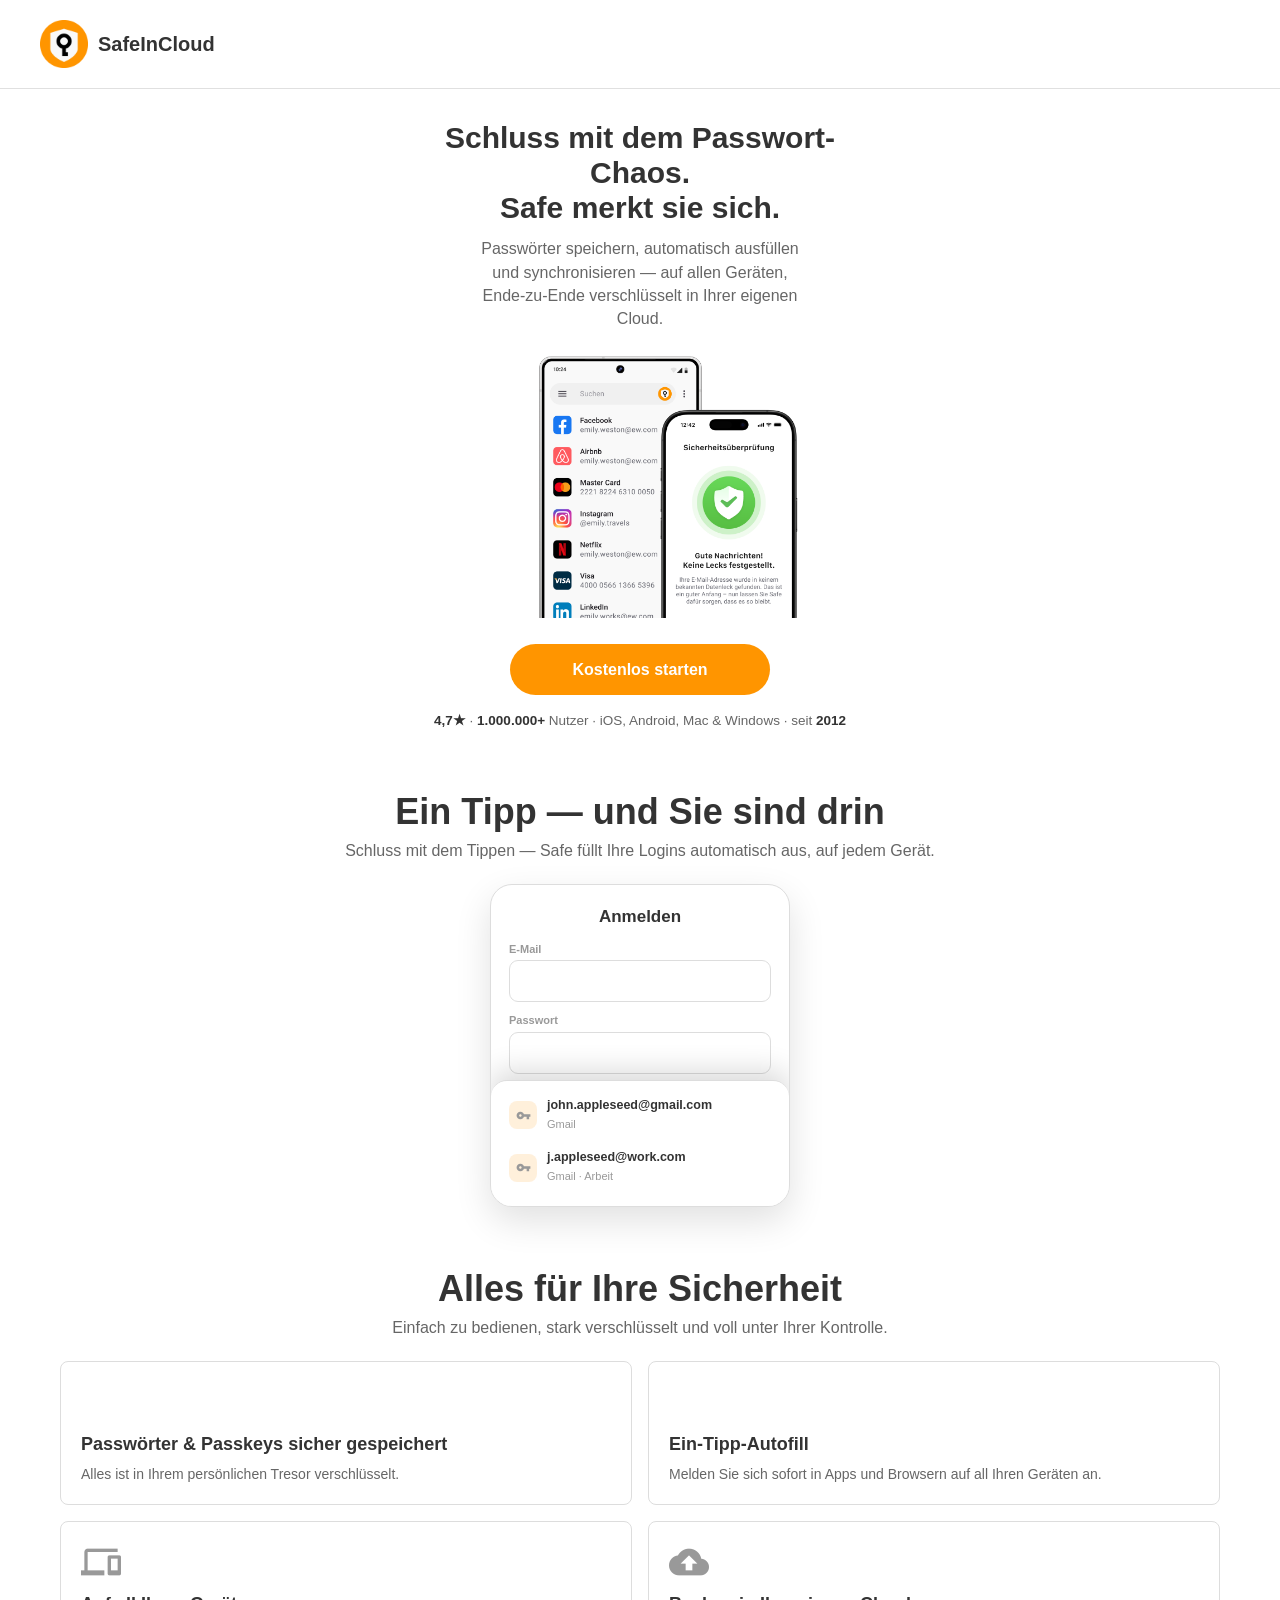
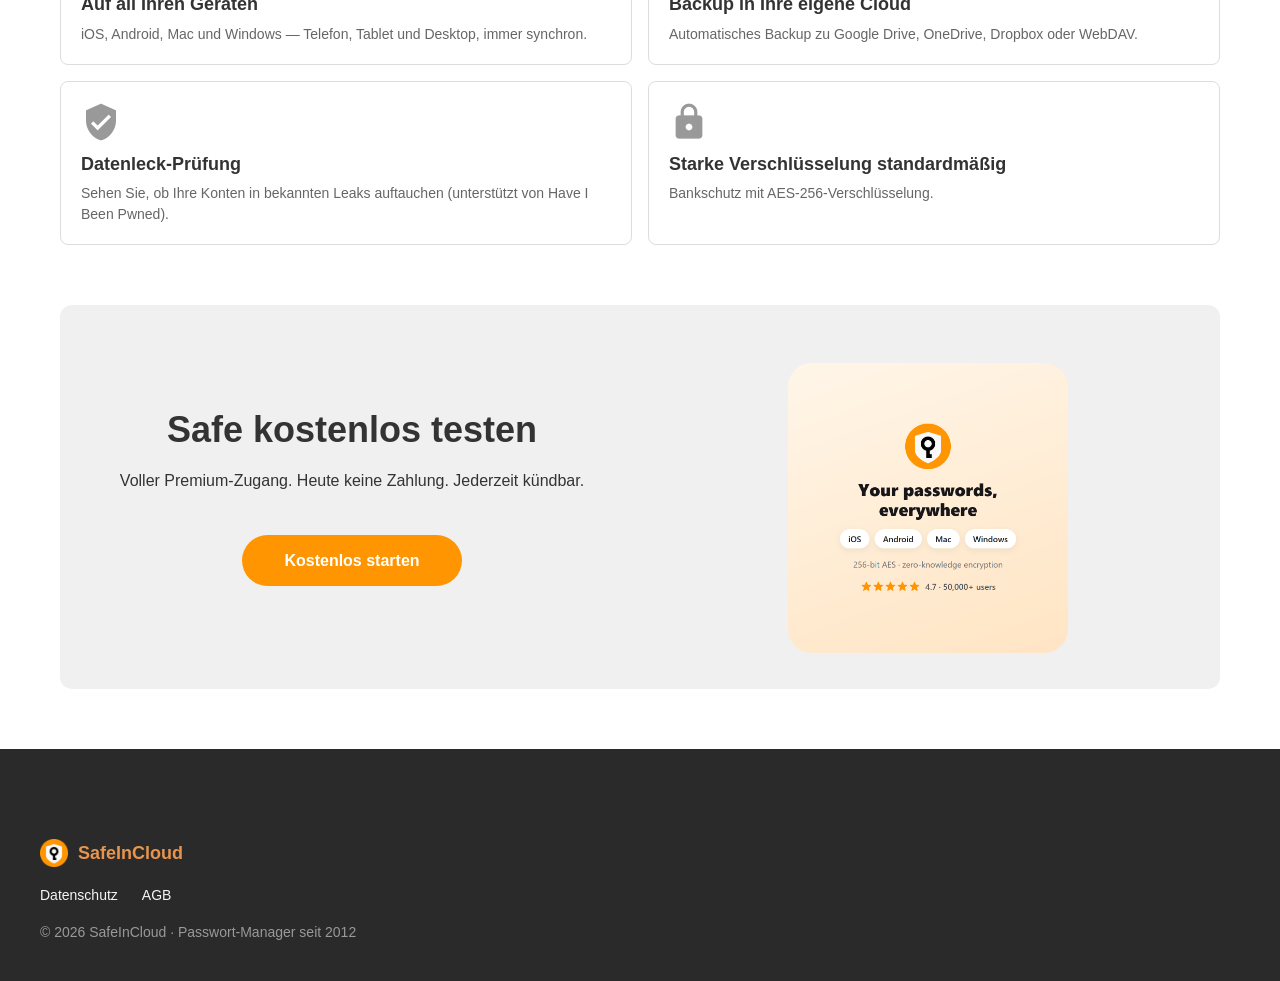
==== de/index.html @ 66b1d3f6 "Screens 1-3: hero 1M users; distribute screen 2/3 elements top-center-bottom Co-Authored-By: Claude " ====
<!doctype html>
<html lang="de" data-theme="light">
<head>
<meta charset="utf-8">
<meta name="viewport" content="width=device-width, initial-scale=1">
<title>SafeInCloud — Passwort-Manager</title>
<meta name="description" content="Passwörter sicher speichern, ausfüllen und auf allen Geräten synchronisieren. Safe 14 Tage kostenlos testen.">
<link rel="icon" href="../assets/brand/favicon-32x32.png">
<link rel="stylesheet" href="https://fonts.googleapis.com/icon?family=Material+Icons">
<link rel="stylesheet" href="../assets/main.css">
<link rel="stylesheet" href="../assets/paywall.css">
<link rel="stylesheet" href="../assets/landing.css">
<script src="../assets/config.js"></script>
</head>
<body>

<header class="site-header">
  <div class="header-container">
    <a class="logo" href="#"><img src="../assets/brand/logo.png" alt="SafeInCloud">SafeInCloud</a>
  </div>
</header>

<main>

  <!-- 1. HERO — statisches Produktbild + CTA -->
  <section class="hero-funnel">
    <h1>Schluss mit dem Passwort-Chaos.<br>Safe merkt sie sich.</h1>
    <p class="hf-sub">Passwörter speichern, automatisch ausfüllen und synchronisieren — auf allen Geräten, Ende-zu-Ende verschlüsselt in Ihrer eigenen Cloud.</p>
    <div class="hero-shot"><img src="../assets/brand/hero-de.png" alt="SafeInCloud App"></div>
    <a class="button hf-cta" href="#" onclick="safeOpenTestimonial();return false">Kostenlos starten</a>
    <p class="hf-trust"><b>4,7★</b> · <b>1.000.000+</b> Nutzer · iOS, Android, Mac &amp; Windows · seit <b>2012</b></p>
  </section>

  <!-- 2. ANIMATION — Autofill-Demo -->
  <section class="demo-sec">
    <h2 class="section-head">Ein Tipp — und Sie sind drin</h2>
    <p class="section-sub">Schluss mit dem Tippen — Safe füllt Ihre Logins automatisch aus, auf jedem Gerät.</p>
    <div class="feature-image">
      <div class="demo-card" id="demo-card">
        <div class="dp-screen">
          <div class="dp-title">Anmelden</div>
          <div class="dp-field"><span class="dp-lab">E-Mail</span><div class="dp-input"><span class="v">john.appleseed@gmail.com</span></div></div>
          <div class="dp-field"><span class="dp-lab">Passwort</span><div class="dp-input"><span class="v">••••••••••••</span></div></div>
          <button class="dp-btn" id="demo-btn" data-login="Anmelden" data-done="✓ Angemeldet">Anmelden</button>
        </div>
        <div class="dp-sheet">
          <div class="dp-cred sel"><span class="ci"><span class="material-icons">vpn_key</span></span><div><b>john.appleseed@gmail.com</b><span>Gmail</span></div></div>
          <div class="dp-cred"><span class="ci"><span class="material-icons">vpn_key</span></span><div><b>j.appleseed@work.com</b><span>Gmail · Arbeit</span></div></div>
        </div>
        <div class="dp-kb"><span class="dp-key"><span class="material-icons">vpn_key</span> Safe</span></div>
      </div>
    </div>
  </section>

  <!-- 3. FEATURES -->
  <section class="feat-sec">
    <h2 class="section-head">Alles für Ihre Sicherheit</h2>
    <p class="section-sub">Einfach zu bedienen, stark verschlüsselt und voll unter Ihrer Kontrolle.</p>
    <div class="feat-grid-2">
      <div class="feature-card"><span class="material-icons feature-icon">key</span><h3>Passwörter &amp; Passkeys sicher gespeichert</h3><p>Alles ist in Ihrem persönlichen Tresor verschlüsselt.</p></div>
      <div class="feature-card"><span class="material-icons feature-icon">auto_fix_high</span><h3>Ein-Tipp-Autofill</h3><p>Melden Sie sich sofort in Apps und Browsern auf all Ihren Geräten an.</p></div>
      <div class="feature-card"><span class="material-icons feature-icon">devices</span><h3>Auf all Ihren Geräten</h3><p>iOS, Android, Mac und Windows — Telefon, Tablet und Desktop, immer synchron.</p></div>
      <div class="feature-card"><span class="material-icons feature-icon">cloud_upload</span><h3>Backup in Ihre eigene Cloud</h3><p>Automatisches Backup zu Google Drive, OneDrive, Dropbox oder WebDAV.</p></div>
      <div class="feature-card"><span class="material-icons feature-icon">verified_user</span><h3>Datenleck-Prüfung</h3><p>Sehen Sie, ob Ihre Konten in bekannten Leaks auftauchen (unterstützt von Have I Been Pwned).</p></div>
      <div class="feature-card"><span class="material-icons feature-icon">lock</span><h3>Starke Verschlüsselung standardmäßig</h3><p>Bankschutz mit AES-256-Verschlüsselung.</p></div>
    </div>
  </section>

  <!-- 4. TRY SAFE — finaler CTA -->
  <section class="final-cta-block">
    <div class="cta-content">
      <h2>Safe kostenlos testen</h2>
      <p>Voller Premium-Zugang. Heute keine Zahlung. Jederzeit kündbar.</p>
      <a class="button" href="#" onclick="safeOpenTestimonial();return false">Kostenlos starten</a>
    </div>
    <div class="cta-image"><img src="../assets/brand/close-graphic.png" alt="Ihre Passwörter auf allen Geräten"></div>
  </section>

</main>

<footer class="site-footer">
  <div class="footer-container">
    <div class="footer-bottom">
      <div class="footer-bottom-left">
        <div class="footer-brand"><a href="#"><img src="../assets/brand/logo.png" alt="">SafeInCloud</a></div>
        <div class="footer-legal"><a href="#">Datenschutz</a><a href="#">AGB</a></div>
        <div class="footer-copyright">© 2026 SafeInCloud · Passwort-Manager seit 2012</div>
      </div>
    </div>
  </div>
</footer>

<!-- ===== SCREEN 2: BEWERTUNGEN (zwischen Landing und Paywall) ===== -->
<div class="tm" id="testimonial"><div class="tm-in">
  <button class="x-dark" onclick="safeCloseTestimonial()">×</button>
  <div class="tm-head">
    <div class="tm-eyebrow">Von Nutzern geliebt</div>
    <div class="rev-agg">
      <img class="rev-stars" src="../assets/brand/five_stars.png" alt="5 Sterne">
      <div class="rev-agg-line"><b>1.000.000+</b> Menschen vertrauen Safe ihre Passwörter an</div>
    </div>
  </div>
  <div class="rev-list">
    <div class="rev big">
      <img class="rev-s" src="../assets/brand/five_stars.png" alt="★★★★★">
      <p>"Endlich ein Passwort-Manager, der einfach funktioniert. Alles bleibt zwischen Handy und Laptop synchron, das Ausfüllen geht sofort — und ich benutze nicht mehr überall dasselbe Passwort. Ich möchte es nicht mehr missen."</p>
      <span class="rev-name">— Ulf K.</span>
    </div>
  </div>
  <a class="button tm-cta" href="#" onclick="safeToPaywall();return false">Weiter</a>
</div></div>

<!-- ===== SCREEN 3: PAYWALL (schlanke Testphasen-Paywall) ===== -->
<div class="pw" id="paywall"><div class="pw-in">
  <button class="x" onclick="safeClosePaywall()">×</button>
  <h2>14 Tage kostenlos testen</h2>
  <div class="pw-body">
    <div class="tl">
      <div class="row on"><div class="line"></div><div class="dot">✓</div><div class="k">Heute</div><div class="v">Voller Premium-Zugang. Keine Zahlung jetzt.</div></div>
      <div class="row"><div class="line"></div><div class="dot">🔔</div><div class="k">Tag 12</div><div class="v">Wir erinnern Sie vor Ablauf der Testphase.</div></div>
      <div class="row"><div class="dot">★</div><div class="k">Tag 14</div><div class="v">Ihr Premium-Abo beginnt.</div></div>
    </div>
    <div class="pw-price">Dann <b>79,99 $</b>/Jahr (~6,67 $/Mon.). Jederzeit kündbar.</div>
  </div>
  <div class="start">
    <a class="button" href="#" onclick="safeStartTrial();return false">Kostenlose Testphase starten</a>
    <div class="lock">🔒 Keine Zahlung heute · jederzeit kündbar</div>
    <div id="pw-demo">Demo: hier geht der Nutzer in den Store — Adjust-Link in <b>assets/config.js</b> eintragen.</div>
  </div>
</div></div>

<script src="../assets/demo.js"></script>
<script src="../assets/app.js"></script>
</body>
</html>
---- assets/main.css ----
:root {
  --bg-alt: #f5f5f5;
  --bg-fade: #fafafa;
  --text-on-dark: #f5f5f5;
  --bg-hover: #f0f0f0;
  --text-primary: #333;
  --text-secondary: #666;
  --text-muted: #999;
  --text-soft: #e8e8e8;
  --accent: #ff9500;
  --accent-hover: #e68600;
  --accent-soft: #e8944c;
  --border: #ddd;
  --border-strong: #bbb;
  --border-medium: #e0e0e0;
  --bg-primary: #fff;
  --bg-card: #fff;
  --bg-footer: #2a2a2a;
  --text-strong: #000;
  --btn-cta-bg: #000;
  --btn-cta-bg-hover: #333;
  --btn-cta-text: #fff;
}

* {
  margin: 0;
  padding: 0;
  box-sizing: border-box;
}

html, body {
  background-color: var(--bg-primary);
}

body {
  font-family: -apple-system, BlinkMacSystemFont, "Segoe UI", Roboto, "Helvetica Neue", Arial, sans-serif;
  line-height: 1.2;
  color: var(--text-primary);
}

img {
  max-width: 100%;
  height: auto;
}

a {
  color: var(--text-strong);
  text-decoration: none;
}

a:hover {
  text-decoration: none;
}

.button {
  display: inline-block;
  padding: 16px 32px;
  background: var(--accent);
  color: white;
  border-radius: 999px;
  text-decoration: none;
  font-weight: 600;
}

.button:hover {
  background: var(--accent-hover);
  text-decoration: none;
}

/* Header */
.site-header {
  padding: 20px;
  background: var(--bg-card);
  border-bottom: 1px solid var(--border-medium);
}

.header-container {
  max-width: 1200px;
  margin: 0 auto;
  display: flex;
  justify-content: space-between;
  align-items: center;
}

.logo {
  display: flex;
  align-items: center;
  gap: 10px;
  font-weight: bold;
  color: var(--text-primary);
  font-size: 20px;
}

.logo img {
  width: 48px;
  height: 48px;
}

.main-nav {
  display: flex;
  gap: 20px;
  align-items: center;
  font-size: 16px;
}

.nav-link {
  font-size: 17px;
  font-weight: 600;
  color: var(--text-strong);
  text-decoration: none;
}

.nav-link:hover {
  color: var(--text-strong);
}

.nav-button_primary {
  padding: 10px 20px;
  background: var(--btn-cta-bg);
  color: var(--btn-cta-text);
  border: 1px solid var(--btn-cta-bg);
  border-radius: 999px;
  font-weight: 600;
}

.nav-button_primary:hover {
  background: var(--btn-cta-bg-hover);
  border-color: var(--btn-cta-bg-hover);
}

.language-selector {
  position: relative;
  display: inline-block;
}

.lang-current {
  display: flex;
  align-items: center;
  gap: 6px;
  padding: 10px 20px;
  background: transparent;
  border: 1px solid var(--text-strong);
  border-radius: 999px;
  cursor: pointer;
  font-size: 16px;
  font-weight: 600;
  color: var(--text-strong);
  transition: all 0.2s;
}

.lang-current:hover {
  background: var(--bg-hover);
}

.lang-current svg {
  transition: transform 0.2s;
}

.language-selector.open .lang-current svg {
  transform: rotate(180deg);
}

.lang-dropdown {
  position: absolute;
  top: 100%;
  right: 0;
  margin-top: 4px;
  background: var(--bg-card);
  border: 1px solid var(--border);
  border-radius: 12px;
  box-shadow: 0 2px 8px rgba(0,0,0,0.1);
  min-width: 132px;
  opacity: 0;
  visibility: hidden;
  transform: translateY(-10px);
  transition: all 0.2s;
  z-index: 1000;
}

.language-selector.open .lang-dropdown {
  opacity: 1;
  visibility: visible;
  transform: translateY(0);
}

.lang-option {
  display: block;
  padding: 10px 16px;
  color: var(--text-primary);
  text-decoration: none;
  transition: background 0.2s;
}

.lang-option:hover {
  background: var(--bg-hover);
  text-decoration: none;
}

.lang-check {
  margin-left: 8px;
  color: var(--text-strong);
}

.lang-option-current {
  font-weight: 600;
}

.features-dropdown {
  position: relative;
  display: inline-block;
}

.dropdown-trigger {
  display: flex;
  align-items: center;
  gap: 4px;
  padding: 0;
  background: transparent;
  border: none;
  cursor: pointer;
  color: var(--text-strong);
  transition: all 0.2s;
  font-family: inherit;
  font-size: 17px;
  font-weight: 600;
}

.dropdown-trigger:hover {
  color: var(--text-strong);
}

.dropdown-trigger svg {
  transition: transform 0.2s;
}

.features-dropdown.open .dropdown-trigger svg {
  transform: rotate(180deg);
}

.dropdown-menu {
  position: absolute;
  top: 100%;
  left: 0;
  margin-top: 4px;
  background: var(--bg-card);
  border: 1px solid var(--border);
  border-radius: 12px;
  box-shadow: 0 2px 8px rgba(0,0,0,0.1);
  min-width: 220px;
  padding: 8px;
  opacity: 0;
  visibility: hidden;
  transform: translateY(-10px);
  transition: all 0.2s;
  z-index: 1000;
  display: grid;
  grid-template-columns: 1fr 1fr;
  gap: 4px;
  width: 500px;
}

.features-dropdown.open .dropdown-menu {
  opacity: 1;
  visibility: visible;
  transform: translateY(0);
}

.dropdown-item {
  display: flex;
  align-items: center;
  gap: 12px;
  padding: 12px 16px;
  color: var(--text-primary);
  text-decoration: none;
  font-weight: 500;
  border-radius: 4px;
}

.dropdown-item .material-icons {
  font-size: 20px;
  color: var(--text-secondary);
}

.dropdown-item:hover {
  background: var(--bg-hover);
  text-decoration: none;
}

/* Footer */
.site-footer {
  padding: 60px 20px 40px;
  background: var(--bg-footer);
  margin-top: 60px;
  color: var(--text-on-dark);
}

.footer-container {
  max-width: 1200px;
  margin: 0 auto;
}

.footer-top {
  display: flex;
  align-items: center;
  justify-content: space-between;
  gap: 40px;
  margin-bottom: 40px;
}

.footer-top-left {
  display: flex;
  flex-direction: column;
  gap: 16px;
}

.footer-brand a {
  display: flex;
  align-items: center;
  gap: 10px;
  color: var(--accent-soft);
  font-weight: 600;
  font-size: 18px;
}

.footer-brand img {
  width: auto;
  height: 28px;
}

.footer-cta-title {
  font-size: 32px;
  font-weight: 700;
  color: #fff;
  margin: 0;
}

.footer-cta-button {
  display: inline-flex;
  align-items: center;
  padding: 14px 28px;
  background: var(--accent);
  color: #fff;
  border-radius: 999px;
  font-weight: 600;
  font-size: 16px;
  transition: background 0.3s;
  flex-shrink: 0;
}

.footer-cta-button:hover {
  background: var(--accent-hover);
}

.footer-bottom {
  display: flex;
  align-items: center;
  justify-content: space-between;
  padding-top: 30px;
}

.footer-bottom-left {
  display: flex;
  flex-direction: column;
  gap: 20px;
}

.footer-legal {
  display: flex;
  gap: 24px;
}

.footer-legal a {
  color: var(--text-on-dark);
  font-size: 14px;
  transition: color 0.3s;
}

.footer-legal a:hover {
  color: var(--accent);
}

.footer-copyright {
  font-size: 14px;
  color: var(--text-muted);
}

.footer-nav {
  display: flex;
  gap: 40px;
}

.footer-nav a {
  color: var(--text-on-dark);
  font-size: 15px;
  transition: color 0.3s;
}

.footer-nav a:hover {
  color: var(--accent);
}

@media (max-width: 900px) {
  .footer-top {
    flex-direction: column;
    align-items: flex-start;
    gap: 24px;
  }
  .footer-cta-title {
    font-size: 26px;
  }
  .footer-bottom {
    flex-direction: column;
    gap: 20px;
    align-items: flex-start;
  }
  .footer-nav {
    gap: 24px;
    flex-wrap: wrap;
  }
}

/* Main content */
main {
  max-width: 1200px;
  margin: 0 auto;
  padding: 0 20px;
}

section {
  margin: 60px 0;
}

h1 {
  font-size: 48px;
  margin-bottom: 20px;
}

h2 {
  font-size: 36px;
  margin-bottom: 20px;
}

h3 {
  font-size: 24px;
  margin-bottom: 15px;
}

p {
  margin-bottom: 15px;
}

/* Hero Block - Full Width */
.hero-block-wrapper {
  background: var(--bg-fade);
  box-shadow: inset 0 0 80px rgba(0, 0, 0, 0.04);
  width: 100vw;
  margin-left: calc(-50vw + 50%);
  margin-top: 0;
  padding: 60px 20px;
}

.hero-block {
  max-width: 1200px;
  margin: 0 auto;
  display: grid;
  grid-template-columns: 1fr 1fr;
  gap: 40px;
  align-items: end;
}

.hero-block-wrapper + .benefits-block,
.hero-block-wrapper + .final-cta-block {
  margin-top: -80px;
}

.hero-content h1 {
  margin-bottom: 20px;
}

.hero-content .button {
  margin-top: 30px;
}

.hero-image img {
  width: 100%;
  aspect-ratio: 1148 / 940;
  margin-bottom: -60px;
  display: block;
}

/* Hero Block Simple (non-home pages) */
.hero-block--simple {
  display: block;
  text-align: center;
}

.hero-block-wrapper--simple {
  padding: 80px 20px;
}

/* Key Features Block */
.features-header {
  text-align: center;
  margin-bottom: 40px;
}

.features-grid {
  display: grid;
  grid-template-columns: repeat(3, 1fr);
  gap: 30px;
}

.feature-card {
  display: block;
  padding: 20px;
  border: 1px solid var(--border);
  border-radius: 8px;
  text-decoration: none;
  color: inherit;
  cursor: pointer;
  transition: border-color 0.2s, box-shadow 0.2s;
}

.feature-card:hover {
  border-color: var(--border-strong);
  box-shadow: 0 2px 8px rgba(0, 0, 0, 0.08);
}

.feature-icon {
  font-size: 48px;
  margin-bottom: 15px;
  display: block;
  color: var(--text-muted);
}

/* Benefits Block */
.benefits-block {
  padding: 30px 0;
}

.benefits-grid {
  display: grid;
  grid-template-columns: 1fr;
  gap: 20px;
  max-width: 900px;
  margin: 0 auto;
}

.benefit-card {
  padding: 20px 0;
  border-bottom: 1px solid var(--border-medium);
}

.benefit-card:last-child {
  border-bottom: none;
}

.benefit-card h3 {
  margin-bottom: 15px;
}

.benefit-image {
  width: 100%;
  margin-bottom: 20px;
  border-radius: 8px;
}

.benefit-icon {
  font-size: 48px;
  color: var(--text-secondary);
  display: block;
  margin-bottom: 20px;
}

.benefit-subtitle {
  color: var(--text-primary);
  font-size: 16px;
  margin-bottom: 15px;
}

.benefit-list {
  list-style: none;
  padding: 0;
  margin-top: 20px;
}

.team-member {
  display: flex;
  align-items: center;
  gap: 15px;
  padding: 15px 0;
}

.team-avatar {
  width: 60px;
  height: 60px;
  border-radius: 50%;
  object-fit: cover;
  border: 2px solid var(--border-medium);
}

.team-info {
  flex: 1;
}

.team-info a,
a.team-info {
  text-decoration: underline;
}

/* Feature Showcase Block */
.feature-showcase-block {
  display: grid;
  grid-template-columns: 1fr 1fr;
  gap: 60px;
  align-items: start;
  padding: 40px 0;
}

.showcase-phone {
  display: flex;
  flex-direction: column;
  align-items: center;
}

.phone-screenshots {
  position: relative;
  display: flex;
  justify-content: center;
  height: 660px;
}

.phone-screenshot {
  width: auto;
  height: 100%;
  max-height: 660px;
  display: none;
  border-radius: 24px;
}

.phone-screenshot.active {
  display: block;
}

.platform-switcher {
  display: flex;
  gap: 16px;
  margin-top: 20px;
}

.platform-tab {
  background: transparent;
  border: none;
  font-size: 16px;
  font-weight: 500;
  color: var(--text-muted);
  cursor: pointer;
  padding: 8px 0;
  transition: color 0.2s;
}

.platform-tab:hover {
  color: var(--text-secondary);
}

.platform-tab.active {
  color: var(--text-strong);
  font-weight: 600;
}

.showcase-benefits {
  display: flex;
  flex-direction: column;
  gap: 48px;
}

.showcase-benefit-item h3 {
  font-size: 20px;
  font-weight: 600;
  margin-bottom: 8px;
}

.showcase-benefit-item p {
  font-size: 16px;
  color: var(--text-secondary);
  line-height: 1.5;
  margin: 0;
}

@media (max-width: 768px) {
  .feature-showcase-block {
    grid-template-columns: 1fr;
    gap: 40px;
  }

  .phone-screenshots {
    max-width: 280px;
  }
}

/* Feature Split */
.feature-split {
  display: grid;
  grid-template-columns: 1fr 1fr;
  gap: 40px;
  align-items: center;
  padding: 60px 40px;
  margin: 0;
}

.feature-split:nth-child(odd) .feature-content {
  order: 2;
}

.feature-split:nth-child(odd) .feature-image {
  order: 1;
}

.feature-list-container {
  margin-top: 120px;
}

.feature-list-block {
  border: 1px solid var(--border);
  border-radius: 12px;
  overflow: hidden;
}

.feature-list-item {
  display: flex;
  justify-content: space-between;
  align-items: center;
  padding: 20px 30px;
  border-bottom: 1px solid var(--border-medium);
  gap: 40px;
  text-decoration: none;
  color: inherit;
  cursor: pointer;
  transition: background-color 0.2s;
}

.feature-list-item:hover {
  background-color: var(--bg-alt) !important;
}

.feature-list-item:last-child {
  border-bottom: none;
}

.feature-list-item:nth-child(odd) {
  background: var(--bg-primary);
}

.feature-list-item:nth-child(even) {
  background: var(--bg-alt);
}

.feature-list-content {
  display: flex;
  align-items: center;
  gap: 30px;
}

.feature-list-icon {
  font-size: 36px;
  color: var(--text-muted);
}

.feature-list-text h4 {
  font-size: 18px;
  font-weight: 600;
  color: var(--text-primary);
  margin-bottom: 4px;
}

.feature-list-text h4 a {
  color: var(--text-primary);
  text-decoration: none;
}

.feature-list-text p {
  font-size: 14px;
  color: var(--text-secondary);
  margin: 0;
}

.feature-list-check {
  font-size: 32px;
  color: var(--accent);
  padding: 20px 30px;
  margin: -20px -30px -20px 0;
  border-left: 1px solid var(--border);
  align-self: stretch;
  display: flex;
  align-items: center;
}

/* CTA Blocks */
.mid-cta-block-wrapper {
  background: var(--bg-fade);
  box-shadow: inset 0 0 80px rgba(0, 0, 0, 0.04);
  width: 100vw;
  margin-left: calc(-50vw + 50%);
  padding: 60px 20px;
  margin-top: 60px;
  margin-bottom: 60px;
}

.mid-cta-block {
  max-width: 1200px;
  margin: 0 auto;
  display: grid;
  grid-template-columns: 1fr 1fr;
  gap: 40px;
  align-items: center;
}

.mid-cta-block .cta-image {
  order: -1;
}

.mid-cta-block .cta-content {
  text-align: center;
}

.final-cta-block {
  display: grid;
  grid-template-columns: 1fr 1fr;
  gap: 40px;
  align-items: center;
  padding: 60px 40px;
  background: var(--bg-hover);
  margin: 60px 0;
  border-radius: 12px;
}

.mid-cta-block .button,
.final-cta-block .button {
  margin-top: 30px;
}

/* Testimonials */
.testimonials-header {
  text-align: center;
  margin-bottom: 40px;
}

.testimonials-grid {
  display: grid;
  grid-template-columns: repeat(3, 1fr);
  gap: 30px;
}

.testimonial-card {
  padding: 20px;
  border: 1px solid var(--border);
  border-radius: 8px;
}

.testimonial-stars {
  height: 20px;
  width: auto;
  margin-bottom: 15px;
  display: block;
}

.quote {
  margin-bottom: 20px;
}

.author {
  display: flex;
  align-items: center;
  gap: 10px;
}

.avatar {
  font-size: 40px;
  color: var(--text-muted);
}

/* FAQ */
.faq-header {
  text-align: center;
  margin-bottom: 40px;
}

.faq-list {
  max-width: 800px;
  margin: 0 auto;
}

.faq-item {
  margin-bottom: 15px;
  border: 1px solid var(--border);
  border-radius: 4px;
  transition: background-color 0.2s;
}

.faq-item:hover {
  background-color: var(--bg-alt);
}

.faq-item summary {
  cursor: pointer;
  font-weight: bold;
  padding: 15px;
}

.faq-item p {
  margin-top: 0;
  padding: 0 15px 15px;
}

.faq-link {
  margin-left: 8px;
  color: var(--primary-color);
  text-decoration: none;
}

.faq-link:hover {
  color: var(--primary-dark);
}

.more-link {
  display: inline-block;
  margin-top: 30px;
  padding: 10px 20px;
  border: 1px solid var(--text-strong);
  border-radius: 999px;
  background: transparent;
  color: var(--text-strong);
  text-decoration: none;
  font-size: 16px;
  font-weight: 600;
  transition: all 0.2s;
}

.more-link:hover {
  background: var(--bg-hover);
  text-decoration: none;
}

.faq-block {
  text-align: center;
}

.faq-block .faq-list {
  text-align: left;
}

/* Tabbed Downloads Block */
.tabbed-downloads-block {
  padding: 60px 0;
}

.hero-block-wrapper--simple + .tabbed-downloads-block {
  padding-top: 20px;
}

.tabs-navigation {
  display: flex;
  justify-content: center;
  gap: 10px;
  margin-bottom: 40px;
  padding-bottom: 0;
}

.tab-button {
  padding: 15px 30px;
  background: transparent;
  border: none;
  cursor: pointer;
  font-size: 24px;
  font-weight: 600;
  color: var(--text-secondary);
  transition: all 0.3s;
}

.tab-button:hover {
  color: var(--text-strong);
  background: var(--bg-hover);
}

.tab-button.active {
  color: var(--text-strong);
}

.tabs-content {
  margin-top: 40px;
}

.tab-panel {
  display: none;
}

.tab-panel.active {
  display: block;
  animation: fadeIn 0.3s;
}

@keyframes fadeIn {
  from {
    opacity: 0;
    transform: translateY(10px);
  }
  to {
    opacity: 1;
    transform: translateY(0);
  }
}

.downloads-grid {
  display: grid;
  grid-template-columns: repeat(auto-fit, minmax(300px, 1fr));
  gap: 30px;
  max-width: 900px;
  margin: 0 auto;
}

.download-card {
  padding: 30px;
  border: 1px solid var(--border);
  border-radius: 8px;
  text-align: center;
  background: var(--bg-card);
  transition: border-color 0.2s, box-shadow 0.2s;
}

.download-card:hover {
  border-color: var(--border-strong);
  box-shadow: 0 2px 8px rgba(0, 0, 0, 0.08);
}

.download-card h3 {
  font-size: 24px;
  margin-bottom: 15px;
  color: var(--text-primary);
}

.download-card h3 a {
  color: var(--text-primary);
  text-decoration: none;
}

.download-card .requirements {
  font-size: 14px;
  color: var(--text-secondary);
  margin-top: 16px;
}

.download-button {
  display: inline-block;
  padding: 12px 30px;
  background: var(--accent);
  color: white;
  border: none;
  border-radius: 999px;
  text-decoration: none;
  font-weight: 600;
}

.download-badge-link {
  display: inline-block;
}

.download-badge {
  height: 60px;
  width: auto;
  display: block;
  margin: 0 auto;
}

/* Platform Links Block */
.platform-links-block {
  padding: 60px 0;
  text-align: center;
}

.hero-block-wrapper--simple + .platform-links-block {
  padding-top: 18px;
}

.platform-links-block h2 {
  margin-bottom: 40px;
}

.platform-links-grid {
  display: grid;
  grid-template-columns: repeat(auto-fit, minmax(300px, 1fr));
  gap: 24px;
  max-width: 1100px;
  margin: 0 auto;
}

.platform-link-card {
  display: block;
  padding: 40px 28px;
  border: 1px solid var(--border);
  border-radius: 12px;
  text-decoration: none;
  text-align: left;
  color: var(--text-primary);
  background: var(--bg-card);
  box-shadow: 0 2px 8px rgba(0, 0, 0, 0.06);
  transition: border-color 0.2s, box-shadow 0.2s;
}

.platform-link-card:hover {
  border-color: var(--border-strong);
  box-shadow: 0 2px 8px rgba(0, 0, 0, 0.08);
}

.platform-link-title {
  font-size: 1.2rem;
  font-weight: 600;
  color: var(--text-primary);
  margin: 0 0 0.5rem 0;
  display: flex;
  align-items: center;
  gap: 0.5rem;
  flex-wrap: wrap;
  overflow-wrap: break-word;
  min-width: 0;
}

.platform-icon {
  font-size: 1.5rem;
  color: var(--text-muted);
  flex-shrink: 0;
}

.platform-link-description {
  color: var(--text-secondary);
  margin: 0;
  line-height: 1.5;
  font-size: 0.95rem;
}

/* Contact Support Block */
.contact-support-block {
  padding: 40px 0;
  text-align: center;
}

.contact-support-button {
  display: inline-block;
  padding: 14px 28px;
  background: transparent;
  color: var(--text-strong);
  border: 1px solid var(--text-strong);
  border-radius: 999px;
  text-decoration: none;
  font-size: 16px;
  font-weight: 600;
  transition: all 0.2s;
}

.contact-support-button:hover {
  background: var(--bg-hover);
}

/* Responsive */
@media (max-width: 768px) {
  .hero-block,
  .feature-split,
  .mid-cta-block,
  .final-cta-block {
    grid-template-columns: 1fr;
  }

  .mid-cta-block-wrapper {
    padding: 40px 20px;
  }

  .features-grid,
  .testimonials-grid {
    grid-template-columns: 1fr;
  }

  h1 {
    font-size: 32px;
  }

  h2 {
    font-size: 28px;
  }

  .header-container {
    flex-direction: column;
    gap: 20px;
  }

  .main-nav {
    flex-wrap: wrap;
    justify-content: center;
    gap: 15px;
  }

  .main-nav .language-selector,
  .main-nav .nav-button_primary {
    order: 1;
  }

  .tabs-navigation {
    flex-direction: column;
    gap: 5px;
  }

  .tab-button {
    padding: 12px 20px;
    border-bottom: none;
    border-left: 3px solid transparent;
  }

  .tab-button.active {
    border-bottom: none;
    border-left-color: var(--text-strong);
    background: var(--bg-hover);
  }

  .downloads-grid {
    grid-template-columns: 1fr;
  }

  .platform-links-grid {
    grid-template-columns: 1fr;
    max-width: 100%;
  }
  .platform-link-card {
    padding: 28px 24px;
  }

  .dropdown-menu {
    grid-template-columns: 1fr;
    width: 280px;
    max-width: calc(100vw - 40px);
  }

  /* Feature list rows — tighten padding/gaps so they don't overflow */
  .feature-list-item {
    padding: 16px;
    gap: 12px;
  }
  .feature-list-content {
    gap: 16px;
    min-width: 0;
    flex: 1;
  }
  .feature-list-icon {
    font-size: 28px;
    flex-shrink: 0;
  }
  .feature-list-text {
    min-width: 0;
  }
  .feature-list-text h4 {
    font-size: 16px;
    overflow-wrap: break-word;
  }
  .feature-list-check {
    font-size: 24px;
    padding: 16px;
    margin: -16px -16px -16px 0;
    flex-shrink: 0;
  }
}

/* Safety net: prevent unintended horizontal overflow on any viewport */
html, body {
  overflow-x: clip;
}

/* ─── Dark theme ─────────────────────────────────────────────── */
/* Auto via prefers-color-scheme; user override via [data-theme] */
@media (prefers-color-scheme: dark) {
  :root:not([data-theme="light"]) {
    --bg-primary: #191919;
    --bg-card: #1f1f1f;
    --bg-fade: #161616;
    --bg-alt: #262626;
    --bg-footer: #0a0a0a;
    --bg-hover: #2e2e2e;
    --text-primary: #e8e8e8;
    --text-secondary: #b8b8b8;
    --text-muted: #888;
    --text-strong: #f0f0f0;
    --text-on-dark: #e8e8e8;
    --text-soft: #c4c4c4;
    --border: #383838;
    --border-strong: #4a4a4a;
    --border-medium: #333;
    --btn-cta-bg: var(--accent);
    --btn-cta-bg-hover: #ffaa33;
    --btn-cta-text: #fff;
  }
}
[data-theme="dark"] {
  --bg-primary: #191919;
  --bg-card: #1f1f1f;
  --bg-fade: #161616;
  --bg-alt: #262626;
  --bg-footer: #0a0a0a;
  --bg-hover: #2e2e2e;
  --text-primary: #e8e8e8;
  --text-secondary: #b8b8b8;
  --text-muted: #888;
  --text-strong: #f0f0f0;
  --text-on-dark: #e8e8e8;
  --text-soft: #c4c4c4;
  --border: #383838;
  --border-strong: #4a4a4a;
  --border-medium: #333;
  --btn-cta-bg: var(--accent);
  --btn-cta-bg-hover: #ffaa33;
  --btn-cta-text: #fff;
}

/* ===== Figma "may 2026" tweaks — color-only, no layout changes ===== */

/* #5 + #6: light theme feature-list striping/hover (was --bg-alt #f5f5f5) */
.feature-list-item:nth-child(even) {
  background: #f9f9f9;
}
.feature-list-item:hover {
  background: #f3f3f3 !important;
}

@media (prefers-color-scheme: dark) {
  /* #1 + #7: stripe inversion is now handled by swapping --bg-primary
     (body) ↔ --bg-fade (hero/mid-cta wrappers) in the dark vars above —
     no new section-level rules, no width/padding/margin changes. */

  /* #2 + #8: visible hover border on feature-cards and KB tiles */
  :root:not([data-theme="light"]) .feature-card:hover,
  :root:not([data-theme="light"]) .platform-link-card:hover {
    border-color: #e8e8e8;
  }

  /* #3 + #4: feature-list striping + hover, dark.
     Odd-row override is needed because --bg-primary is now #191919
     (== designer-spec even-row color), which would collapse the stripe. */
  :root:not([data-theme="light"]) .feature-list-item:nth-child(odd) {
    background: #161616;
  }
  :root:not([data-theme="light"]) .feature-list-item:nth-child(even) {
    background: #191919;
  }
  :root:not([data-theme="light"]) .feature-list-item:hover {
    background: #222222 !important;
  }
}

/* Mirror for the manual [data-theme="dark"] override */
[data-theme="dark"] .feature-card:hover,
[data-theme="dark"] .platform-link-card:hover {
  border-color: #e8e8e8;
}
[data-theme="dark"] .feature-list-item:nth-child(odd) {
  background: #161616;
}
[data-theme="dark"] .feature-list-item:nth-child(even) {
  background: #191919;
}
[data-theme="dark"] .feature-list-item:hover {
  background: #222222 !important;
}
---- assets/paywall.css ----
/* "Try Safe for Free" paywall overlay — light, matches the white site.
   Uses brand tokens from main.css (--accent #ff9500, text/border vars). */
.pw{position:fixed;inset:0;background:var(--bg-primary);color:var(--text-primary);z-index:200;display:none;overflow-y:auto}
.pw.open{display:block}
.pw-in{max-width:440px;margin:0 auto;min-height:100vh;padding:54px 22px 36px;display:flex;flex-direction:column;justify-content:space-between}
.pw .x{position:absolute;top:14px;right:16px;background:none;border:0;color:var(--text-muted);font-size:28px;line-height:1;cursor:pointer;padding:2px 6px}
.pw h2{font-size:26px;text-align:center;margin:4px 0 26px;color:var(--text-primary)}

/* trial timeline */
.tl{position:relative;margin:0 6px;padding-left:34px}
.tl .row{position:relative;padding:0 0 22px}
.tl .row:last-child{padding-bottom:0}
.tl .dot{position:absolute;left:-34px;top:1px;width:22px;height:22px;border-radius:50%;background:var(--bg-alt);border:2px solid var(--border-medium);display:flex;align-items:center;justify-content:center;font-size:12px}
.tl .row.on .dot{background:var(--accent);border-color:var(--accent);color:#fff}
.tl .line{position:absolute;left:-24px;top:22px;bottom:0;width:2px;background:var(--border-medium)}
.tl .row:last-child .line{display:none}
.tl .k{font-weight:700;font-size:15px;color:var(--text-primary)}
.tl .v{color:var(--text-secondary);font-size:13.5px}

/* price line */
.pw-price{text-align:center;color:var(--text-secondary);font-size:14.5px;margin:22px 0 0}
.pw-price b{color:var(--text-primary)}

/* CTA + reassurance */
.pw .start{padding-top:24px}
.pw .start .button{display:block;width:100%;text-align:center;font-size:17px;padding:16px}
.pw .lock{display:flex;align-items:center;justify-content:center;gap:6px;color:#16a34a;font-size:13px;margin-top:12px}
.pw .legal{text-align:center;color:var(--text-muted);font-size:11px;margin-top:14px}
.pw .legal a{color:var(--text-secondary)}
#pw-demo{display:none;text-align:center;color:#b45309;font-size:13px;margin-top:14px;border:1px dashed var(--border-medium);border-radius:10px;padding:10px}
---- assets/landing.css ----
/* Landing-specific polish: alignment, tighter rhythm, brand feature grid (2 per row). */

/* Short funnel — screen 1: headline + autofill demo + forward CTA (no long scroll) */
.hero-funnel { max-width: 480px; margin: 0 auto 60px; padding: 32px 20px 0; text-align: center; }
.hero-funnel h1 { font-size: 30px; line-height: 1.16; margin: 0 0 12px; }
.hf-sub { color: var(--text-secondary); font-size: 16px; line-height: 1.45; margin: 0 auto 26px; max-width: 38ch; }
.hero-funnel .feature-image { margin-bottom: 26px; }
.hf-cta { min-width: 260px; }
.hf-trust { margin-top: 18px; color: var(--text-secondary); font-size: 13.5px; }
.hf-trust b { color: var(--text-primary); }
@media (max-width: 480px) { .hero-funnel h1 { font-size: 26px; } }

/* hero static product shot + animation section + final-CTA image */
.hero-shot { max-width: 320px; margin: 0 auto 26px; }
.hero-shot img { width: 100%; display: block; }
.demo-sec .feature-image { margin-top: 4px; }
.final-cta-block .cta-image { margin-top: 22px; }
.final-cta-block .cta-image img { max-width: 280px; width: 100%; border-radius: 24px; display: block; margin: 0 auto; }

.button { text-align: center; }
.hero-content .button, .feature-content .button, .cta-content .button { min-width: 220px; }
.final-cta-block .cta-content { display: flex; flex-direction: column; align-items: center; text-align: center; }
.feature-split .feature-content { display: flex; flex-direction: column; }

/* tighter rhythm + hero image flush to the bottom of its block (no floating gap) */
.hero-block-wrapper { padding: 44px 20px 0; margin-bottom: 0; }
.hero-image img { margin-bottom: 0; display: block; }
main section { margin: 0 0 60px; }
.final-cta-block { margin: 0 0 60px; padding: 36px 24px; }
.section-head { text-align: center; margin-bottom: 8px; text-wrap: balance; }
.section-sub { text-align: center; color: var(--text-secondary); margin-bottom: 24px; text-wrap: balance; }

/* feature grid — brand .feature-card style, but 2 per row (incl. mobile) */
.feat-grid-2 { display: grid; grid-template-columns: 1fr 1fr; gap: 16px; }
.feat-grid-2 .feature-card { cursor: default; }
.feat-grid-2 .feature-icon { font-size: 40px; margin-bottom: 12px; }
.feat-grid-2 h3 { font-size: 18px; margin-bottom: 8px; }
.feat-grid-2 p { font-size: 14px; color: var(--text-secondary); line-height: 1.45; margin: 0; }

@media (max-width: 768px) {
  .hero-content, .feature-content, .cta-content { text-align: center; }
  .hero-content .button, .feature-content .button, .cta-content .button { display: block; width: 100%; min-width: 0; }
  .hero-content p { margin-left: auto; margin-right: auto; max-width: 38ch; }
  .feature-content, .cta-content { align-items: center; }
  .feat-grid-2 { gap: 11px; }
  .feat-grid-2 .feature-card { padding: 15px 13px; }
  .feat-grid-2 .feature-icon { font-size: 32px; margin-bottom: 8px; }
  .feat-grid-2 h3 { font-size: 14.5px; }
  .feat-grid-2 p { font-size: 12.5px; }
}

/* Autofill demo — login screen + keyboard Safe key (the real Safe flow). Interface always visible. */
.demo-card { max-width: 300px; margin: 0 auto; background: var(--bg-card); border: 1px solid var(--border); border-radius: 22px; box-shadow: 0 14px 36px rgba(0,0,0,.12); overflow: hidden; position: relative; }
.dp-screen { padding: 22px 18px 0; }
.dp-title { font-size: 17px; font-weight: 700; margin-bottom: 16px; text-align: center; }
.dp-field { margin-bottom: 12px; text-align: left; }
.dp-lab { display: block; font-size: 11px; color: var(--text-muted); margin-bottom: 4px; font-weight: 600; }
.dp-input { border: 1px solid var(--border); border-radius: 9px; padding: 11px 12px; min-height: 42px; background: var(--bg-primary); display: flex; align-items: center; transition: border-color .3s; }
.dp-input .v { font-size: 14px; color: var(--text-primary); opacity: 0; transition: opacity .25s; }
.demo-card.s-fill .dp-input { border-color: rgba(255,149,0,.6); }
.demo-card.s-fill .dp-input .v { opacity: 1; }
.dp-btn { width: 100%; border: 0; border-radius: 999px; padding: 12px; font-weight: 700; font-size: 15px; background: var(--bg-alt); color: var(--text-muted); margin: 6px 0 18px; transition: background .3s, color .3s; cursor: default; }
.demo-card.s-go .dp-btn { background: var(--accent); color: #fff; }
.demo-card.s-done .dp-btn { background: #16a34a; color: #fff; }
.dp-kb { background: var(--bg-alt); border-top: 1px solid var(--border-medium); padding: 12px; display: flex; justify-content: center; }
.dp-key { display: inline-flex; align-items: center; gap: 5px; font-size: 13px; font-weight: 700; color: var(--accent); background: rgba(255,149,0,.14); padding: 7px 16px; border-radius: 999px; transition: box-shadow .2s; }
.dp-key .material-icons { font-size: 16px; }
.demo-card.s-tap .dp-key { animation: demopulse 1s ease; box-shadow: 0 0 0 4px rgba(255,149,0,.18); }
.dp-sheet { position: absolute; left: 0; right: 0; bottom: 0; z-index: 5; background: var(--bg-card); border-top: 1px solid var(--border); border-radius: 16px 16px 0 0; box-shadow: 0 -10px 28px rgba(0,0,0,.14); padding: 8px 8px 12px; transform: translateY(100%); transition: transform .3s; }
.demo-card.s-list .dp-sheet { transform: translateY(0); }
.demo-card.s-list .dp-kb { opacity: 0; }
.dp-cred { display: flex; align-items: center; gap: 10px; padding: 9px 10px; border-radius: 10px; transition: background .2s; }
.dp-cred .ci { width: 28px; height: 28px; border-radius: 8px; background: rgba(255,149,0,.14); display: flex; align-items: center; justify-content: center; color: var(--accent); }
.dp-cred .ci .material-icons { font-size: 15px; }
.dp-cred b { display: block; font-size: 12.5px; color: var(--text-primary); }
.dp-cred span { font-size: 11px; color: var(--text-muted); }
.demo-card.s-pick .dp-cred.sel { background: rgba(255,149,0,.13); }
@keyframes demopulse { 0% { transform: scale(.92); } 50% { transform: scale(1.08); } 100% { transform: scale(1); } }

/* Smooth in-page scroll: hero "See how it works" -> demo animation section */
html { scroll-behavior: smooth; }
#demo { scroll-margin-top: 24px; }

/* Screen 2 — reviews overlay (between landing and paywall) */
.tm { position: fixed; inset: 0; background: var(--bg-primary); z-index: 150; display: none; overflow-y: auto; }
.tm.open { display: block; }
.tm-in { max-width: 460px; margin: 0 auto; min-height: 100vh; padding: 52px 24px 36px; display: flex; flex-direction: column; justify-content: space-between; }
.tm-head { text-align: center; }
.x-dark { position: absolute; top: 14px; right: 18px; background: none; border: 0; color: var(--text-muted); font-size: 28px; line-height: 1; cursor: pointer; }
.tm-eyebrow { color: var(--accent); font-size: 13px; font-weight: 700; letter-spacing: 1.5px; text-transform: uppercase; margin-bottom: 10px; text-align: center; }
.rev-agg { text-align: center; margin-bottom: 16px; }
.rev-stars { height: 19px; margin-bottom: 6px; }
.rev-agg-line { color: var(--text-secondary); font-size: 14px; }
.rev-agg-line b { color: var(--text-primary); }
.rev-badges { display: flex; gap: 10px; justify-content: center; margin-top: 10px; }
.rev-badges img { height: 24px; }
.rev-list { display: flex; flex-direction: column; gap: 10px; margin-bottom: 18px; }
.rev { background: var(--bg-card); border: 1px solid var(--border); border-radius: 14px; padding: 11px 14px; box-shadow: 0 2px 10px rgba(0,0,0,.04); }
.rev-top { display: flex; align-items: center; gap: 8px; margin-bottom: 5px; }
.rev-s { height: 12px; }
.rev-name { font-weight: 700; font-size: 13.5px; color: var(--text-primary); }
.rev p { margin: 0; font-size: 13.5px; line-height: 1.45; color: var(--text-secondary); }
/* single big review (screen 2 — onboarding redesign 16.06) */
.rev.big { text-align: center; padding: 24px 22px; }
.rev.big .rev-s { height: 17px; margin-bottom: 14px; }
.rev.big p { font-size: 17px; line-height: 1.55; color: var(--text-primary); margin: 0 0 14px; }
.rev.big .rev-name { display: block; font-size: 14px; font-weight: 600; color: var(--text-secondary); }
.tm-cta { min-width: 240px; align-self: center; }
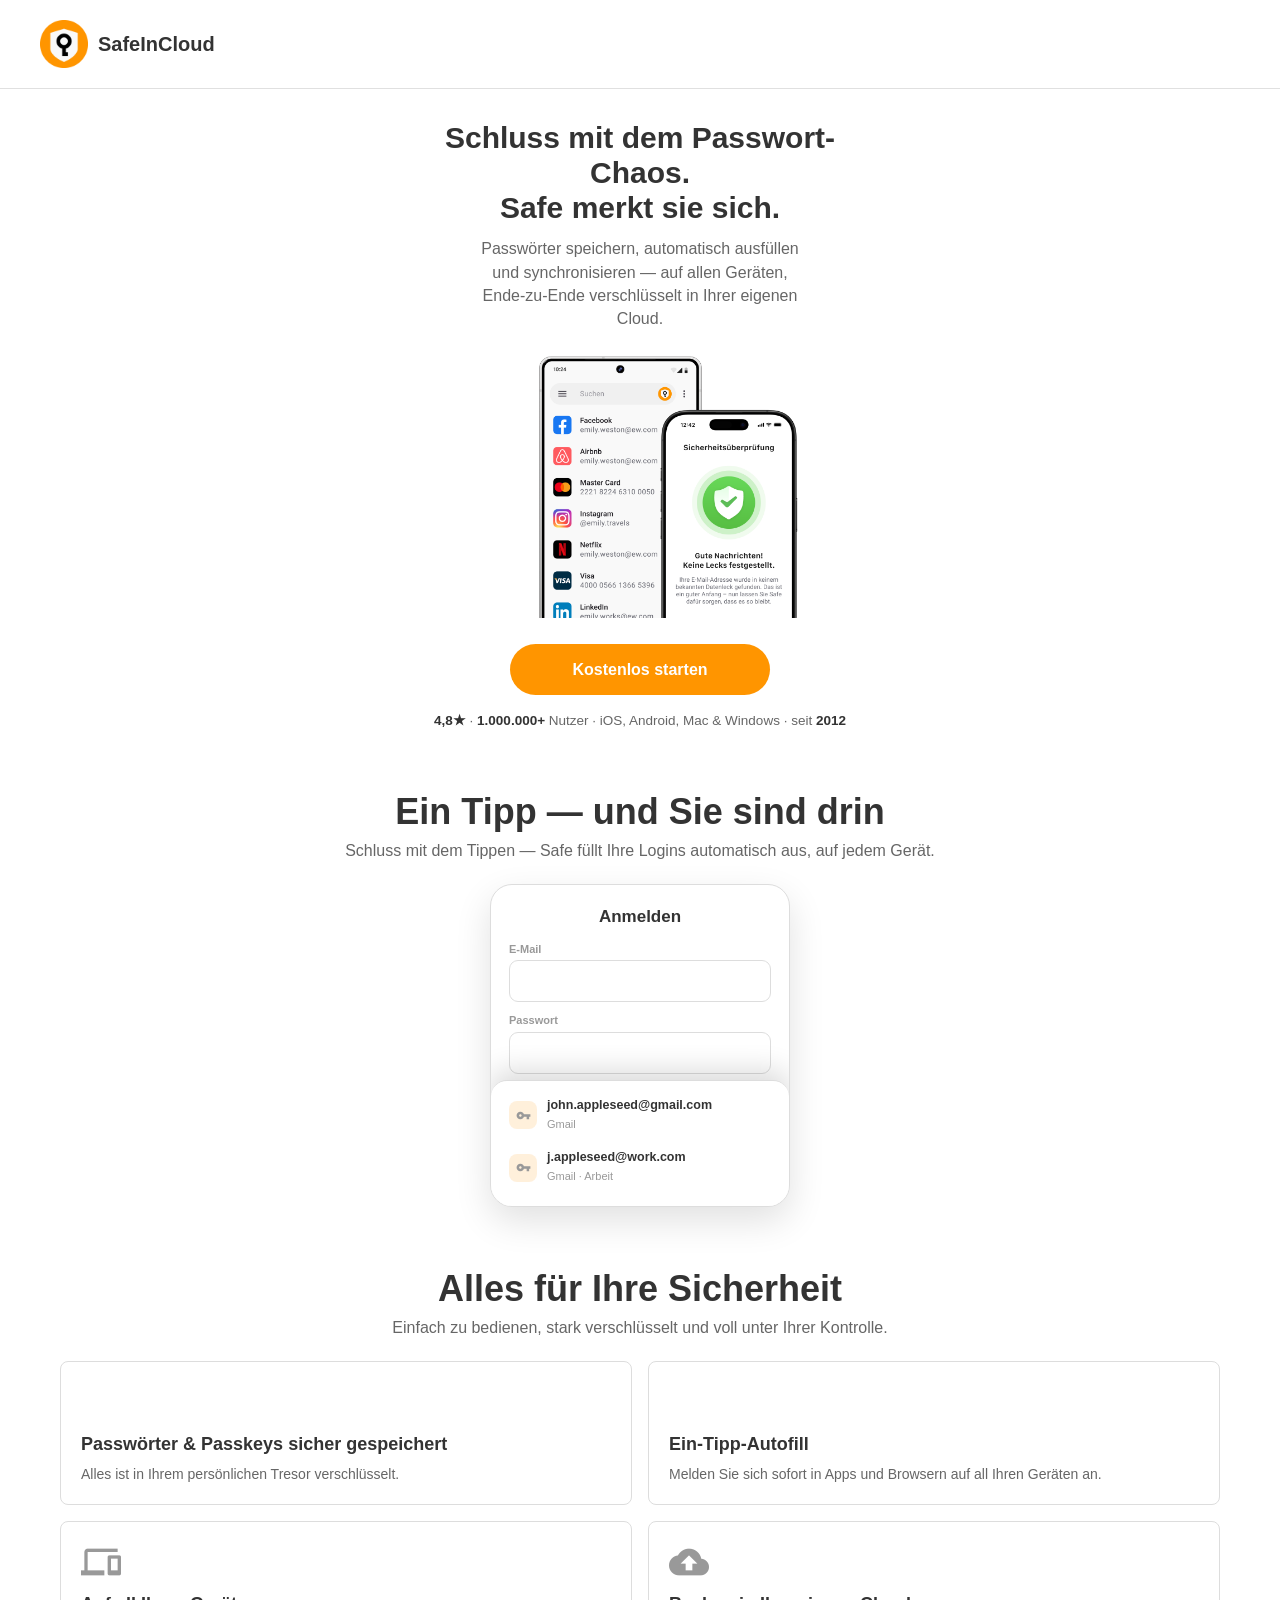
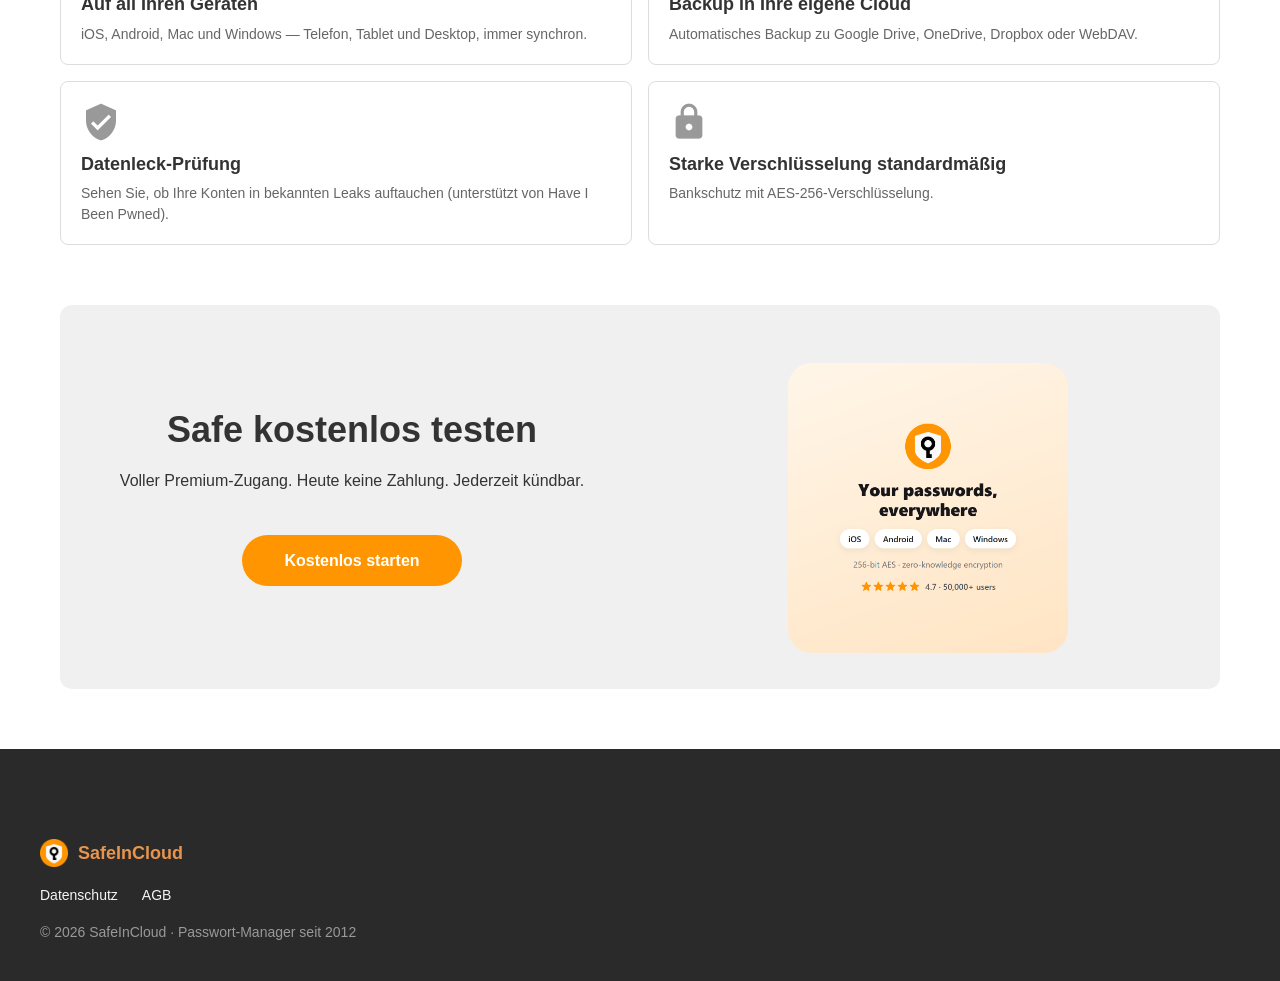
==== commit 089ac6de: "Align rating to 4.8 on hero and proof screen Co-Authored-By: Claude Opus 4.8 <noreply@anthropic.com>" ====
--- a/de/index.html
+++ b/de/index.html
@@ -28,7 +28,7 @@
     <p class="hf-sub">Passwörter speichern, automatisch ausfüllen und synchronisieren — auf allen Geräten, Ende-zu-Ende verschlüsselt in Ihrer eigenen Cloud.</p>
     <div class="hero-shot"><img src="../assets/brand/hero-de.png" alt="SafeInCloud App"></div>
     <a class="button hf-cta" href="#" onclick="safeOpenTestimonial();return false">Kostenlos starten</a>
-    <p class="hf-trust"><b>4,7★</b> · <b>1.000.000+</b> Nutzer · iOS, Android, Mac &amp; Windows · seit <b>2012</b></p>
+    <p class="hf-trust"><b>4,8★</b> · <b>1.000.000+</b> Nutzer · iOS, Android, Mac &amp; Windows · seit <b>2012</b></p>
   </section>
 
   <!-- 2. ANIMATION — Autofill-Demo -->
@@ -97,7 +97,7 @@
     <div class="tm-eyebrow">Von Nutzern geliebt</div>
     <div class="rev-agg">
       <img class="rev-stars" src="../assets/brand/five_stars.png" alt="5 Sterne">
-      <div class="rev-agg-line"><b>1.000.000+</b> Menschen vertrauen Safe ihre Passwörter an</div>
+      <div class="rev-agg-line"><b>4,8★</b> · 1.000.000+ Nutzer</div>
     </div>
   </div>
   <div class="rev-list">
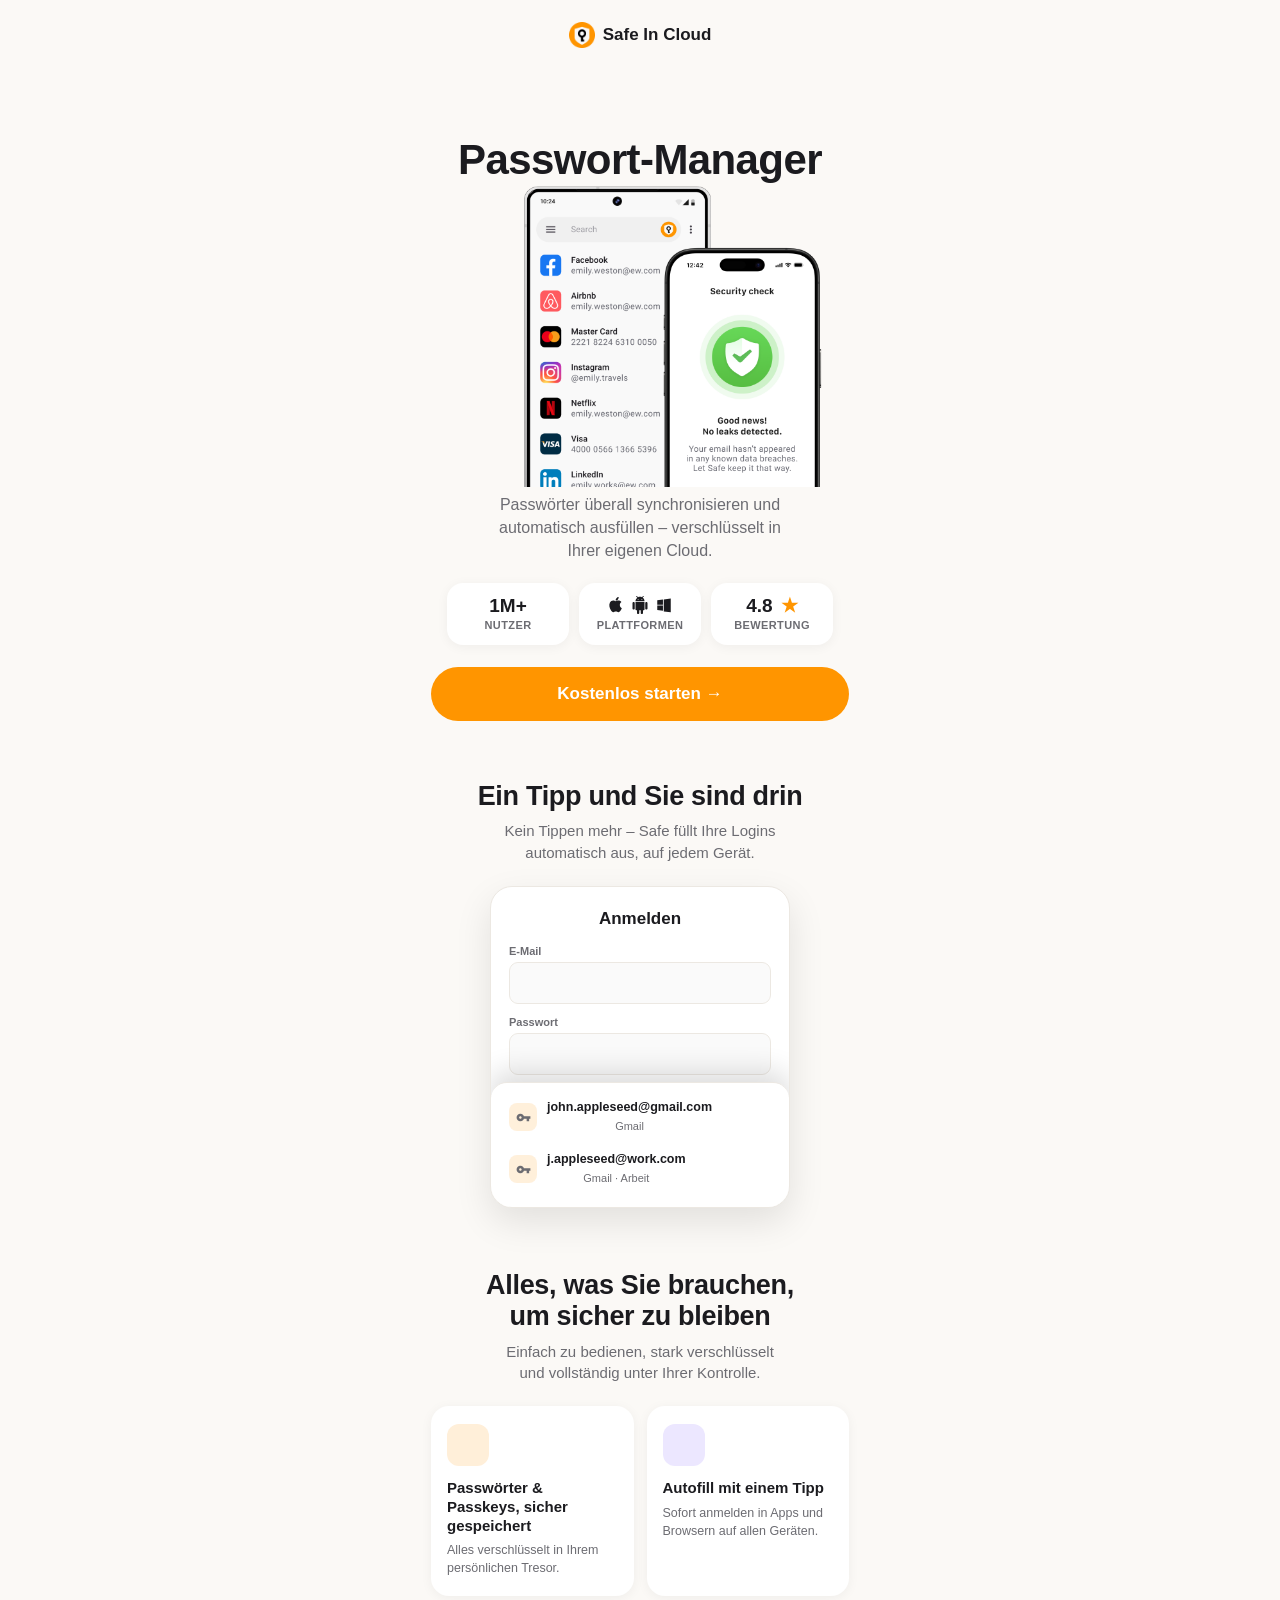
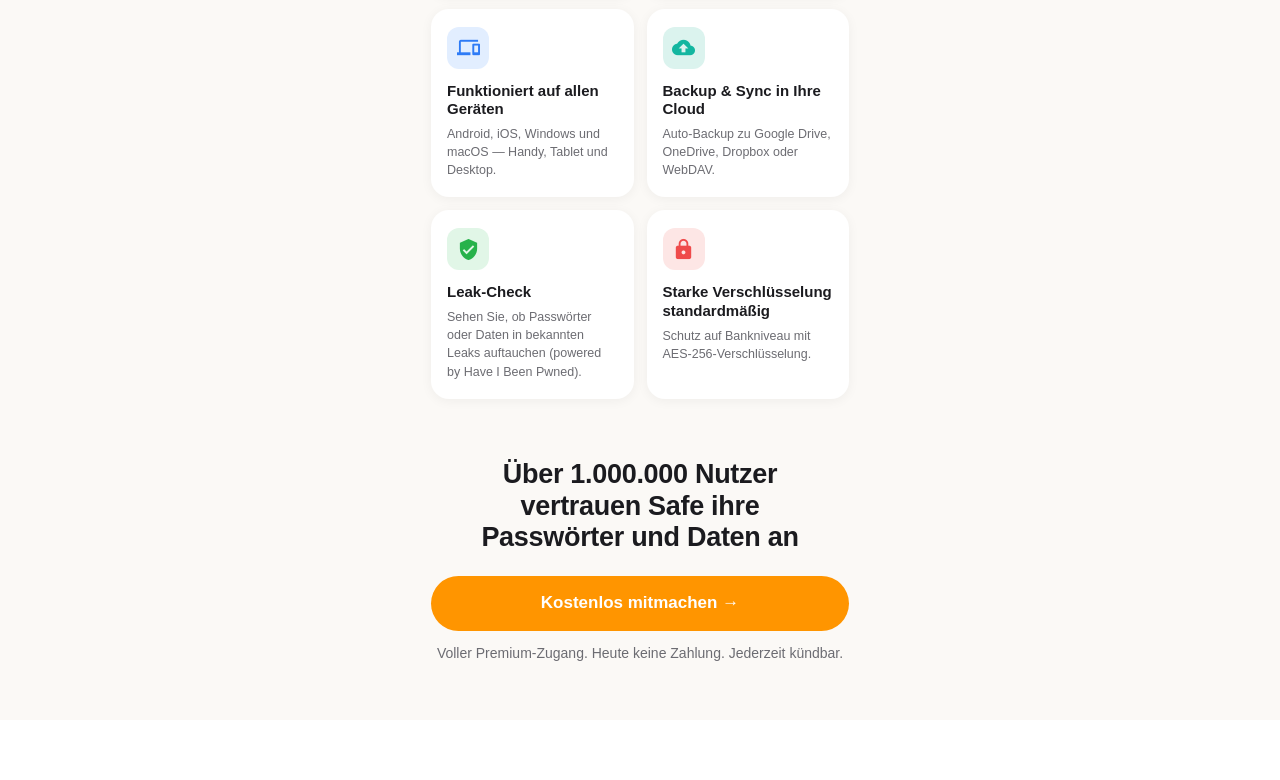
==== commit b78a5e59: "Rebuild landing to Igor's design: hero device mockup + stat pills, colored feature tiles, mid-CTA, 2" ====
--- a/de/index.html
+++ b/de/index.html
@@ -4,7 +4,7 @@
 <meta charset="utf-8">
 <meta name="viewport" content="width=device-width, initial-scale=1">
 <title>SafeInCloud — Passwort-Manager</title>
-<meta name="description" content="Passwörter sicher speichern, ausfüllen und auf allen Geräten synchronisieren. Safe 14 Tage kostenlos testen.">
+<meta name="description" content="Passwörter sicher speichern, automatisch ausfüllen und auf allen Geräten synchronisieren. Safe 14 Tage kostenlos testen.">
 <link rel="icon" href="../assets/brand/favicon-32x32.png">
 <link rel="stylesheet" href="https://fonts.googleapis.com/icon?family=Material+Icons">
 <link rel="stylesheet" href="../assets/main.css">
@@ -14,117 +14,105 @@
 </head>
 <body>
 
-<header class="site-header">
-  <div class="header-container">
-    <a class="logo" href="#"><img src="../assets/brand/logo.png" alt="SafeInCloud">SafeInCloud</a>
-  </div>
-</header>
+<main class="lp">
 
-<main>
+  <div class="lp-logo"><img src="../assets/brand/logo.png" alt="">Safe In Cloud</div>
 
-  <!-- 1. HERO — statisches Produktbild + CTA -->
-  <section class="hero-funnel">
-    <h1>Schluss mit dem Passwort-Chaos.<br>Safe merkt sie sich.</h1>
-    <p class="hf-sub">Passwörter speichern, automatisch ausfüllen und synchronisieren — auf allen Geräten, Ende-zu-Ende verschlüsselt in Ihrer eigenen Cloud.</p>
-    <div class="hero-shot"><img src="../assets/brand/hero-de.png" alt="SafeInCloud App"></div>
-    <a class="button hf-cta" href="#" onclick="safeOpenTestimonial();return false">Kostenlos starten</a>
-    <p class="hf-trust"><b>4,8★</b> · <b>1.000.000+</b> Nutzer · iOS, Android, Mac &amp; Windows · seit <b>2012</b></p>
+  <!-- HERO -->
+  <section class="lp-hero">
+    <h1>Passwort-Manager</h1>
+    <div class="lp-devices"><img src="../assets/brand/hero-devices.png" alt="SafeInCloud — Passwörter und Sicherheitscheck auf dem Handy"></div>
+    <p class="lp-sub">Passwörter überall synchronisieren und automatisch ausfüllen&nbsp;– verschlüsselt in Ihrer eigenen Cloud.</p>
+    <div class="lp-pills">
+      <div class="pill"><b>1M+</b><span class="lbl">Nutzer</span></div>
+      <div class="pill"><span class="plats">
+        <svg viewBox="0 0 24 24"><path d="M17.05 12.04c-.03-2.6 2.12-3.85 2.22-3.91-1.21-1.77-3.09-2.01-3.76-2.04-1.6-.16-3.12.94-3.93.94-.81 0-2.06-.92-3.39-.89-1.74.03-3.35 1.01-4.25 2.57-1.81 3.14-.46 7.79 1.3 10.34.86 1.25 1.89 2.65 3.23 2.6 1.3-.05 1.79-.84 3.36-.84 1.57 0 2.01.84 3.39.81 1.4-.03 2.29-1.27 3.15-2.53.99-1.45 1.4-2.85 1.42-2.93-.03-.01-2.73-1.05-2.76-4.16zM14.53 4.6c.71-.86 1.19-2.06 1.06-3.25-1.02.04-2.26.68-2.99 1.54-.66.76-1.23 1.98-1.08 3.15 1.14.09 2.3-.58 3.01-1.44z"/></svg>
+        <svg viewBox="0 0 24 24"><path d="M6 18c0 .55.45 1 1 1h1v3.5c0 .83.67 1.5 1.5 1.5s1.5-.67 1.5-1.5V19h2v3.5c0 .83.67 1.5 1.5 1.5s1.5-.67 1.5-1.5V19h1c.55 0 1-.45 1-1V8H6v10zM3.5 8C2.67 8 2 8.67 2 9.5v7c0 .83.67 1.5 1.5 1.5S5 17.33 5 16.5v-7C5 8.67 4.33 8 3.5 8zm17 0c-.83 0-1.5.67-1.5 1.5v7c0 .83.67 1.5 1.5 1.5s1.5-.67 1.5-1.5v-7c0-.83-.67-1.5-1.5-1.5zm-4.97-5.84l1.3-1.3c.2-.2.2-.51 0-.71-.2-.2-.51-.2-.71 0l-1.48 1.48C13.85 1.23 12.95 1 12 1c-.96 0-1.86.23-2.66.63L7.85.15c-.2-.2-.51-.2-.71 0-.2.2-.2.51 0 .71l1.31 1.31C6.97 3.26 6 5.01 6 7h12c0-1.99-.97-3.75-2.47-4.84zM10 5H9V4h1v1zm5 0h-1V4h1v1z"/></svg>
+        <svg viewBox="0 0 24 24"><path d="M3 5.7l7.6-1.04v7.14H3V5.7zm8.7-1.18L21 3.2v9.42h-9.3V4.52zM3 12.6h7.6v7.14L3 18.7v-6.1zm8.7 0H21v9.2l-9.3-1.3v-7.9z"/></svg>
+      </span><span class="lbl">Plattformen</span></div>
+      <div class="pill"><b>4.8&nbsp;<span class="st">★</span></b><span class="lbl">Bewertung</span></div>
+    </div>
+    <a class="button lp-cta" href="#" onclick="safeOpenTestimonial();return false">Kostenlos starten →</a>
   </section>
 
-  <!-- 2. ANIMATION — Autofill-Demo -->
-  <section class="demo-sec">
-    <h2 class="section-head">Ein Tipp — und Sie sind drin</h2>
-    <p class="section-sub">Schluss mit dem Tippen — Safe füllt Ihre Logins automatisch aus, auf jedem Gerät.</p>
-    <div class="feature-image">
-      <div class="demo-card" id="demo-card">
-        <div class="dp-screen">
-          <div class="dp-title">Anmelden</div>
-          <div class="dp-field"><span class="dp-lab">E-Mail</span><div class="dp-input"><span class="v">john.appleseed@gmail.com</span></div></div>
-          <div class="dp-field"><span class="dp-lab">Passwort</span><div class="dp-input"><span class="v">••••••••••••</span></div></div>
-          <button class="dp-btn" id="demo-btn" data-login="Anmelden" data-done="✓ Angemeldet">Anmelden</button>
-        </div>
-        <div class="dp-sheet">
-          <div class="dp-cred sel"><span class="ci"><span class="material-icons">vpn_key</span></span><div><b>john.appleseed@gmail.com</b><span>Gmail</span></div></div>
-          <div class="dp-cred"><span class="ci"><span class="material-icons">vpn_key</span></span><div><b>j.appleseed@work.com</b><span>Gmail · Arbeit</span></div></div>
-        </div>
-        <div class="dp-kb"><span class="dp-key"><span class="material-icons">vpn_key</span> Safe</span></div>
+  <!-- EIN TIPP (Autofill-Demo) -->
+  <section class="lp-demo" id="demo">
+    <h2>Ein Tipp und Sie sind drin</h2>
+    <p class="lp-secsub">Kein Tippen mehr&nbsp;– Safe füllt Ihre Logins automatisch aus, auf jedem Gerät.</p>
+    <div class="demo-card" id="demo-card">
+      <div class="dp-screen">
+        <div class="dp-title">Anmelden</div>
+        <div class="dp-field"><span class="dp-lab">E-Mail</span><div class="dp-input"><span class="v">john.appleseed@gmail.com</span></div></div>
+        <div class="dp-field"><span class="dp-lab">Passwort</span><div class="dp-input"><span class="v">••••••••••••</span></div></div>
+        <button class="dp-btn" id="demo-btn" data-login="Anmelden" data-done="✓ Angemeldet">Anmelden</button>
       </div>
+      <div class="dp-sheet">
+        <div class="dp-cred sel"><span class="ci"><span class="material-icons">vpn_key</span></span><div><b>john.appleseed@gmail.com</b><span>Gmail</span></div></div>
+        <div class="dp-cred"><span class="ci"><span class="material-icons">vpn_key</span></span><div><b>j.appleseed@work.com</b><span>Gmail · Arbeit</span></div></div>
+      </div>
+      <div class="dp-kb"><span class="dp-key"><span class="material-icons">vpn_key</span> Safe</span></div>
     </div>
   </section>
 
-  <!-- 3. FEATURES -->
-  <section class="feat-sec">
-    <h2 class="section-head">Alles für Ihre Sicherheit</h2>
-    <p class="section-sub">Einfach zu bedienen, stark verschlüsselt und voll unter Ihrer Kontrolle.</p>
-    <div class="feat-grid-2">
-      <div class="feature-card"><span class="material-icons feature-icon">key</span><h3>Passwörter &amp; Passkeys sicher gespeichert</h3><p>Alles ist in Ihrem persönlichen Tresor verschlüsselt.</p></div>
-      <div class="feature-card"><span class="material-icons feature-icon">auto_fix_high</span><h3>Ein-Tipp-Autofill</h3><p>Melden Sie sich sofort in Apps und Browsern auf all Ihren Geräten an.</p></div>
-      <div class="feature-card"><span class="material-icons feature-icon">devices</span><h3>Auf all Ihren Geräten</h3><p>iOS, Android, Mac und Windows — Telefon, Tablet und Desktop, immer synchron.</p></div>
-      <div class="feature-card"><span class="material-icons feature-icon">cloud_upload</span><h3>Backup in Ihre eigene Cloud</h3><p>Automatisches Backup zu Google Drive, OneDrive, Dropbox oder WebDAV.</p></div>
-      <div class="feature-card"><span class="material-icons feature-icon">verified_user</span><h3>Datenleck-Prüfung</h3><p>Sehen Sie, ob Ihre Konten in bekannten Leaks auftauchen (unterstützt von Have I Been Pwned).</p></div>
-      <div class="feature-card"><span class="material-icons feature-icon">lock</span><h3>Starke Verschlüsselung standardmäßig</h3><p>Bankschutz mit AES-256-Verschlüsselung.</p></div>
+  <!-- FEATURES -->
+  <section class="lp-feats">
+    <h2>Alles, was Sie brauchen,<br>um sicher zu bleiben</h2>
+    <p class="lp-secsub">Einfach zu bedienen, stark verschlüsselt und vollständig unter Ihrer Kontrolle.</p>
+    <div class="feat-grid">
+      <div class="fcard"><span class="fic orange"><span class="material-icons">key</span></span><h3>Passwörter &amp; Passkeys, sicher gespeichert</h3><p>Alles verschlüsselt in Ihrem persönlichen Tresor.</p></div>
+      <div class="fcard"><span class="fic purple"><span class="material-icons">auto_fix_high</span></span><h3>Autofill mit einem Tipp</h3><p>Sofort anmelden in Apps und Browsern auf allen Geräten.</p></div>
+      <div class="fcard"><span class="fic blue"><span class="material-icons">devices</span></span><h3>Funktioniert auf allen Geräten</h3><p>Android, iOS, Windows und macOS — Handy, Tablet und Desktop.</p></div>
+      <div class="fcard"><span class="fic teal"><span class="material-icons">cloud_upload</span></span><h3>Backup &amp; Sync in Ihre Cloud</h3><p>Auto-Backup zu Google Drive, OneDrive, Dropbox oder WebDAV.</p></div>
+      <div class="fcard"><span class="fic green"><span class="material-icons">verified_user</span></span><h3>Leak-Check</h3><p>Sehen Sie, ob Passwörter oder Daten in bekannten Leaks auftauchen (powered by Have I Been Pwned).</p></div>
+      <div class="fcard"><span class="fic red"><span class="material-icons">lock</span></span><h3>Starke Verschlüsselung standardmäßig</h3><p>Schutz auf Bankniveau mit AES-256-Verschlüsselung.</p></div>
     </div>
   </section>
 
-  <!-- 4. TRY SAFE — finaler CTA -->
-  <section class="final-cta-block">
-    <div class="cta-content">
-      <h2>Safe kostenlos testen</h2>
-      <p>Voller Premium-Zugang. Heute keine Zahlung. Jederzeit kündbar.</p>
-      <a class="button" href="#" onclick="safeOpenTestimonial();return false">Kostenlos starten</a>
-    </div>
-    <div class="cta-image"><img src="../assets/brand/close-graphic.png" alt="Ihre Passwörter auf allen Geräten"></div>
+  <!-- MID CTA -->
+  <section class="lp-midcta">
+    <h2>Über 1.000.000 Nutzer vertrauen Safe ihre Passwörter und Daten an</h2>
+    <a class="button" href="#" onclick="safeOpenTestimonial();return false">Kostenlos mitmachen →</a>
+    <p class="lp-fineprint">Voller Premium-Zugang. Heute keine Zahlung. Jederzeit kündbar.</p>
   </section>
 
 </main>
 
-<footer class="site-footer">
-  <div class="footer-container">
-    <div class="footer-bottom">
-      <div class="footer-bottom-left">
-        <div class="footer-brand"><a href="#"><img src="../assets/brand/logo.png" alt="">SafeInCloud</a></div>
-        <div class="footer-legal"><a href="#">Datenschutz</a><a href="#">AGB</a></div>
-        <div class="footer-copyright">© 2026 SafeInCloud · Passwort-Manager seit 2012</div>
-      </div>
-    </div>
-  </div>
-</footer>
-
-<!-- ===== SCREEN 2: BEWERTUNGEN (zwischen Landing und Paywall) ===== -->
+<!-- ===== SCREEN 2: BEWERTUNGEN ===== -->
 <div class="tm" id="testimonial"><div class="tm-in">
   <button class="x-dark" onclick="safeCloseTestimonial()">×</button>
-  <div class="tm-head">
-    <div class="tm-eyebrow">Von Nutzern geliebt</div>
-    <div class="rev-agg">
-      <img class="rev-stars" src="../assets/brand/five_stars.png" alt="5 Sterne">
-      <div class="rev-agg-line"><b>4,8★</b> · 1.000.000+ Nutzer</div>
-    </div>
+  <div class="ov-logo"><img src="../assets/brand/logo.png" alt="">Safe In Cloud</div>
+  <div class="rev-score">
+    <span class="rscore">4.8</span><img class="rev-stars" src="../assets/brand/five_stars.png" alt="★★★★★">
+    <div class="rcount">42.000+ Bewertungen</div>
   </div>
   <div class="rev-list">
-    <div class="rev big">
-      <img class="rev-s" src="../assets/brand/five_stars.png" alt="★★★★★">
-      <p>"Endlich ein Passwort-Manager, der einfach funktioniert. Alles bleibt zwischen Handy und Laptop synchron, das Ausfüllen geht sofort — und ich benutze nicht mehr überall dasselbe Passwort. Ich möchte es nicht mehr missen."</p>
-      <span class="rev-name">— Ulf K.</span>
+    <div class="rev">
+      <div class="rev-top"><span class="rev-av k">K</span><div><div class="rev-name">Ken P.</div><img class="rev-s" src="../assets/brand/five_stars.png" alt="★★★★★"></div></div>
+      <p>"Endlich ein Passwort-Manager, der für mich einfach funktioniert. Alles bleibt synchron zwischen Handy und Laptop, das Ausfüllen geht sofort, und ich benutze nicht mehr überall dasselbe Passwort. Ich möchte es nicht mehr missen."</p>
+    </div>
+    <div class="rev">
+      <div class="rev-top"><span class="rev-av h">H</span><div><div class="rev-name">Helena P.</div><img class="rev-s" src="../assets/brand/five_stars.png" alt="★★★★★"></div></div>
+      <p>"Ich liebe es, Passwörter, Passkeys und 2FA-Codes an einem Ort zu haben. Logins gehen viel schneller, und ich jongliere nicht mehr mit drei verschiedenen Apps."</p>
     </div>
   </div>
   <a class="button tm-cta" href="#" onclick="safeToPaywall();return false">Weiter</a>
 </div></div>
 
-<!-- ===== SCREEN 3: PAYWALL (schlanke Testphasen-Paywall) ===== -->
+<!-- ===== SCREEN 3: PAYWALL ===== -->
 <div class="pw" id="paywall"><div class="pw-in">
   <button class="x" onclick="safeClosePaywall()">×</button>
-  <h2>14 Tage kostenlos testen</h2>
+  <div class="ov-logo"><img src="../assets/brand/logo.png" alt="">Safe In Cloud</div>
+  <h2>Starten Sie Ihre<br>14-tägige Testphase</h2>
   <div class="pw-body">
-    <div class="tl">
-      <div class="row on"><div class="line"></div><div class="dot">✓</div><div class="k">Heute</div><div class="v">Voller Premium-Zugang. Keine Zahlung jetzt.</div></div>
-      <div class="row"><div class="line"></div><div class="dot">🔔</div><div class="k">Tag 12</div><div class="v">Wir erinnern Sie vor Ablauf der Testphase.</div></div>
-      <div class="row"><div class="dot">★</div><div class="k">Tag 14</div><div class="v">Ihr Premium-Abo beginnt.</div></div>
+    <div class="tl2">
+      <div class="trow on"><span class="tdot"><span class="material-icons">lock_open</span></span><div class="tx"><b>Heute</b><span>Voller Premium-Zugang. Keine Zahlung.</span></div></div>
+      <div class="trow"><span class="tdot"><span class="material-icons">notifications</span></span><div class="tx"><b>Tag 12</b><span>Wir erinnern Sie. Jederzeit kündbar.</span></div></div>
+      <div class="trow"><span class="tdot"><span class="material-icons">verified_user</span></span><div class="tx"><b>Tag 14</b><span>Premium-Abo beginnt.</span></div></div>
     </div>
-    <div class="pw-price">Dann <b>79,99 $</b>/Jahr (~6,67 $/Mon.). Jederzeit kündbar.</div>
+    <div class="pw-price">Nur <b>6,67 $/Monat</b><br>(79,99 $ jährlich abgerechnet)</div>
   </div>
   <div class="start">
     <a class="button" href="#" onclick="safeStartTrial();return false">Kostenlose Testphase starten</a>
-    <div class="lock">🔒 Keine Zahlung heute · jederzeit kündbar</div>
     <div id="pw-demo">Demo: hier geht der Nutzer in den Store — Adjust-Link in <b>assets/config.js</b> eintragen.</div>
   </div>
 </div></div>
--- a/assets/paywall.css
+++ b/assets/paywall.css
@@ -1,30 +1,29 @@
-/* "Try Safe for Free" paywall overlay — light, matches the white site.
-   Uses brand tokens from main.css (--accent #ff9500, text/border vars). */
-.pw{position:fixed;inset:0;background:var(--bg-primary);color:var(--text-primary);z-index:200;display:none;overflow-y:auto}
-.pw.open{display:block}
-.pw-in{max-width:440px;margin:0 auto;min-height:100vh;padding:54px 22px 36px;display:flex;flex-direction:column;justify-content:space-between}
-.pw .x{position:absolute;top:14px;right:16px;background:none;border:0;color:var(--text-muted);font-size:28px;line-height:1;cursor:pointer;padding:2px 6px}
-.pw h2{font-size:26px;text-align:center;margin:4px 0 26px;color:var(--text-primary)}
+/* ===== Screen 3 — paywall (Igor design, June 2026) ===== */
+.pw { position:fixed; inset:0; background:#FBF9F6; color:#1b1b1f; z-index:200; display:none; overflow-y:auto; }
+.pw.open { display:block; }
+.pw-in { max-width:440px; margin:0 auto; min-height:100vh; padding:54px 22px 34px; display:flex; flex-direction:column; }
+.pw .x { position:absolute; top:16px; right:20px; background:none; border:0; color:#9a9a9f; font-size:30px; line-height:1; cursor:pointer; }
+.pw .ov-logo { margin-bottom:22px; }
+.pw h2 { font-size:31px; font-weight:800; text-align:center; line-height:1.12; letter-spacing:-.4px; margin:6px 0 30px; color:#1b1b1f; }
 
-/* trial timeline */
-.tl{position:relative;margin:0 6px;padding-left:34px}
-.tl .row{position:relative;padding:0 0 22px}
-.tl .row:last-child{padding-bottom:0}
-.tl .dot{position:absolute;left:-34px;top:1px;width:22px;height:22px;border-radius:50%;background:var(--bg-alt);border:2px solid var(--border-medium);display:flex;align-items:center;justify-content:center;font-size:12px}
-.tl .row.on .dot{background:var(--accent);border-color:var(--accent);color:#fff}
-.tl .line{position:absolute;left:-24px;top:22px;bottom:0;width:2px;background:var(--border-medium)}
-.tl .row:last-child .line{display:none}
-.tl .k{font-weight:700;font-size:15px;color:var(--text-primary)}
-.tl .v{color:var(--text-secondary);font-size:13.5px}
+/* timeline as connected cards */
+.pw-body { display:flex; flex-direction:column; justify-content:center; flex:1; }
+.tl2 { display:flex; flex-direction:column; gap:12px; }
+.trow { background:#fff; border-radius:18px; padding:16px 18px; display:flex; align-items:center; gap:15px; box-shadow:0 3px 14px rgba(0,0,0,.05); position:relative; }
+.trow .tdot { width:48px; height:48px; border-radius:50%; background:#ededed; color:#a2a2a7; display:flex; align-items:center; justify-content:center; flex-shrink:0; }
+.trow .tdot .material-icons { font-size:25px; }
+.trow.on .tdot { background:var(--accent,#FF9500); color:#fff; box-shadow:0 0 0 7px #FFE5BF; }
+.trow .tx b { display:block; font-size:18px; font-weight:800; line-height:1.15; }
+.trow.on .tx b { color:var(--accent,#FF9500); }
+.trow .tx span { font-size:14.5px; color:#6c6c72; line-height:1.32; }
+/* connector notch between the cards */
+.tl2 .trow:not(:last-child)::after { content:""; position:absolute; left:37px; bottom:-12px; width:3px; height:12px; background:#e6e2db; border-radius:2px; z-index:1; }
 
-/* price line */
-.pw-price{text-align:center;color:var(--text-secondary);font-size:14.5px;margin:22px 0 0}
-.pw-price b{color:var(--text-primary)}
+.pw-price { text-align:center; color:#6c6c72; font-size:15px; line-height:1.55; margin-top:30px; }
+.pw-price b { color:#1b1b1f; font-size:16.5px; }
 
-/* CTA + reassurance */
-.pw .start{padding-top:24px}
-.pw .start .button{display:block;width:100%;text-align:center;font-size:17px;padding:16px}
-.pw .lock{display:flex;align-items:center;justify-content:center;gap:6px;color:#16a34a;font-size:13px;margin-top:12px}
-.pw .legal{text-align:center;color:var(--text-muted);font-size:11px;margin-top:14px}
-.pw .legal a{color:var(--text-secondary)}
-#pw-demo{display:none;text-align:center;color:#b45309;font-size:13px;margin-top:14px;border:1px dashed var(--border-medium);border-radius:10px;padding:10px}
+.pw .start { margin-top:24px; }
+.pw .start .button { display:block; width:100%; text-align:center; font-size:18px; font-weight:800; padding:18px; background:var(--accent,#FF9500); color:#fff; border-radius:999px; }
+.pw .start .button:hover { background:var(--accent-hover,#e68600); }
+.pw .lock { display:flex; align-items:center; justify-content:center; gap:6px; color:#16a34a; font-size:13px; margin-top:13px; }
+#pw-demo { display:none; text-align:center; color:#b45309; font-size:13px; margin-top:14px; border:1px dashed #d8d3cb; border-radius:10px; padding:10px; }
--- a/assets/landing.css
+++ b/assets/landing.css
@@ -1,108 +1,101 @@
-/* Landing-specific polish: alignment, tighter rhythm, brand feature grid (2 per row). */
+/* ===== web2app landing — Igor design (June 2026) ===== */
+:root { --lp-bg:#FBF9F6; --lp-ink:#1b1b1f; --lp-ink2:#6c6c72; --lp-line:#ece8e2; }
+body { background: var(--lp-bg); color: var(--lp-ink); -webkit-font-smoothing:antialiased; }
+.lp { max-width: 462px; margin: 0 auto; padding: 22px 22px 0; }
+.lp .button, .tm .button, .pw .button { background: var(--accent); color:#fff; font-size: 17px; font-weight: 800; padding: 17px 28px; border-radius: 999px; }
+.lp .button:hover, .tm .button:hover, .pw .button:hover { background: var(--accent-hover); }
 
-/* Short funnel — screen 1: headline + autofill demo + forward CTA (no long scroll) */
-.hero-funnel { max-width: 480px; margin: 0 auto 60px; padding: 32px 20px 0; text-align: center; }
-.hero-funnel h1 { font-size: 30px; line-height: 1.16; margin: 0 0 12px; }
-.hf-sub { color: var(--text-secondary); font-size: 16px; line-height: 1.45; margin: 0 auto 26px; max-width: 38ch; }
-.hero-funnel .feature-image { margin-bottom: 26px; }
-.hf-cta { min-width: 260px; }
-.hf-trust { margin-top: 18px; color: var(--text-secondary); font-size: 13.5px; }
-.hf-trust b { color: var(--text-primary); }
-@media (max-width: 480px) { .hero-funnel h1 { font-size: 26px; } }
+/* logo */
+.lp-logo, .ov-logo { display:flex; align-items:center; justify-content:center; gap:8px; font-weight:800; font-size:17px; color:var(--lp-ink); }
+.lp-logo img, .ov-logo img { width:26px; height:26px; }
 
-/* hero static product shot + animation section + final-CTA image */
-.hero-shot { max-width: 320px; margin: 0 auto 26px; }
-.hero-shot img { width: 100%; display: block; }
-.demo-sec .feature-image { margin-top: 4px; }
-.final-cta-block .cta-image { margin-top: 22px; }
-.final-cta-block .cta-image img { max-width: 280px; width: 100%; border-radius: 24px; display: block; margin: 0 auto; }
+/* hero */
+.lp-hero { text-align:center; padding-top:16px; }
+.lp-hero h1 { font-size: 42px; font-weight: 800; letter-spacing:-.6px; line-height:1.04; margin: 14px 0 0; }
+.lp-devices { margin: 4px 0 2px; }
+.lp-devices img { width:100%; max-width:368px; display:block; margin:0 auto; }
+.lp-sub { color:var(--lp-ink2); font-size:16px; line-height:1.45; max-width:33ch; margin:6px auto 20px; }
+.lp-pills { display:flex; gap:10px; justify-content:center; margin-bottom:22px; }
+.pill { flex:1; max-width:122px; background:#fff; border-radius:16px; padding:13px 6px; box-shadow:0 2px 12px rgba(0,0,0,.05); display:flex; flex-direction:column; align-items:center; gap:4px; }
+.pill b { font-size:19px; font-weight:800; color:var(--lp-ink); display:flex; align-items:center; gap:3px; line-height:1; }
+.pill b .st { color:var(--accent); }
+.pill .lbl { font-size:11px; font-weight:700; letter-spacing:.4px; text-transform:uppercase; color:var(--lp-ink2); }
+.pill .plats { display:flex; gap:6px; align-items:center; height:19px; }
+.pill .plats svg { height:18px; width:auto; fill:var(--lp-ink); display:block; }
+.lp-cta { display:block; width:100%; }
 
-.button { text-align: center; }
-.hero-content .button, .feature-content .button, .cta-content .button { min-width: 220px; }
-.final-cta-block .cta-content { display: flex; flex-direction: column; align-items: center; text-align: center; }
-.feature-split .feature-content { display: flex; flex-direction: column; }
+/* section heads */
+.lp-demo, .lp-feats, .lp-midcta { text-align:center; }
+.lp-demo { margin-top:58px; }
+.lp-feats { margin-top:62px; }
+.lp h2 { font-size:27px; font-weight:800; letter-spacing:-.3px; line-height:1.15; margin:0 0 8px; }
+.lp-secsub { color:var(--lp-ink2); font-size:15px; line-height:1.45; max-width:34ch; margin:0 auto 22px; }
 
-/* tighter rhythm + hero image flush to the bottom of its block (no floating gap) */
-.hero-block-wrapper { padding: 44px 20px 0; margin-bottom: 0; }
-.hero-image img { margin-bottom: 0; display: block; }
-main section { margin: 0 0 60px; }
-.final-cta-block { margin: 0 0 60px; padding: 36px 24px; }
-.section-head { text-align: center; margin-bottom: 8px; text-wrap: balance; }
-.section-sub { text-align: center; color: var(--text-secondary); margin-bottom: 24px; text-wrap: balance; }
+/* features grid */
+.feat-grid { display:grid; grid-template-columns:1fr 1fr; gap:13px; text-align:left; }
+.fcard { background:#fff; border-radius:18px; padding:18px 16px; box-shadow:0 2px 12px rgba(0,0,0,.05); }
+.fic { width:42px; height:42px; border-radius:12px; display:flex; align-items:center; justify-content:center; margin-bottom:13px; }
+.fic .material-icons { font-size:23px; }
+.fic.orange{background:#FFEFD9;color:#FF9500} .fic.purple{background:#ECE7FF;color:#7C5CFB}
+.fic.blue{background:#E2EEFF;color:#2E7BF6} .fic.teal{background:#DBF3EE;color:#13B6A0}
+.fic.green{background:#E1F6E7;color:#27B24B} .fic.red{background:#FDE6E5;color:#EF4B4B}
+.fcard h3 { font-size:15px; font-weight:700; line-height:1.25; margin:0 0 6px; color:var(--lp-ink); }
+.fcard p { font-size:12.5px; color:var(--lp-ink2); line-height:1.45; margin:0; }
 
-/* feature grid — brand .feature-card style, but 2 per row (incl. mobile) */
-.feat-grid-2 { display: grid; grid-template-columns: 1fr 1fr; gap: 16px; }
-.feat-grid-2 .feature-card { cursor: default; }
-.feat-grid-2 .feature-icon { font-size: 40px; margin-bottom: 12px; }
-.feat-grid-2 h3 { font-size: 18px; margin-bottom: 8px; }
-.feat-grid-2 p { font-size: 14px; color: var(--text-secondary); line-height: 1.45; margin: 0; }
+/* mid CTA */
+.lp-midcta { margin-top:58px; padding-bottom:44px; }
+.lp-midcta h2 { font-size:27px; line-height:1.18; margin-bottom:22px; text-wrap:balance; }
+.lp-midcta .button { display:block; width:100%; }
+.lp-fineprint { color:var(--lp-ink2); font-size:14px; margin-top:14px; }
 
-@media (max-width: 768px) {
-  .hero-content, .feature-content, .cta-content { text-align: center; }
-  .hero-content .button, .feature-content .button, .cta-content .button { display: block; width: 100%; min-width: 0; }
-  .hero-content p { margin-left: auto; margin-right: auto; max-width: 38ch; }
-  .feature-content, .cta-content { align-items: center; }
-  .feat-grid-2 { gap: 11px; }
-  .feat-grid-2 .feature-card { padding: 15px 13px; }
-  .feat-grid-2 .feature-icon { font-size: 32px; margin-bottom: 8px; }
-  .feat-grid-2 h3 { font-size: 14.5px; }
-  .feat-grid-2 p { font-size: 12.5px; }
-}
+/* ===== Autofill demo card (kept — driven by demo.js) ===== */
+.lp-demo .demo-card { margin-top:18px; }
+.demo-card { max-width:300px; margin:0 auto; background:#fff; border:1px solid var(--lp-line); border-radius:22px; box-shadow:0 14px 36px rgba(0,0,0,.10); overflow:hidden; position:relative; }
+.dp-screen { padding:22px 18px 0; }
+.dp-title { font-size:17px; font-weight:700; margin-bottom:16px; text-align:center; }
+.dp-field { margin-bottom:12px; text-align:left; }
+.dp-lab { display:block; font-size:11px; color:var(--lp-ink2); margin-bottom:4px; font-weight:600; }
+.dp-input { border:1px solid var(--lp-line); border-radius:9px; padding:11px 12px; min-height:42px; background:#fafafa; display:flex; align-items:center; transition:border-color .3s; }
+.dp-input .v { font-size:14px; color:var(--lp-ink); opacity:0; transition:opacity .25s; }
+.demo-card.s-fill .dp-input { border-color:rgba(255,149,0,.6); }
+.demo-card.s-fill .dp-input .v { opacity:1; }
+.dp-btn { width:100%; border:0; border-radius:999px; padding:12px; font-weight:700; font-size:15px; background:#f1efeb; color:var(--lp-ink2); margin:6px 0 18px; transition:background .3s,color .3s; cursor:default; }
+.demo-card.s-go .dp-btn { background:var(--accent); color:#fff; }
+.demo-card.s-done .dp-btn { background:#16a34a; color:#fff; }
+.dp-kb { background:#f5f3ef; border-top:1px solid var(--lp-line); padding:12px; display:flex; justify-content:center; }
+.dp-key { display:inline-flex; align-items:center; gap:5px; font-size:13px; font-weight:700; color:var(--accent); background:rgba(255,149,0,.14); padding:7px 16px; border-radius:999px; transition:box-shadow .2s; }
+.dp-key .material-icons { font-size:16px; }
+.demo-card.s-tap .dp-key { animation:demopulse 1s ease; box-shadow:0 0 0 4px rgba(255,149,0,.18); }
+.dp-sheet { position:absolute; left:0; right:0; bottom:0; z-index:5; background:#fff; border-top:1px solid var(--lp-line); border-radius:16px 16px 0 0; box-shadow:0 -10px 28px rgba(0,0,0,.14); padding:8px 8px 12px; transform:translateY(100%); transition:transform .3s; }
+.demo-card.s-list .dp-sheet { transform:translateY(0); }
+.demo-card.s-list .dp-kb { opacity:0; }
+.dp-cred { display:flex; align-items:center; gap:10px; padding:9px 10px; border-radius:10px; transition:background .2s; }
+.dp-cred .ci { width:28px; height:28px; border-radius:8px; background:rgba(255,149,0,.14); display:flex; align-items:center; justify-content:center; color:var(--accent); }
+.dp-cred .ci .material-icons { font-size:15px; }
+.dp-cred b { display:block; font-size:12.5px; color:var(--lp-ink); }
+.dp-cred span { font-size:11px; color:var(--lp-ink2); }
+.demo-card.s-pick .dp-cred.sel { background:rgba(255,149,0,.13); }
+@keyframes demopulse { 0%{transform:scale(.92)} 50%{transform:scale(1.08)} 100%{transform:scale(1)} }
+html { scroll-behavior:smooth; } #demo { scroll-margin-top:24px; }
 
-/* Autofill demo — login screen + keyboard Safe key (the real Safe flow). Interface always visible. */
-.demo-card { max-width: 300px; margin: 0 auto; background: var(--bg-card); border: 1px solid var(--border); border-radius: 22px; box-shadow: 0 14px 36px rgba(0,0,0,.12); overflow: hidden; position: relative; }
-.dp-screen { padding: 22px 18px 0; }
-.dp-title { font-size: 17px; font-weight: 700; margin-bottom: 16px; text-align: center; }
-.dp-field { margin-bottom: 12px; text-align: left; }
-.dp-lab { display: block; font-size: 11px; color: var(--text-muted); margin-bottom: 4px; font-weight: 600; }
-.dp-input { border: 1px solid var(--border); border-radius: 9px; padding: 11px 12px; min-height: 42px; background: var(--bg-primary); display: flex; align-items: center; transition: border-color .3s; }
-.dp-input .v { font-size: 14px; color: var(--text-primary); opacity: 0; transition: opacity .25s; }
-.demo-card.s-fill .dp-input { border-color: rgba(255,149,0,.6); }
-.demo-card.s-fill .dp-input .v { opacity: 1; }
-.dp-btn { width: 100%; border: 0; border-radius: 999px; padding: 12px; font-weight: 700; font-size: 15px; background: var(--bg-alt); color: var(--text-muted); margin: 6px 0 18px; transition: background .3s, color .3s; cursor: default; }
-.demo-card.s-go .dp-btn { background: var(--accent); color: #fff; }
-.demo-card.s-done .dp-btn { background: #16a34a; color: #fff; }
-.dp-kb { background: var(--bg-alt); border-top: 1px solid var(--border-medium); padding: 12px; display: flex; justify-content: center; }
-.dp-key { display: inline-flex; align-items: center; gap: 5px; font-size: 13px; font-weight: 700; color: var(--accent); background: rgba(255,149,0,.14); padding: 7px 16px; border-radius: 999px; transition: box-shadow .2s; }
-.dp-key .material-icons { font-size: 16px; }
-.demo-card.s-tap .dp-key { animation: demopulse 1s ease; box-shadow: 0 0 0 4px rgba(255,149,0,.18); }
-.dp-sheet { position: absolute; left: 0; right: 0; bottom: 0; z-index: 5; background: var(--bg-card); border-top: 1px solid var(--border); border-radius: 16px 16px 0 0; box-shadow: 0 -10px 28px rgba(0,0,0,.14); padding: 8px 8px 12px; transform: translateY(100%); transition: transform .3s; }
-.demo-card.s-list .dp-sheet { transform: translateY(0); }
-.demo-card.s-list .dp-kb { opacity: 0; }
-.dp-cred { display: flex; align-items: center; gap: 10px; padding: 9px 10px; border-radius: 10px; transition: background .2s; }
-.dp-cred .ci { width: 28px; height: 28px; border-radius: 8px; background: rgba(255,149,0,.14); display: flex; align-items: center; justify-content: center; color: var(--accent); }
-.dp-cred .ci .material-icons { font-size: 15px; }
-.dp-cred b { display: block; font-size: 12.5px; color: var(--text-primary); }
-.dp-cred span { font-size: 11px; color: var(--text-muted); }
-.demo-card.s-pick .dp-cred.sel { background: rgba(255,149,0,.13); }
-@keyframes demopulse { 0% { transform: scale(.92); } 50% { transform: scale(1.08); } 100% { transform: scale(1); } }
+/* ===== Screen 2 — reviews overlay ===== */
+.tm { position:fixed; inset:0; background:var(--lp-bg); z-index:150; display:none; overflow-y:auto; }
+.tm.open { display:block; }
+.tm-in { max-width:440px; margin:0 auto; min-height:100vh; padding:54px 22px 34px; display:flex; flex-direction:column; }
+.x-dark { position:absolute; top:16px; right:20px; background:none; border:0; color:var(--lp-ink2); font-size:30px; line-height:1; cursor:pointer; }
+.tm .ov-logo { margin-bottom:26px; }
+.rev-score { text-align:center; margin-bottom:28px; }
+.rev-score .rscore { font-size:66px; font-weight:800; line-height:1; color:var(--lp-ink); vertical-align:middle; }
+.rev-score .rev-stars { height:26px; vertical-align:middle; margin-left:12px; }
+.rev-score .rcount { font-size:14px; color:var(--lp-ink2); margin-top:9px; font-weight:600; letter-spacing:.3px; }
+.rev-list { display:flex; flex-direction:column; gap:16px; flex:1; }
+.rev { background:#fff; border-radius:18px; padding:18px; box-shadow:0 3px 14px rgba(0,0,0,.05); }
+.rev-top { display:flex; align-items:center; gap:11px; margin-bottom:11px; }
+.rev-av { width:40px; height:40px; border-radius:50%; display:flex; align-items:center; justify-content:center; font-weight:800; font-size:16px; flex-shrink:0; }
+.rev-av.k { background:#FFE7C9; color:#E8870E; } .rev-av.h { background:#D9F0EA; color:#179E86; }
+.rev-name { font-weight:700; font-size:15px; color:var(--lp-ink); }
+.rev-s { height:13px; display:block; margin-top:3px; }
+.rev p { margin:0; font-size:14.5px; line-height:1.5; color:#4a4a50; }
+.tm-cta { display:block; width:100%; margin-top:24px; }
 
-/* Smooth in-page scroll: hero "See how it works" -> demo animation section */
-html { scroll-behavior: smooth; }
-#demo { scroll-margin-top: 24px; }
-
-/* Screen 2 — reviews overlay (between landing and paywall) */
-.tm { position: fixed; inset: 0; background: var(--bg-primary); z-index: 150; display: none; overflow-y: auto; }
-.tm.open { display: block; }
-.tm-in { max-width: 460px; margin: 0 auto; min-height: 100vh; padding: 52px 24px 36px; display: flex; flex-direction: column; justify-content: space-between; }
-.tm-head { text-align: center; }
-.x-dark { position: absolute; top: 14px; right: 18px; background: none; border: 0; color: var(--text-muted); font-size: 28px; line-height: 1; cursor: pointer; }
-.tm-eyebrow { color: var(--accent); font-size: 13px; font-weight: 700; letter-spacing: 1.5px; text-transform: uppercase; margin-bottom: 10px; text-align: center; }
-.rev-agg { text-align: center; margin-bottom: 16px; }
-.rev-stars { height: 19px; margin-bottom: 6px; }
-.rev-agg-line { color: var(--text-secondary); font-size: 14px; }
-.rev-agg-line b { color: var(--text-primary); }
-.rev-badges { display: flex; gap: 10px; justify-content: center; margin-top: 10px; }
-.rev-badges img { height: 24px; }
-.rev-list { display: flex; flex-direction: column; gap: 10px; margin-bottom: 18px; }
-.rev { background: var(--bg-card); border: 1px solid var(--border); border-radius: 14px; padding: 11px 14px; box-shadow: 0 2px 10px rgba(0,0,0,.04); }
-.rev-top { display: flex; align-items: center; gap: 8px; margin-bottom: 5px; }
-.rev-s { height: 12px; }
-.rev-name { font-weight: 700; font-size: 13.5px; color: var(--text-primary); }
-.rev p { margin: 0; font-size: 13.5px; line-height: 1.45; color: var(--text-secondary); }
-/* single big review (screen 2 — onboarding redesign 16.06) */
-.rev.big { text-align: center; padding: 24px 22px; }
-.rev.big .rev-s { height: 17px; margin-bottom: 14px; }
-.rev.big p { font-size: 17px; line-height: 1.55; color: var(--text-primary); margin: 0 0 14px; }
-.rev.big .rev-name { display: block; font-size: 14px; font-weight: 600; color: var(--text-secondary); }
-.tm-cta { min-width: 240px; align-self: center; }
+@media (max-width:380px){ .lp-hero h1{font-size:38px} .pill b{font-size:17px} }
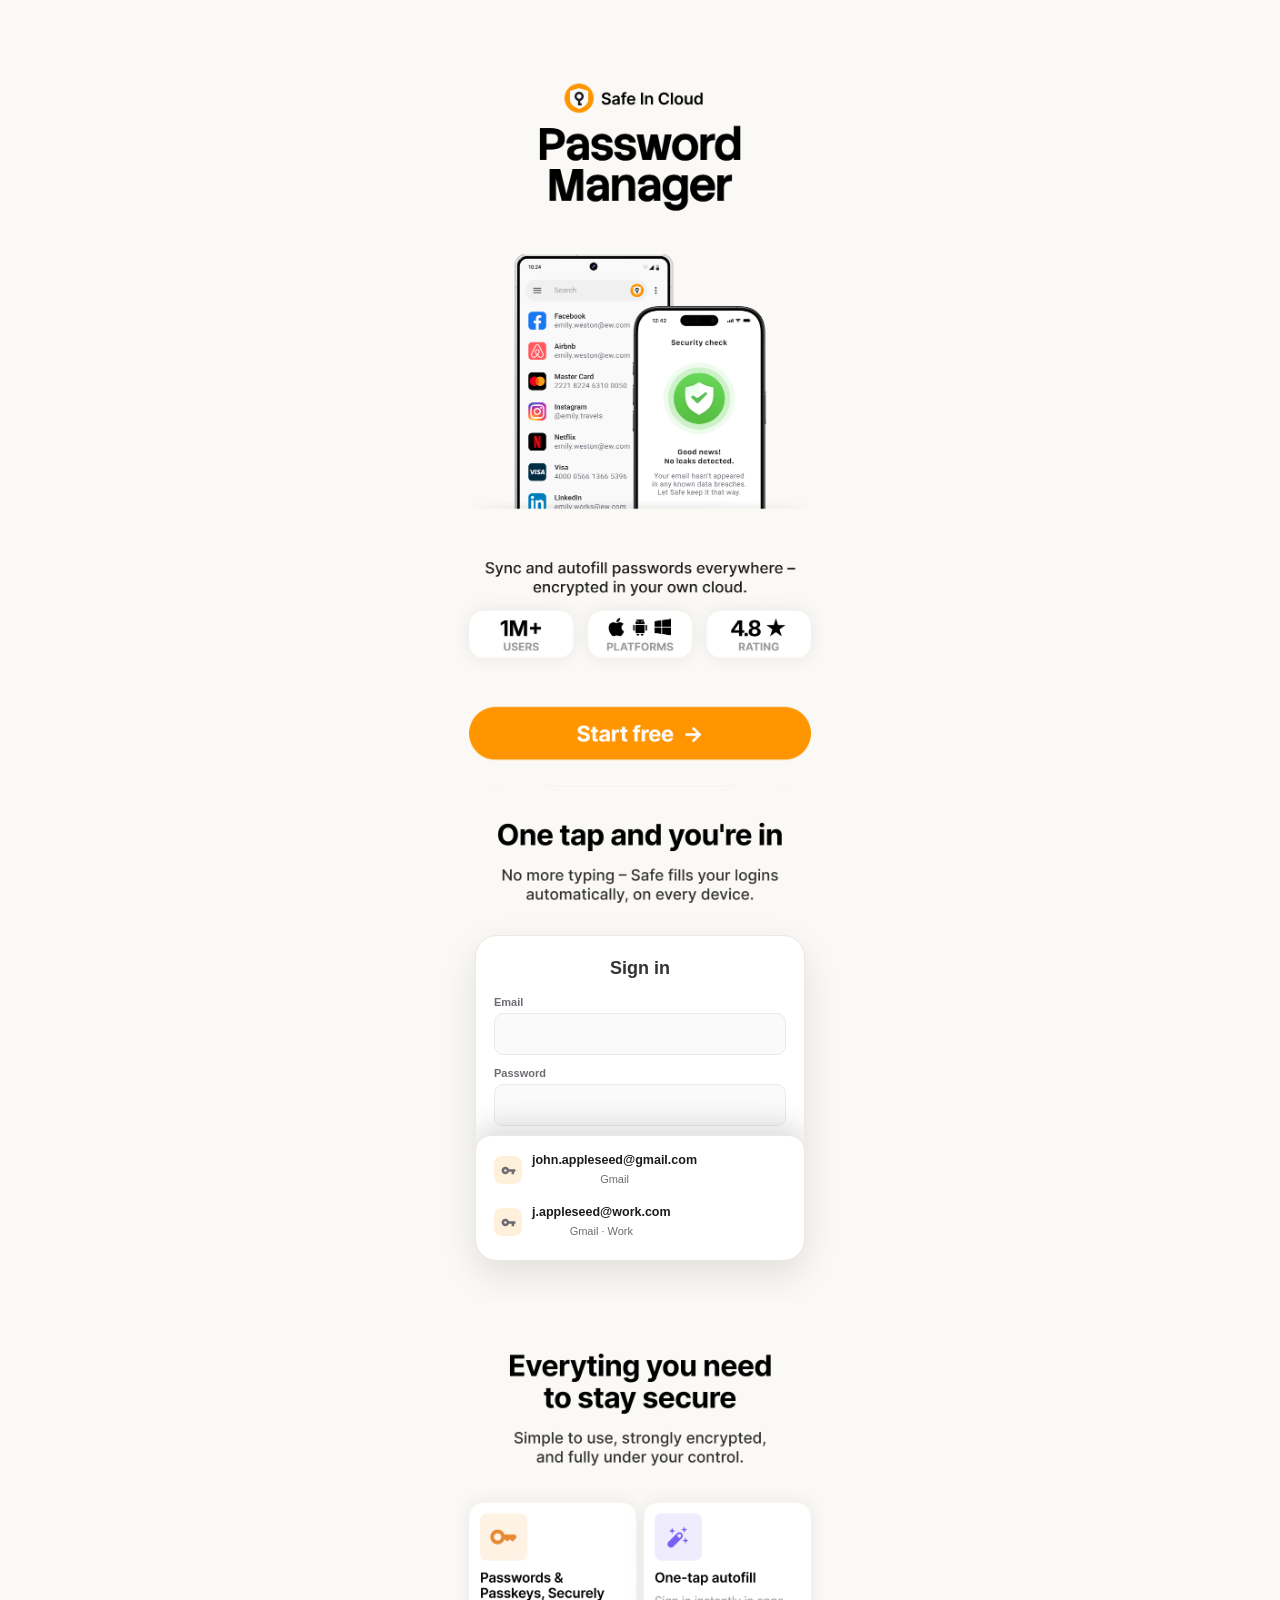
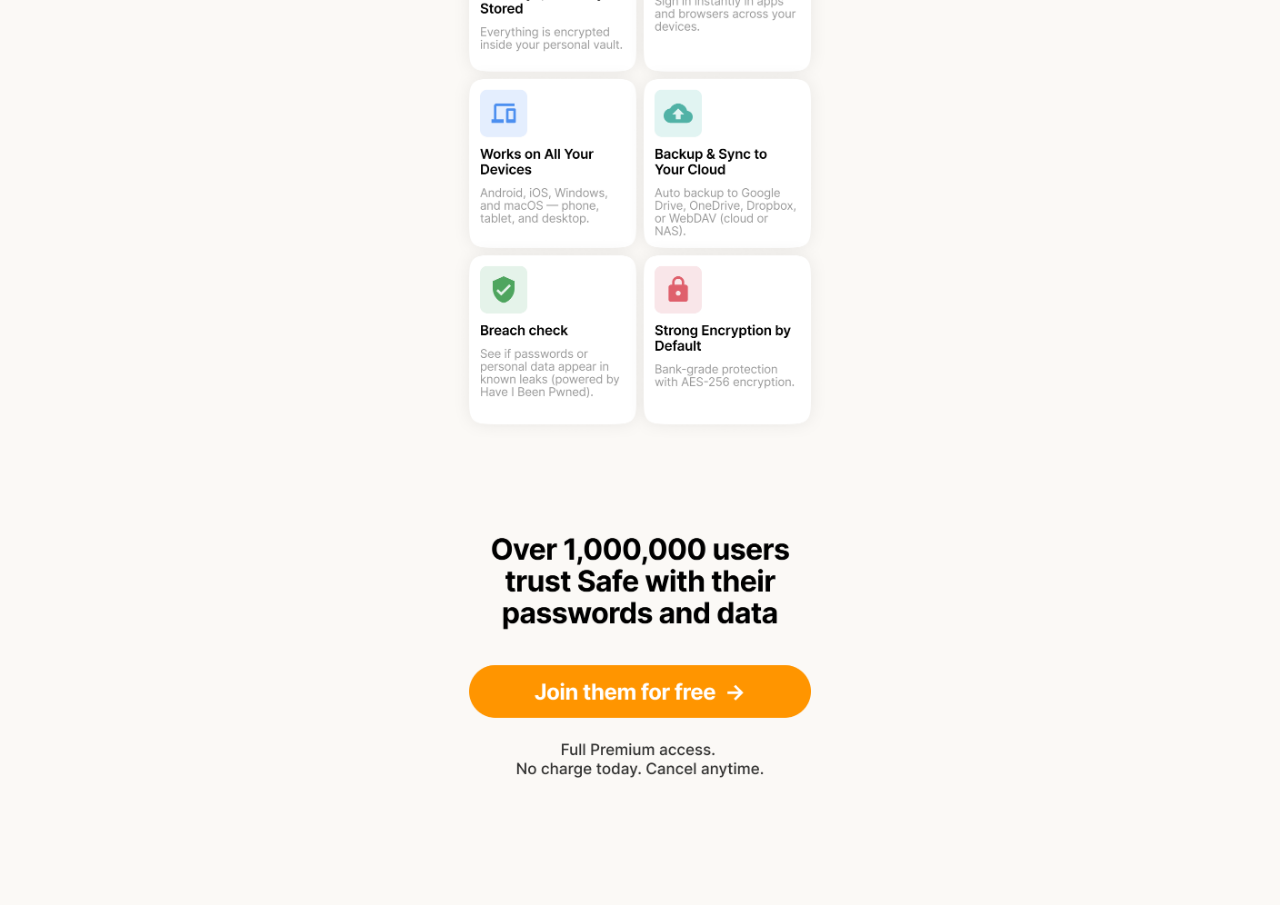
==== commit ced4727e: "Pixel-exact landing via Igor's screen exports: screens rendered as images + transparent tap-zones wi" ====
--- a/de/index.html
+++ b/de/index.html
@@ -1,10 +1,11 @@
 <!doctype html>
+<!-- NOTE: interim — mirrors the English pixel-exact screens. Needs German screen exports from Igor for a proper DE version. -->
 <html lang="de" data-theme="light">
 <head>
 <meta charset="utf-8">
 <meta name="viewport" content="width=device-width, initial-scale=1">
-<title>SafeInCloud — Passwort-Manager</title>
-<meta name="description" content="Passwörter sicher speichern, automatisch ausfüllen und auf allen Geräten synchronisieren. Safe 14 Tage kostenlos testen.">
+<title>SafeInCloud — Password Manager</title>
+<meta name="description" content="Securely store, autofill and sync your passwords across all your devices. Try Safe free for 14 days.">
 <link rel="icon" href="../assets/brand/favicon-32x32.png">
 <link rel="stylesheet" href="https://fonts.googleapis.com/icon?family=Material+Icons">
 <link rel="stylesheet" href="../assets/main.css">
@@ -14,107 +15,47 @@
 </head>
 <body>
 
-<main class="lp">
+<main class="lp2">
 
-  <div class="lp-logo"><img src="../assets/brand/logo.png" alt="">Safe In Cloud</div>
+  <div class="screen">
+    <img src="../assets/design/landing-top.png" alt="SafeInCloud — Password Manager">
+    <a class="hot" style="top:77.4%;left:7%;width:86%;height:6.4%" href="#" onclick="safeOpenTestimonial();return false" aria-label="Start free"></a>
+  </div>
 
-  <!-- HERO -->
-  <section class="lp-hero">
-    <h1>Passwort-Manager</h1>
-    <div class="lp-devices"><img src="../assets/brand/hero-devices.png" alt="SafeInCloud — Passwörter und Sicherheitscheck auf dem Handy"></div>
-    <p class="lp-sub">Passwörter überall synchronisieren und automatisch ausfüllen&nbsp;– verschlüsselt in Ihrer eigenen Cloud.</p>
-    <div class="lp-pills">
-      <div class="pill"><b>1M+</b><span class="lbl">Nutzer</span></div>
-      <div class="pill"><span class="plats">
-        <svg viewBox="0 0 24 24"><path d="M17.05 12.04c-.03-2.6 2.12-3.85 2.22-3.91-1.21-1.77-3.09-2.01-3.76-2.04-1.6-.16-3.12.94-3.93.94-.81 0-2.06-.92-3.39-.89-1.74.03-3.35 1.01-4.25 2.57-1.81 3.14-.46 7.79 1.3 10.34.86 1.25 1.89 2.65 3.23 2.6 1.3-.05 1.79-.84 3.36-.84 1.57 0 2.01.84 3.39.81 1.4-.03 2.29-1.27 3.15-2.53.99-1.45 1.4-2.85 1.42-2.93-.03-.01-2.73-1.05-2.76-4.16zM14.53 4.6c.71-.86 1.19-2.06 1.06-3.25-1.02.04-2.26.68-2.99 1.54-.66.76-1.23 1.98-1.08 3.15 1.14.09 2.3-.58 3.01-1.44z"/></svg>
-        <svg viewBox="0 0 24 24"><path d="M6 18c0 .55.45 1 1 1h1v3.5c0 .83.67 1.5 1.5 1.5s1.5-.67 1.5-1.5V19h2v3.5c0 .83.67 1.5 1.5 1.5s1.5-.67 1.5-1.5V19h1c.55 0 1-.45 1-1V8H6v10zM3.5 8C2.67 8 2 8.67 2 9.5v7c0 .83.67 1.5 1.5 1.5S5 17.33 5 16.5v-7C5 8.67 4.33 8 3.5 8zm17 0c-.83 0-1.5.67-1.5 1.5v7c0 .83.67 1.5 1.5 1.5s1.5-.67 1.5-1.5v-7c0-.83-.67-1.5-1.5-1.5zm-4.97-5.84l1.3-1.3c.2-.2.2-.51 0-.71-.2-.2-.51-.2-.71 0l-1.48 1.48C13.85 1.23 12.95 1 12 1c-.96 0-1.86.23-2.66.63L7.85.15c-.2-.2-.51-.2-.71 0-.2.2-.2.51 0 .71l1.31 1.31C6.97 3.26 6 5.01 6 7h12c0-1.99-.97-3.75-2.47-4.84zM10 5H9V4h1v1zm5 0h-1V4h1v1z"/></svg>
-        <svg viewBox="0 0 24 24"><path d="M3 5.7l7.6-1.04v7.14H3V5.7zm8.7-1.18L21 3.2v9.42h-9.3V4.52zM3 12.6h7.6v7.14L3 18.7v-6.1zm8.7 0H21v9.2l-9.3-1.3v-7.9z"/></svg>
-      </span><span class="lbl">Plattformen</span></div>
-      <div class="pill"><b>4.8&nbsp;<span class="st">★</span></b><span class="lbl">Bewertung</span></div>
-    </div>
-    <a class="button lp-cta" href="#" onclick="safeOpenTestimonial();return false">Kostenlos starten →</a>
-  </section>
-
-  <!-- EIN TIPP (Autofill-Demo) -->
-  <section class="lp-demo" id="demo">
-    <h2>Ein Tipp und Sie sind drin</h2>
-    <p class="lp-secsub">Kein Tippen mehr&nbsp;– Safe füllt Ihre Logins automatisch aus, auf jedem Gerät.</p>
+  <div class="demo-wrap" id="demo">
     <div class="demo-card" id="demo-card">
       <div class="dp-screen">
-        <div class="dp-title">Anmelden</div>
-        <div class="dp-field"><span class="dp-lab">E-Mail</span><div class="dp-input"><span class="v">john.appleseed@gmail.com</span></div></div>
-        <div class="dp-field"><span class="dp-lab">Passwort</span><div class="dp-input"><span class="v">••••••••••••</span></div></div>
-        <button class="dp-btn" id="demo-btn" data-login="Anmelden" data-done="✓ Angemeldet">Anmelden</button>
+        <div class="dp-title">Sign in</div>
+        <div class="dp-field"><span class="dp-lab">Email</span><div class="dp-input"><span class="v">john.appleseed@gmail.com</span></div></div>
+        <div class="dp-field"><span class="dp-lab">Password</span><div class="dp-input"><span class="v">••••••••••••</span></div></div>
+        <button class="dp-btn" id="demo-btn" data-login="Log in" data-done="✓ Signed in">Log in</button>
       </div>
       <div class="dp-sheet">
         <div class="dp-cred sel"><span class="ci"><span class="material-icons">vpn_key</span></span><div><b>john.appleseed@gmail.com</b><span>Gmail</span></div></div>
-        <div class="dp-cred"><span class="ci"><span class="material-icons">vpn_key</span></span><div><b>j.appleseed@work.com</b><span>Gmail · Arbeit</span></div></div>
+        <div class="dp-cred"><span class="ci"><span class="material-icons">vpn_key</span></span><div><b>j.appleseed@work.com</b><span>Gmail · Work</span></div></div>
       </div>
       <div class="dp-kb"><span class="dp-key"><span class="material-icons">vpn_key</span> Safe</span></div>
     </div>
-  </section>
+  </div>
 
-  <!-- FEATURES -->
-  <section class="lp-feats">
-    <h2>Alles, was Sie brauchen,<br>um sicher zu bleiben</h2>
-    <p class="lp-secsub">Einfach zu bedienen, stark verschlüsselt und vollständig unter Ihrer Kontrolle.</p>
-    <div class="feat-grid">
-      <div class="fcard"><span class="fic orange"><span class="material-icons">key</span></span><h3>Passwörter &amp; Passkeys, sicher gespeichert</h3><p>Alles verschlüsselt in Ihrem persönlichen Tresor.</p></div>
-      <div class="fcard"><span class="fic purple"><span class="material-icons">auto_fix_high</span></span><h3>Autofill mit einem Tipp</h3><p>Sofort anmelden in Apps und Browsern auf allen Geräten.</p></div>
-      <div class="fcard"><span class="fic blue"><span class="material-icons">devices</span></span><h3>Funktioniert auf allen Geräten</h3><p>Android, iOS, Windows und macOS — Handy, Tablet und Desktop.</p></div>
-      <div class="fcard"><span class="fic teal"><span class="material-icons">cloud_upload</span></span><h3>Backup &amp; Sync in Ihre Cloud</h3><p>Auto-Backup zu Google Drive, OneDrive, Dropbox oder WebDAV.</p></div>
-      <div class="fcard"><span class="fic green"><span class="material-icons">verified_user</span></span><h3>Leak-Check</h3><p>Sehen Sie, ob Passwörter oder Daten in bekannten Leaks auftauchen (powered by Have I Been Pwned).</p></div>
-      <div class="fcard"><span class="fic red"><span class="material-icons">lock</span></span><h3>Starke Verschlüsselung standardmäßig</h3><p>Schutz auf Bankniveau mit AES-256-Verschlüsselung.</p></div>
-    </div>
-  </section>
-
-  <!-- MID CTA -->
-  <section class="lp-midcta">
-    <h2>Über 1.000.000 Nutzer vertrauen Safe ihre Passwörter und Daten an</h2>
-    <a class="button" href="#" onclick="safeOpenTestimonial();return false">Kostenlos mitmachen →</a>
-    <p class="lp-fineprint">Voller Premium-Zugang. Heute keine Zahlung. Jederzeit kündbar.</p>
-  </section>
+  <div class="screen">
+    <img src="../assets/design/landing-bottom.png" alt="Everything you need to stay secure">
+    <a class="hot" style="top:79.8%;left:7%;width:86%;height:5.2%" href="#" onclick="safeOpenTestimonial();return false" aria-label="Join them for free"></a>
+  </div>
 
 </main>
 
-<!-- ===== SCREEN 2: BEWERTUNGEN ===== -->
-<div class="tm" id="testimonial"><div class="tm-in">
-  <button class="x-dark" onclick="safeCloseTestimonial()">×</button>
-  <div class="ov-logo"><img src="../assets/brand/logo.png" alt="">Safe In Cloud</div>
-  <div class="rev-score">
-    <span class="rscore">4.8</span><img class="rev-stars" src="../assets/brand/five_stars.png" alt="★★★★★">
-    <div class="rcount">42.000+ Bewertungen</div>
-  </div>
-  <div class="rev-list">
-    <div class="rev">
-      <div class="rev-top"><span class="rev-av k">K</span><div><div class="rev-name">Ken P.</div><img class="rev-s" src="../assets/brand/five_stars.png" alt="★★★★★"></div></div>
-      <p>"Endlich ein Passwort-Manager, der für mich einfach funktioniert. Alles bleibt synchron zwischen Handy und Laptop, das Ausfüllen geht sofort, und ich benutze nicht mehr überall dasselbe Passwort. Ich möchte es nicht mehr missen."</p>
-    </div>
-    <div class="rev">
-      <div class="rev-top"><span class="rev-av h">H</span><div><div class="rev-name">Helena P.</div><img class="rev-s" src="../assets/brand/five_stars.png" alt="★★★★★"></div></div>
-      <p>"Ich liebe es, Passwörter, Passkeys und 2FA-Codes an einem Ort zu haben. Logins gehen viel schneller, und ich jongliere nicht mehr mit drei verschiedenen Apps."</p>
-    </div>
-  </div>
-  <a class="button tm-cta" href="#" onclick="safeToPaywall();return false">Weiter</a>
+<div class="tm" id="testimonial"><div class="ov-screen">
+  <img src="../assets/design/reviews.png" alt="4.8 — 42,000+ reviews">
+  <a class="hot" style="top:1.5%;left:80%;width:18%;height:11%" href="#" onclick="safeCloseTestimonial();return false" aria-label="Close"></a>
+  <a class="hot" style="top:88.4%;left:7%;width:86%;height:6.8%" href="#" onclick="safeToPaywall();return false" aria-label="Continue"></a>
 </div></div>
 
-<!-- ===== SCREEN 3: PAYWALL ===== -->
-<div class="pw" id="paywall"><div class="pw-in">
-  <button class="x" onclick="safeClosePaywall()">×</button>
-  <div class="ov-logo"><img src="../assets/brand/logo.png" alt="">Safe In Cloud</div>
-  <h2>Starten Sie Ihre<br>14-tägige Testphase</h2>
-  <div class="pw-body">
-    <div class="tl2">
-      <div class="trow on"><span class="tdot"><span class="material-icons">lock_open</span></span><div class="tx"><b>Heute</b><span>Voller Premium-Zugang. Keine Zahlung.</span></div></div>
-      <div class="trow"><span class="tdot"><span class="material-icons">notifications</span></span><div class="tx"><b>Tag 12</b><span>Wir erinnern Sie. Jederzeit kündbar.</span></div></div>
-      <div class="trow"><span class="tdot"><span class="material-icons">verified_user</span></span><div class="tx"><b>Tag 14</b><span>Premium-Abo beginnt.</span></div></div>
-    </div>
-    <div class="pw-price">Nur <b>6,67 $/Monat</b><br>(79,99 $ jährlich abgerechnet)</div>
-  </div>
-  <div class="start">
-    <a class="button" href="#" onclick="safeStartTrial();return false">Kostenlose Testphase starten</a>
-    <div id="pw-demo">Demo: hier geht der Nutzer in den Store — Adjust-Link in <b>assets/config.js</b> eintragen.</div>
-  </div>
+<div class="pw" id="paywall"><div class="ov-screen">
+  <img src="../assets/design/paywall.png" alt="Start your 14-day free trial">
+  <a class="hot" style="top:1.5%;left:80%;width:18%;height:11%" href="#" onclick="safeClosePaywall();return false" aria-label="Close"></a>
+  <a class="hot" style="top:88.4%;left:7%;width:86%;height:6.8%" href="#" onclick="safeStartTrial();return false" aria-label="Start My Free Trial"></a>
+  <div id="pw-demo">Demo mode: here the user is sent to the store — paste your Adjust link in <b>assets/config.js</b>.</div>
 </div></div>
 
 <script src="../assets/demo.js"></script>
--- a/assets/paywall.css
+++ b/assets/paywall.css
@@ -1,29 +1,2 @@
-/* ===== Screen 3 — paywall (Igor design, June 2026) ===== */
-.pw { position:fixed; inset:0; background:#FBF9F6; color:#1b1b1f; z-index:200; display:none; overflow-y:auto; }
-.pw.open { display:block; }
-.pw-in { max-width:440px; margin:0 auto; min-height:100vh; padding:54px 22px 34px; display:flex; flex-direction:column; }
-.pw .x { position:absolute; top:16px; right:20px; background:none; border:0; color:#9a9a9f; font-size:30px; line-height:1; cursor:pointer; }
-.pw .ov-logo { margin-bottom:22px; }
-.pw h2 { font-size:31px; font-weight:800; text-align:center; line-height:1.12; letter-spacing:-.4px; margin:6px 0 30px; color:#1b1b1f; }
-
-/* timeline as connected cards */
-.pw-body { display:flex; flex-direction:column; justify-content:center; flex:1; }
-.tl2 { display:flex; flex-direction:column; gap:12px; }
-.trow { background:#fff; border-radius:18px; padding:16px 18px; display:flex; align-items:center; gap:15px; box-shadow:0 3px 14px rgba(0,0,0,.05); position:relative; }
-.trow .tdot { width:48px; height:48px; border-radius:50%; background:#ededed; color:#a2a2a7; display:flex; align-items:center; justify-content:center; flex-shrink:0; }
-.trow .tdot .material-icons { font-size:25px; }
-.trow.on .tdot { background:var(--accent,#FF9500); color:#fff; box-shadow:0 0 0 7px #FFE5BF; }
-.trow .tx b { display:block; font-size:18px; font-weight:800; line-height:1.15; }
-.trow.on .tx b { color:var(--accent,#FF9500); }
-.trow .tx span { font-size:14.5px; color:#6c6c72; line-height:1.32; }
-/* connector notch between the cards */
-.tl2 .trow:not(:last-child)::after { content:""; position:absolute; left:37px; bottom:-12px; width:3px; height:12px; background:#e6e2db; border-radius:2px; z-index:1; }
-
-.pw-price { text-align:center; color:#6c6c72; font-size:15px; line-height:1.55; margin-top:30px; }
-.pw-price b { color:#1b1b1f; font-size:16.5px; }
-
-.pw .start { margin-top:24px; }
-.pw .start .button { display:block; width:100%; text-align:center; font-size:18px; font-weight:800; padding:18px; background:var(--accent,#FF9500); color:#fff; border-radius:999px; }
-.pw .start .button:hover { background:var(--accent-hover,#e68600); }
-.pw .lock { display:flex; align-items:center; justify-content:center; gap:6px; color:#16a34a; font-size:13px; margin-top:13px; }
-#pw-demo { display:none; text-align:center; color:#b45309; font-size:13px; margin-top:14px; border:1px dashed #d8d3cb; border-radius:10px; padding:10px; }
+/* paywall is now the pixel-exact image (assets/design/paywall.png); only the demo-mode note lives here */
+#pw-demo { display:none; text-align:center; color:#b45309; font-size:13px; margin:14px 22px 24px; border:1px dashed #d8d3cb; border-radius:10px; padding:10px; line-height:1.4; }
--- a/assets/landing.css
+++ b/assets/landing.css
@@ -1,101 +1,46 @@
-/* ===== web2app landing — Igor design (June 2026) ===== */
-:root { --lp-bg:#FBF9F6; --lp-ink:#1b1b1f; --lp-ink2:#6c6c72; --lp-line:#ece8e2; }
-body { background: var(--lp-bg); color: var(--lp-ink); -webkit-font-smoothing:antialiased; }
-.lp { max-width: 462px; margin: 0 auto; padding: 22px 22px 0; }
-.lp .button, .tm .button, .pw .button { background: var(--accent); color:#fff; font-size: 17px; font-weight: 800; padding: 17px 28px; border-radius: 999px; }
-.lp .button:hover, .tm .button:hover, .pw .button:hover { background: var(--accent-hover); }
+/* ===== web2app landing — pixel-exact via Igor's screen exports ===== */
+:root { --lp-bg:#FBF9F6; }
+html, body { background:var(--lp-bg); }
+.lp2 { max-width:440px; margin:0 auto; }
 
-/* logo */
-.lp-logo, .ov-logo { display:flex; align-items:center; justify-content:center; gap:8px; font-weight:800; font-size:17px; color:var(--lp-ink); }
-.lp-logo img, .ov-logo img { width:26px; height:26px; }
+.screen { position:relative; display:block; line-height:0; }
+.screen > img, .ov-screen > img { width:100%; display:block; }
 
-/* hero */
-.lp-hero { text-align:center; padding-top:16px; }
-.lp-hero h1 { font-size: 42px; font-weight: 800; letter-spacing:-.6px; line-height:1.04; margin: 14px 0 0; }
-.lp-devices { margin: 4px 0 2px; }
-.lp-devices img { width:100%; max-width:368px; display:block; margin:0 auto; }
-.lp-sub { color:var(--lp-ink2); font-size:16px; line-height:1.45; max-width:33ch; margin:6px auto 20px; }
-.lp-pills { display:flex; gap:10px; justify-content:center; margin-bottom:22px; }
-.pill { flex:1; max-width:122px; background:#fff; border-radius:16px; padding:13px 6px; box-shadow:0 2px 12px rgba(0,0,0,.05); display:flex; flex-direction:column; align-items:center; gap:4px; }
-.pill b { font-size:19px; font-weight:800; color:var(--lp-ink); display:flex; align-items:center; gap:3px; line-height:1; }
-.pill b .st { color:var(--accent); }
-.pill .lbl { font-size:11px; font-weight:700; letter-spacing:.4px; text-transform:uppercase; color:var(--lp-ink2); }
-.pill .plats { display:flex; gap:6px; align-items:center; height:19px; }
-.pill .plats svg { height:18px; width:auto; fill:var(--lp-ink); display:block; }
-.lp-cta { display:block; width:100%; }
+/* transparent tap zones over the buttons baked into the images */
+.hot { position:absolute; display:block; cursor:pointer; z-index:2; }
+/* .hot { background:rgba(255,70,70,.34); }  ← uncomment to debug hotspot alignment */
 
-/* section heads */
-.lp-demo, .lp-feats, .lp-midcta { text-align:center; }
-.lp-demo { margin-top:58px; }
-.lp-feats { margin-top:62px; }
-.lp h2 { font-size:27px; font-weight:800; letter-spacing:-.3px; line-height:1.15; margin:0 0 8px; }
-.lp-secsub { color:var(--lp-ink2); font-size:15px; line-height:1.45; max-width:34ch; margin:0 auto 22px; }
-
-/* features grid */
-.feat-grid { display:grid; grid-template-columns:1fr 1fr; gap:13px; text-align:left; }
-.fcard { background:#fff; border-radius:18px; padding:18px 16px; box-shadow:0 2px 12px rgba(0,0,0,.05); }
-.fic { width:42px; height:42px; border-radius:12px; display:flex; align-items:center; justify-content:center; margin-bottom:13px; }
-.fic .material-icons { font-size:23px; }
-.fic.orange{background:#FFEFD9;color:#FF9500} .fic.purple{background:#ECE7FF;color:#7C5CFB}
-.fic.blue{background:#E2EEFF;color:#2E7BF6} .fic.teal{background:#DBF3EE;color:#13B6A0}
-.fic.green{background:#E1F6E7;color:#27B24B} .fic.red{background:#FDE6E5;color:#EF4B4B}
-.fcard h3 { font-size:15px; font-weight:700; line-height:1.25; margin:0 0 6px; color:var(--lp-ink); }
-.fcard p { font-size:12.5px; color:var(--lp-ink2); line-height:1.45; margin:0; }
-
-/* mid CTA */
-.lp-midcta { margin-top:58px; padding-bottom:44px; }
-.lp-midcta h2 { font-size:27px; line-height:1.18; margin-bottom:22px; text-wrap:balance; }
-.lp-midcta .button { display:block; width:100%; }
-.lp-fineprint { color:var(--lp-ink2); font-size:14px; margin-top:14px; }
-
-/* ===== Autofill demo card (kept — driven by demo.js) ===== */
-.lp-demo .demo-card { margin-top:18px; }
-.demo-card { max-width:300px; margin:0 auto; background:#fff; border:1px solid var(--lp-line); border-radius:22px; box-shadow:0 14px 36px rgba(0,0,0,.10); overflow:hidden; position:relative; }
+/* ===== live autofill demo, dropped into the excised demo slot ===== */
+.demo-wrap { background:var(--lp-bg); padding:24px 22px 40px; text-align:center; }
+.demo-card { max-width:330px; margin:0 auto; background:#fff; border:1px solid #ece8e2; border-radius:22px; box-shadow:0 14px 36px rgba(0,0,0,.10); overflow:hidden; position:relative; line-height:1.2; }
 .dp-screen { padding:22px 18px 0; }
-.dp-title { font-size:17px; font-weight:700; margin-bottom:16px; text-align:center; }
+.dp-title { font-size:18px; font-weight:700; margin-bottom:16px; text-align:center; }
 .dp-field { margin-bottom:12px; text-align:left; }
-.dp-lab { display:block; font-size:11px; color:var(--lp-ink2); margin-bottom:4px; font-weight:600; }
-.dp-input { border:1px solid var(--lp-line); border-radius:9px; padding:11px 12px; min-height:42px; background:#fafafa; display:flex; align-items:center; transition:border-color .3s; }
-.dp-input .v { font-size:14px; color:var(--lp-ink); opacity:0; transition:opacity .25s; }
+.dp-lab { display:block; font-size:11px; color:#6c6c72; margin-bottom:4px; font-weight:600; }
+.dp-input { border:1px solid #ece8e2; border-radius:9px; padding:11px 12px; min-height:42px; background:#fafafa; display:flex; align-items:center; transition:border-color .3s; }
+.dp-input .v { font-size:14px; color:#1b1b1f; opacity:0; transition:opacity .25s; }
 .demo-card.s-fill .dp-input { border-color:rgba(255,149,0,.6); }
 .demo-card.s-fill .dp-input .v { opacity:1; }
-.dp-btn { width:100%; border:0; border-radius:999px; padding:12px; font-weight:700; font-size:15px; background:#f1efeb; color:var(--lp-ink2); margin:6px 0 18px; transition:background .3s,color .3s; cursor:default; }
+.dp-btn { width:100%; border:0; border-radius:12px; padding:13px; font-weight:700; font-size:15px; background:#f1efeb; color:#6c6c72; margin:6px 0 18px; transition:background .3s,color .3s; cursor:default; }
 .demo-card.s-go .dp-btn { background:var(--accent); color:#fff; }
-.demo-card.s-done .dp-btn { background:#16a34a; color:#fff; }
-.dp-kb { background:#f5f3ef; border-top:1px solid var(--lp-line); padding:12px; display:flex; justify-content:center; }
+.demo-card.s-done .dp-btn { background:#36a85b; color:#fff; }
+.dp-kb { background:#f5f3ef; border-top:1px solid #ece8e2; padding:12px; display:flex; justify-content:center; }
 .dp-key { display:inline-flex; align-items:center; gap:5px; font-size:13px; font-weight:700; color:var(--accent); background:rgba(255,149,0,.14); padding:7px 16px; border-radius:999px; transition:box-shadow .2s; }
 .dp-key .material-icons { font-size:16px; }
 .demo-card.s-tap .dp-key { animation:demopulse 1s ease; box-shadow:0 0 0 4px rgba(255,149,0,.18); }
-.dp-sheet { position:absolute; left:0; right:0; bottom:0; z-index:5; background:#fff; border-top:1px solid var(--lp-line); border-radius:16px 16px 0 0; box-shadow:0 -10px 28px rgba(0,0,0,.14); padding:8px 8px 12px; transform:translateY(100%); transition:transform .3s; }
+.dp-sheet { position:absolute; left:0; right:0; bottom:0; z-index:5; background:#fff; border-top:1px solid #ece8e2; border-radius:16px 16px 0 0; box-shadow:0 -10px 28px rgba(0,0,0,.14); padding:8px 8px 12px; transform:translateY(100%); transition:transform .3s; }
 .demo-card.s-list .dp-sheet { transform:translateY(0); }
 .demo-card.s-list .dp-kb { opacity:0; }
 .dp-cred { display:flex; align-items:center; gap:10px; padding:9px 10px; border-radius:10px; transition:background .2s; }
 .dp-cred .ci { width:28px; height:28px; border-radius:8px; background:rgba(255,149,0,.14); display:flex; align-items:center; justify-content:center; color:var(--accent); }
 .dp-cred .ci .material-icons { font-size:15px; }
-.dp-cred b { display:block; font-size:12.5px; color:var(--lp-ink); }
-.dp-cred span { font-size:11px; color:var(--lp-ink2); }
+.dp-cred b { display:block; font-size:12.5px; color:#1b1b1f; }
+.dp-cred span { font-size:11px; color:#6c6c72; }
 .demo-card.s-pick .dp-cred.sel { background:rgba(255,149,0,.13); }
 @keyframes demopulse { 0%{transform:scale(.92)} 50%{transform:scale(1.08)} 100%{transform:scale(1)} }
-html { scroll-behavior:smooth; } #demo { scroll-margin-top:24px; }
 
-/* ===== Screen 2 — reviews overlay ===== */
-.tm { position:fixed; inset:0; background:var(--lp-bg); z-index:150; display:none; overflow-y:auto; }
-.tm.open { display:block; }
-.tm-in { max-width:440px; margin:0 auto; min-height:100vh; padding:54px 22px 34px; display:flex; flex-direction:column; }
-.x-dark { position:absolute; top:16px; right:20px; background:none; border:0; color:var(--lp-ink2); font-size:30px; line-height:1; cursor:pointer; }
-.tm .ov-logo { margin-bottom:26px; }
-.rev-score { text-align:center; margin-bottom:28px; }
-.rev-score .rscore { font-size:66px; font-weight:800; line-height:1; color:var(--lp-ink); vertical-align:middle; }
-.rev-score .rev-stars { height:26px; vertical-align:middle; margin-left:12px; }
-.rev-score .rcount { font-size:14px; color:var(--lp-ink2); margin-top:9px; font-weight:600; letter-spacing:.3px; }
-.rev-list { display:flex; flex-direction:column; gap:16px; flex:1; }
-.rev { background:#fff; border-radius:18px; padding:18px; box-shadow:0 3px 14px rgba(0,0,0,.05); }
-.rev-top { display:flex; align-items:center; gap:11px; margin-bottom:11px; }
-.rev-av { width:40px; height:40px; border-radius:50%; display:flex; align-items:center; justify-content:center; font-weight:800; font-size:16px; flex-shrink:0; }
-.rev-av.k { background:#FFE7C9; color:#E8870E; } .rev-av.h { background:#D9F0EA; color:#179E86; }
-.rev-name { font-weight:700; font-size:15px; color:var(--lp-ink); }
-.rev-s { height:13px; display:block; margin-top:3px; }
-.rev p { margin:0; font-size:14.5px; line-height:1.5; color:#4a4a50; }
-.tm-cta { display:block; width:100%; margin-top:24px; }
-
-@media (max-width:380px){ .lp-hero h1{font-size:38px} .pill b{font-size:17px} }
+/* ===== overlays (reviews / paywall) carry the full-screen image ===== */
+.tm, .pw { position:fixed; inset:0; background:var(--lp-bg); z-index:150; display:none; overflow-y:auto; }
+.pw { z-index:200; }
+.tm.open, .pw.open { display:block; }
+.ov-screen { max-width:440px; margin:0 auto; position:relative; line-height:0; }
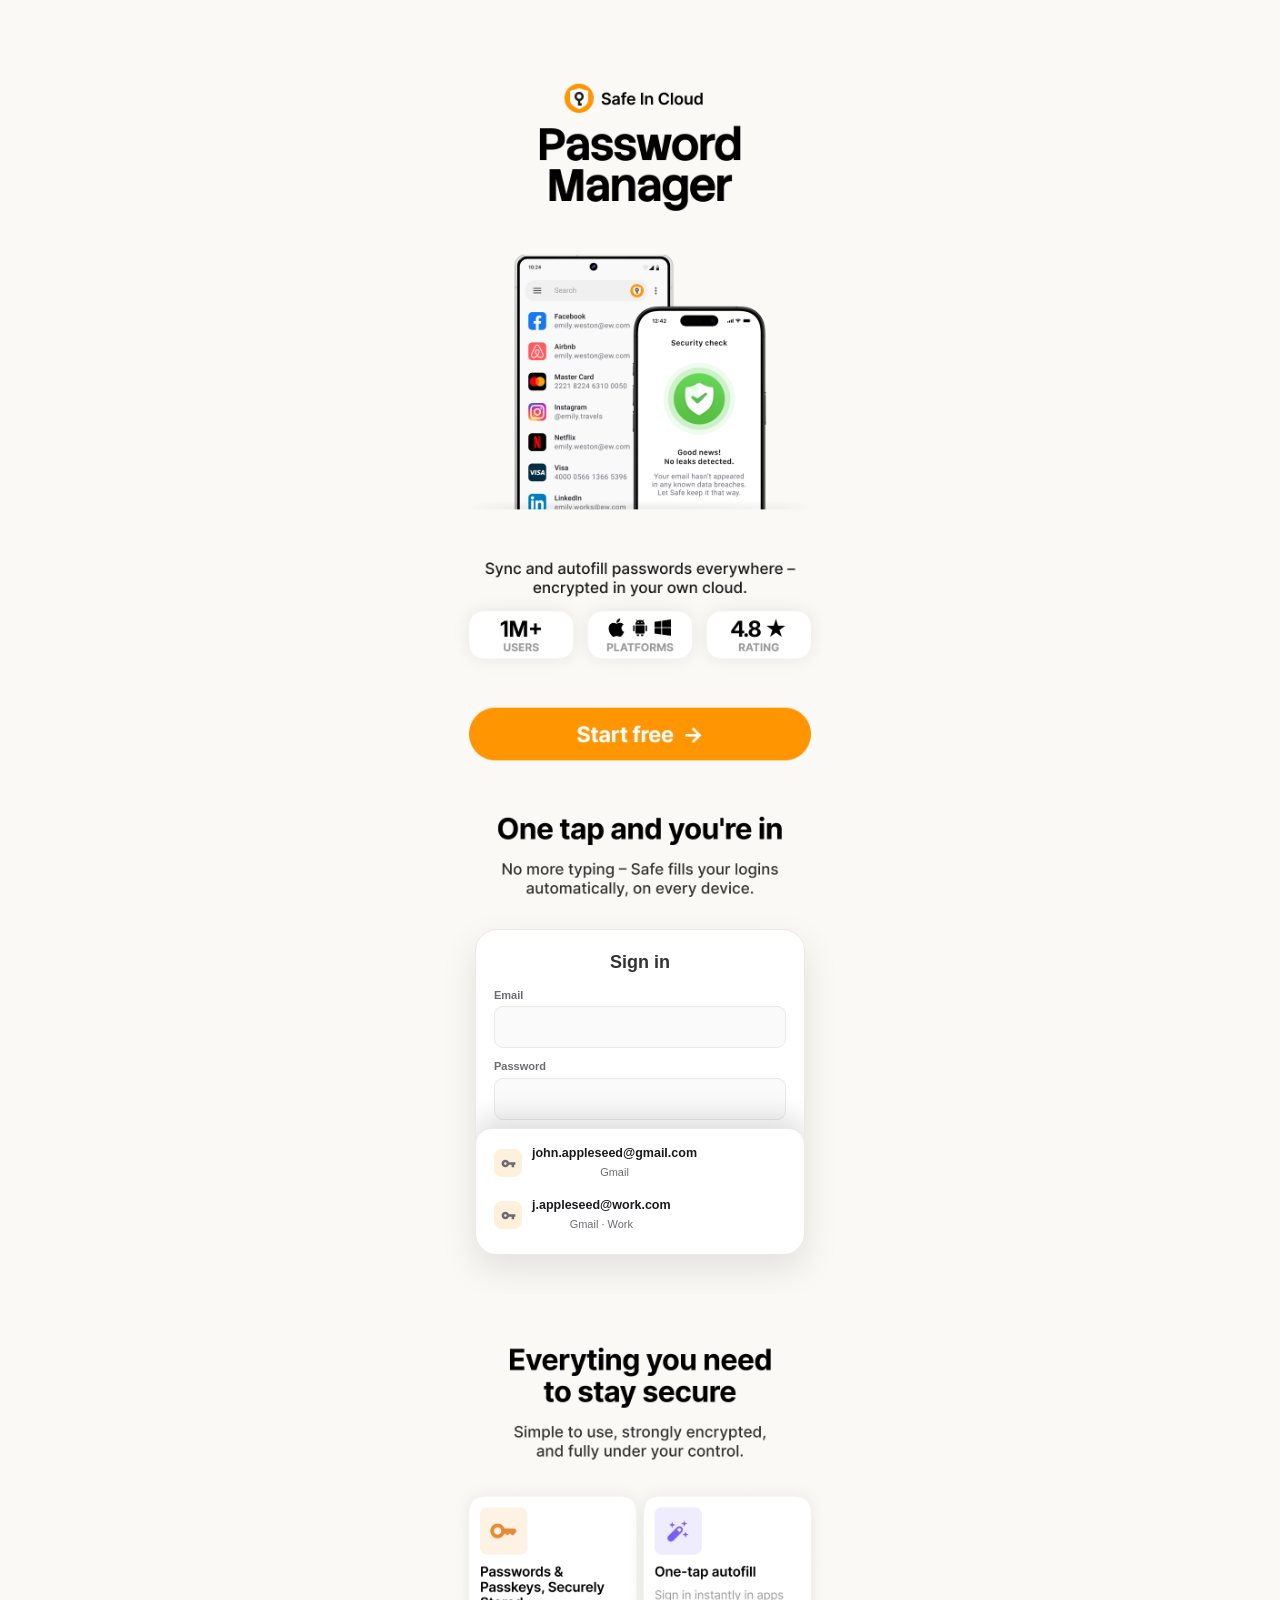
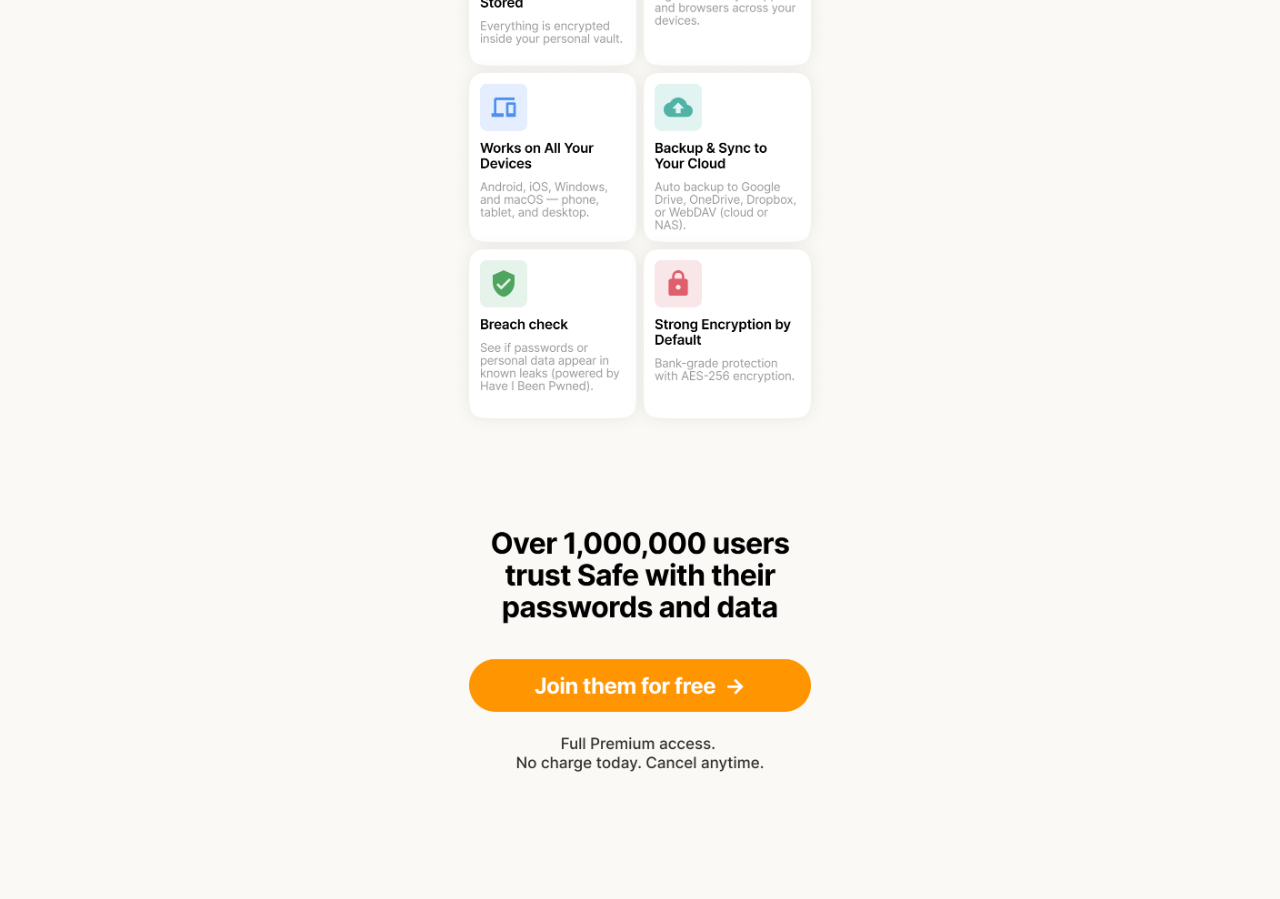
==== commit 274a7bdd: "Fully strip Igor's mockup browser-chrome from all 3 screens (faint button-tops were peeking); re-ali" ====
--- a/de/index.html
+++ b/de/index.html
@@ -19,7 +19,7 @@
 
   <div class="screen">
     <img src="../assets/design/landing-top.png" alt="SafeInCloud — Password Manager">
-    <a class="hot" style="top:77.4%;left:7%;width:86%;height:6.4%" href="#" onclick="safeOpenTestimonial();return false" aria-label="Start free"></a>
+    <a class="hot" style="top:77.9%;left:7%;width:86%;height:6.6%" href="#" onclick="safeOpenTestimonial();return false" aria-label="Start free"></a>
   </div>
 
   <div class="demo-wrap" id="demo">
@@ -40,7 +40,7 @@
 
   <div class="screen">
     <img src="../assets/design/landing-bottom.png" alt="Everything you need to stay secure">
-    <a class="hot" style="top:79.8%;left:7%;width:86%;height:5.2%" href="#" onclick="safeOpenTestimonial();return false" aria-label="Join them for free"></a>
+    <a class="hot" style="top:79.9%;left:7%;width:86%;height:5.2%" href="#" onclick="safeOpenTestimonial();return false" aria-label="Join them for free"></a>
   </div>
 
 </main>
@@ -48,13 +48,13 @@
 <div class="tm" id="testimonial"><div class="ov-screen">
   <img src="../assets/design/reviews.png" alt="4.8 — 42,000+ reviews">
   <a class="hot" style="top:1.5%;left:80%;width:18%;height:11%" href="#" onclick="safeCloseTestimonial();return false" aria-label="Close"></a>
-  <a class="hot" style="top:88.4%;left:7%;width:86%;height:6.8%" href="#" onclick="safeToPaywall();return false" aria-label="Continue"></a>
+  <a class="hot" style="top:92.1%;left:7%;width:86%;height:7.4%" href="#" onclick="safeToPaywall();return false" aria-label="Continue"></a>
 </div></div>
 
 <div class="pw" id="paywall"><div class="ov-screen">
   <img src="../assets/design/paywall.png" alt="Start your 14-day free trial">
   <a class="hot" style="top:1.5%;left:80%;width:18%;height:11%" href="#" onclick="safeClosePaywall();return false" aria-label="Close"></a>
-  <a class="hot" style="top:88.4%;left:7%;width:86%;height:6.8%" href="#" onclick="safeStartTrial();return false" aria-label="Start My Free Trial"></a>
+  <a class="hot" style="top:92.1%;left:7%;width:86%;height:7.4%" href="#" onclick="safeStartTrial();return false" aria-label="Start My Free Trial"></a>
   <div id="pw-demo">Demo mode: here the user is sent to the store — paste your Adjust link in <b>assets/config.js</b>.</div>
 </div></div>
 
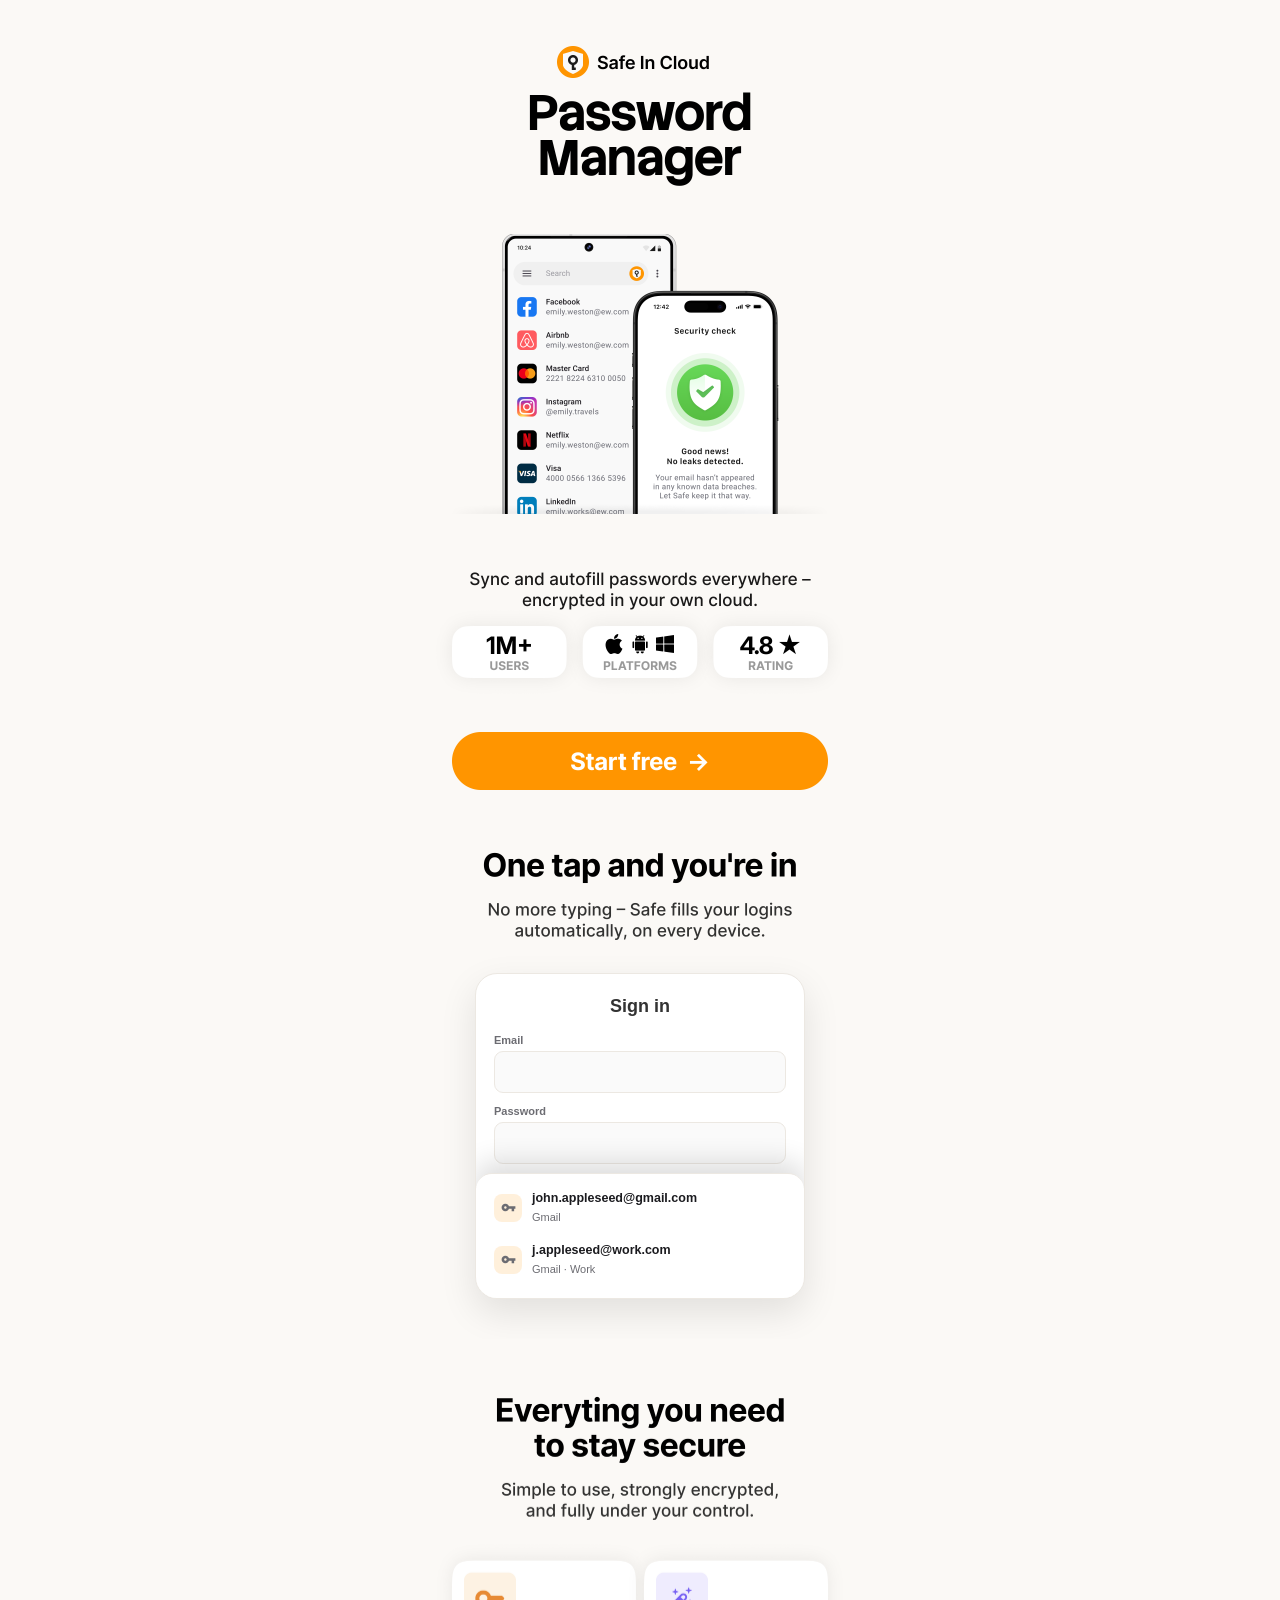
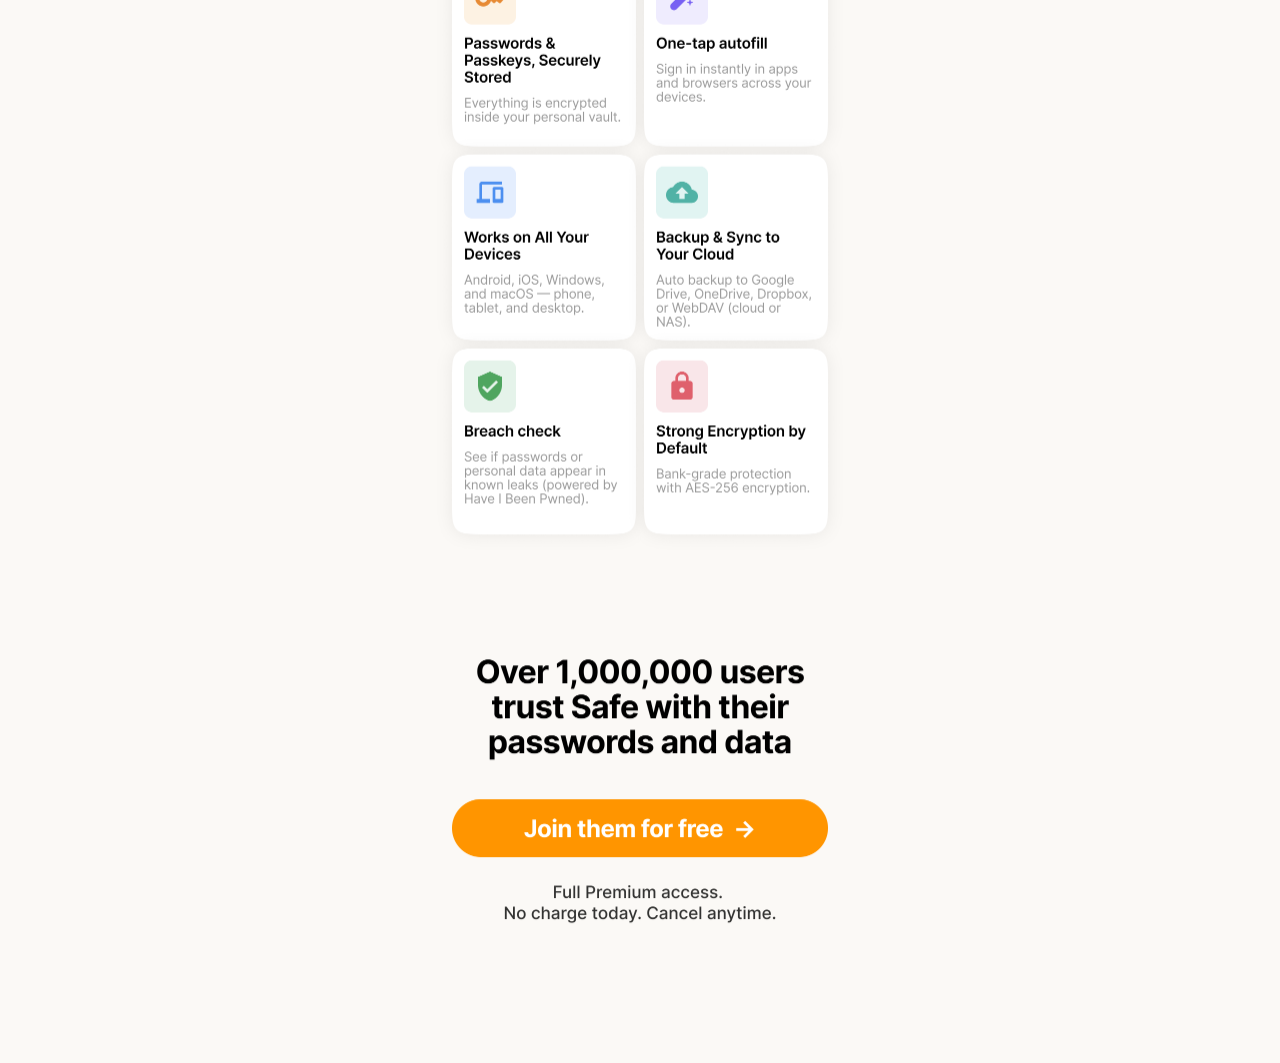
==== commit 70e480ca: "Overlays: svh instead of dvh (stable height, kills scroll-resize + phantom scrollbar) + overflow:hid" ====
--- a/de/index.html
+++ b/de/index.html
@@ -19,7 +19,7 @@
 
   <div class="screen">
     <img src="../assets/design/landing-top.png" alt="SafeInCloud — Password Manager">
-    <a class="hot" style="top:77.9%;left:7%;width:86%;height:6.6%" href="#" onclick="safeOpenTestimonial();return false" aria-label="Start free"></a>
+    <a class="hot" style="top:77%;left:7%;width:86%;height:6.5%" href="#" onclick="safeOpenTestimonial();return false" aria-label="Start free"></a>
   </div>
 
   <div class="demo-wrap" id="demo">
@@ -47,13 +47,13 @@
 
 <div class="tm" id="testimonial"><div class="ov-screen">
   <img src="../assets/design/reviews.png" alt="4.8 — 42,000+ reviews">
-  <a class="hot" style="top:1.5%;left:80%;width:18%;height:11%" href="#" onclick="safeCloseTestimonial();return false" aria-label="Close"></a>
+  <a class="hot" style="top:0%;left:80%;width:18%;height:10%" href="#" onclick="safeCloseTestimonial();return false" aria-label="Close"></a>
   <a class="hot" style="top:92.1%;left:7%;width:86%;height:7.4%" href="#" onclick="safeToPaywall();return false" aria-label="Continue"></a>
 </div></div>
 
 <div class="pw" id="paywall"><div class="ov-screen">
   <img src="../assets/design/paywall.png" alt="Start your 14-day free trial">
-  <a class="hot" style="top:1.5%;left:80%;width:18%;height:11%" href="#" onclick="safeClosePaywall();return false" aria-label="Close"></a>
+  <a class="hot" style="top:0%;left:80%;width:18%;height:10%" href="#" onclick="safeClosePaywall();return false" aria-label="Close"></a>
   <a class="hot" style="top:92.1%;left:7%;width:86%;height:7.4%" href="#" onclick="safeStartTrial();return false" aria-label="Start My Free Trial"></a>
   <div id="pw-demo">Demo mode: here the user is sent to the store — paste your Adjust link in <b>assets/config.js</b>.</div>
 </div></div>
--- a/assets/landing.css
+++ b/assets/landing.css
@@ -1,10 +1,10 @@
 /* ===== web2app landing — pixel-exact via Igor's screen exports ===== */
 :root { --lp-bg:#FBF9F6; }
 html, body { background:var(--lp-bg); }
-.lp2 { max-width:440px; margin:0 auto; }
+.lp2 { max-width:440px; margin:0 auto; padding:0; }
 
 .screen { position:relative; display:block; line-height:0; }
-.screen > img, .ov-screen > img { width:100%; display:block; }
+.screen > img { width:100%; display:block; }
 
 /* transparent tap zones over the buttons baked into the images */
 .hot { position:absolute; display:block; cursor:pointer; z-index:2; }
@@ -31,7 +31,7 @@
 .dp-sheet { position:absolute; left:0; right:0; bottom:0; z-index:5; background:#fff; border-top:1px solid #ece8e2; border-radius:16px 16px 0 0; box-shadow:0 -10px 28px rgba(0,0,0,.14); padding:8px 8px 12px; transform:translateY(100%); transition:transform .3s; }
 .demo-card.s-list .dp-sheet { transform:translateY(0); }
 .demo-card.s-list .dp-kb { opacity:0; }
-.dp-cred { display:flex; align-items:center; gap:10px; padding:9px 10px; border-radius:10px; transition:background .2s; }
+.dp-cred { display:flex; align-items:center; gap:10px; padding:9px 10px; border-radius:10px; transition:background .2s; text-align:left; }
 .dp-cred .ci { width:28px; height:28px; border-radius:8px; background:rgba(255,149,0,.14); display:flex; align-items:center; justify-content:center; color:var(--accent); }
 .dp-cred .ci .material-icons { font-size:15px; }
 .dp-cred b { display:block; font-size:12.5px; color:#1b1b1f; }
@@ -39,8 +39,9 @@
 .demo-card.s-pick .dp-cred.sel { background:rgba(255,149,0,.13); }
 @keyframes demopulse { 0%{transform:scale(.92)} 50%{transform:scale(1.08)} 100%{transform:scale(1)} }
 
-/* ===== overlays (reviews / paywall) carry the full-screen image ===== */
-.tm, .pw { position:fixed; inset:0; background:var(--lp-bg); z-index:150; display:none; overflow-y:auto; }
+/* ===== overlays (reviews / paywall) — fit the whole screen into the viewport, no scroll ===== */
+.tm, .pw { position:fixed; inset:0; background:var(--lp-bg); z-index:150; display:none; overflow:hidden; }
 .pw { z-index:200; }
-.tm.open, .pw.open { display:block; }
-.ov-screen { max-width:440px; margin:0 auto; position:relative; line-height:0; }
+.tm.open, .pw.open { display:flex; align-items:flex-start; justify-content:center; }
+.ov-screen { position:relative; line-height:0; }
+.ov-screen img { display:block; width:auto; height:auto; max-width:min(100vw,440px); max-height:100vh; max-height:100svh; }
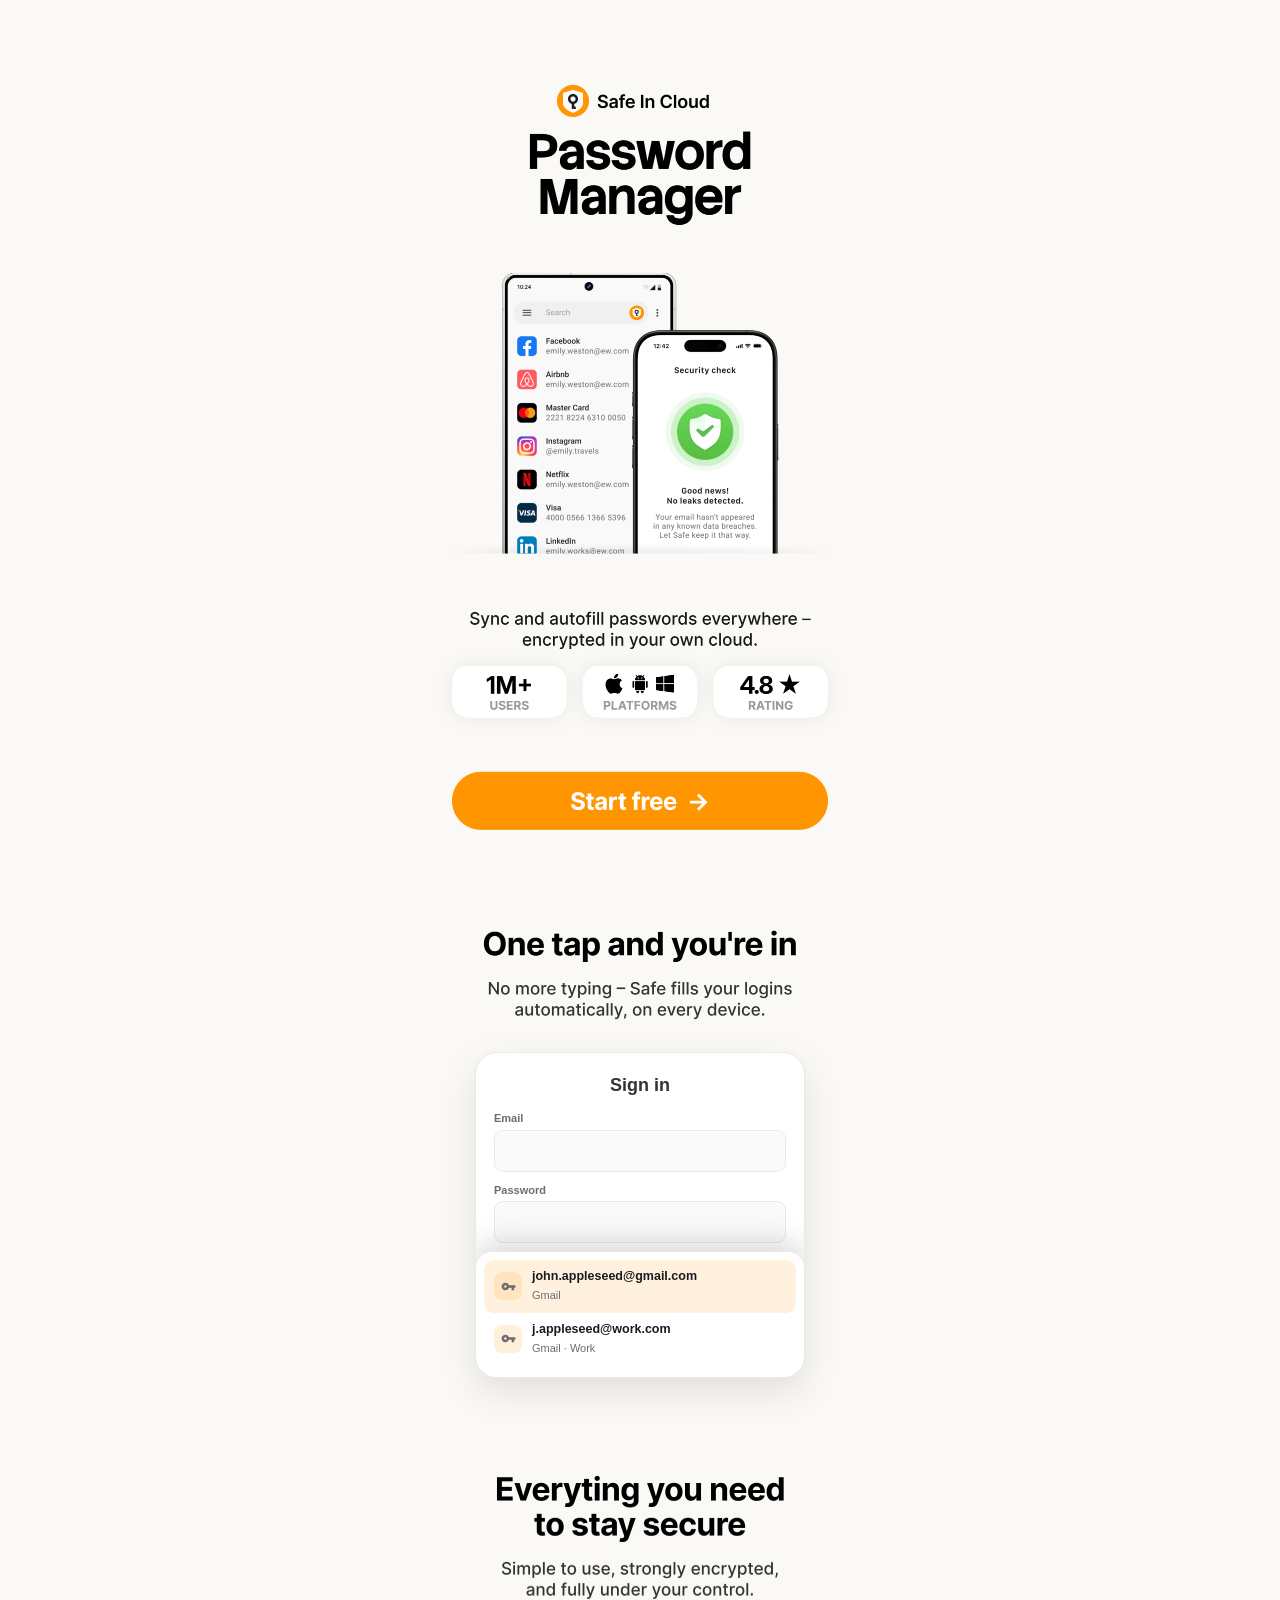
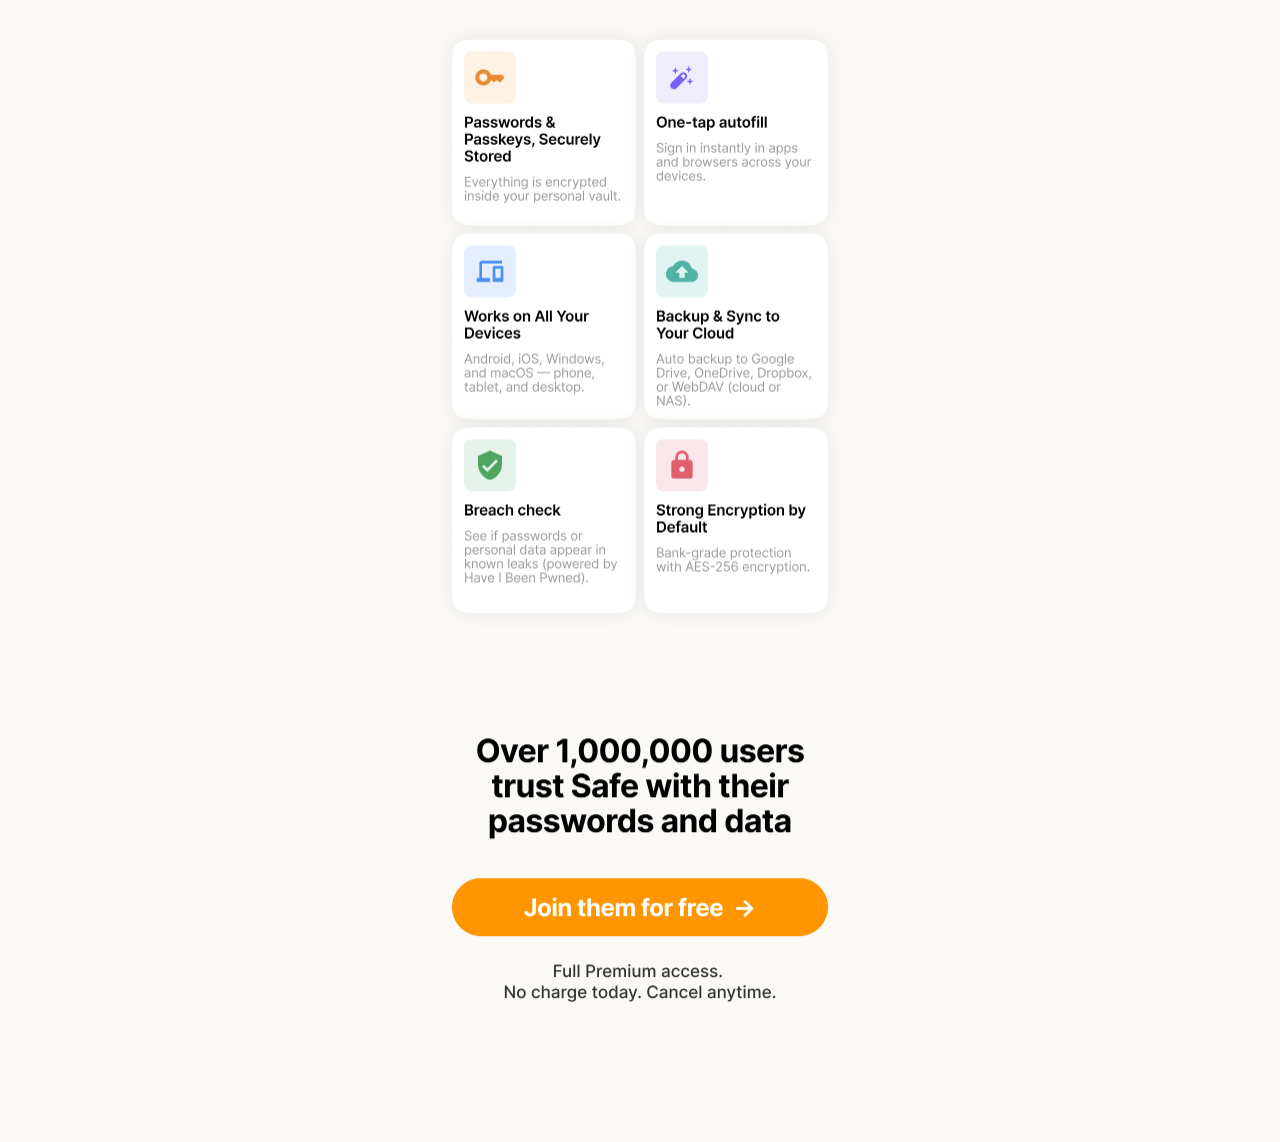
==== commit c039ab64: "Hero = viewport-fit first screen so Start free stays above browser chrome (incl. Chrome iOS) JS sets" ====
--- a/de/index.html
+++ b/de/index.html
@@ -12,15 +12,25 @@
 <link rel="stylesheet" href="../assets/paywall.css">
 <link rel="stylesheet" href="../assets/landing.css">
 <script src="../assets/config.js"></script>
+<script>
+/* Set --vph to the real visible height (window.innerHeight is reliable cross-browser,
+   incl. Chrome iOS, unlike svh/dvh). Update only on width change (orientation) — never on
+   the chrome show/hide that fires height-only resizes — so screens never resize while scrolling. */
+(function(){function v(){document.documentElement.style.setProperty('--vph',window.innerHeight+'px')}v();var w=window.innerWidth;window.addEventListener('resize',function(){if(window.innerWidth!==w){w=window.innerWidth;v()}},{passive:true});window.addEventListener('orientationchange',v);window.addEventListener('load',v)})();
+</script>
 </head>
 <body>
 
 <main class="lp2">
 
-  <div class="screen">
-    <img src="../assets/design/landing-top.png" alt="SafeInCloud — Password Manager">
-    <a class="hot" style="top:77%;left:7%;width:86%;height:6.5%" href="#" onclick="safeOpenTestimonial();return false" aria-label="Start free"></a>
-  </div>
+  <section class="hero-screen">
+    <div class="hero-fit">
+      <img src="../assets/design/hero.png" alt="SafeInCloud — Password Manager">
+      <a class="hot" style="top:89%;left:7%;width:86%;height:7.2%" href="#" onclick="safeOpenTestimonial();return false" aria-label="Start free"></a>
+    </div>
+  </section>
+
+  <img class="demo-head" src="../assets/design/demo-head.png" alt="One tap and you're in">
 
   <div class="demo-wrap" id="demo">
     <div class="demo-card" id="demo-card">
--- a/assets/landing.css
+++ b/assets/landing.css
@@ -1,10 +1,18 @@
 /* ===== web2app landing — pixel-exact via Igor's screen exports ===== */
 :root { --lp-bg:#FBF9F6; }
-html, body { background:var(--lp-bg); }
+html, body { background:var(--lp-bg); margin:0; }
 .lp2 { max-width:440px; margin:0 auto; padding:0; }
 
 .screen { position:relative; display:block; line-height:0; }
 .screen > img { width:100%; display:block; }
+
+/* hero = fit-to-viewport first screen so "Start free" is always above the browser chrome
+   (incl. Chrome iOS, whose top bar + bottom toolbar leave the least visible height).
+   --vph is set by JS to window.innerHeight (reliable cross-browser); svh is the fallback. */
+.hero-screen { display:flex; align-items:center; justify-content:center; height:var(--vph,100svh); margin:0; }
+.hero-fit { position:relative; display:inline-block; line-height:0; }
+.hero-fit img { width:auto; height:auto; max-width:min(100vw,440px); max-height:var(--vph,100svh); display:block; }
+.demo-head { display:block; width:100%; max-width:440px; margin:0 auto; }
 
 /* transparent tap zones over the buttons baked into the images */
 .hot { position:absolute; display:block; cursor:pointer; z-index:2; }
@@ -44,4 +52,4 @@
 .pw { z-index:200; }
 .tm.open, .pw.open { display:flex; align-items:flex-start; justify-content:center; }
 .ov-screen { position:relative; line-height:0; }
-.ov-screen img { display:block; width:auto; height:auto; max-width:min(100vw,440px); max-height:100vh; max-height:100svh; }
+.ov-screen img { display:block; width:auto; height:auto; max-width:min(100vw,440px); max-height:100vh; max-height:var(--vph,100svh); }
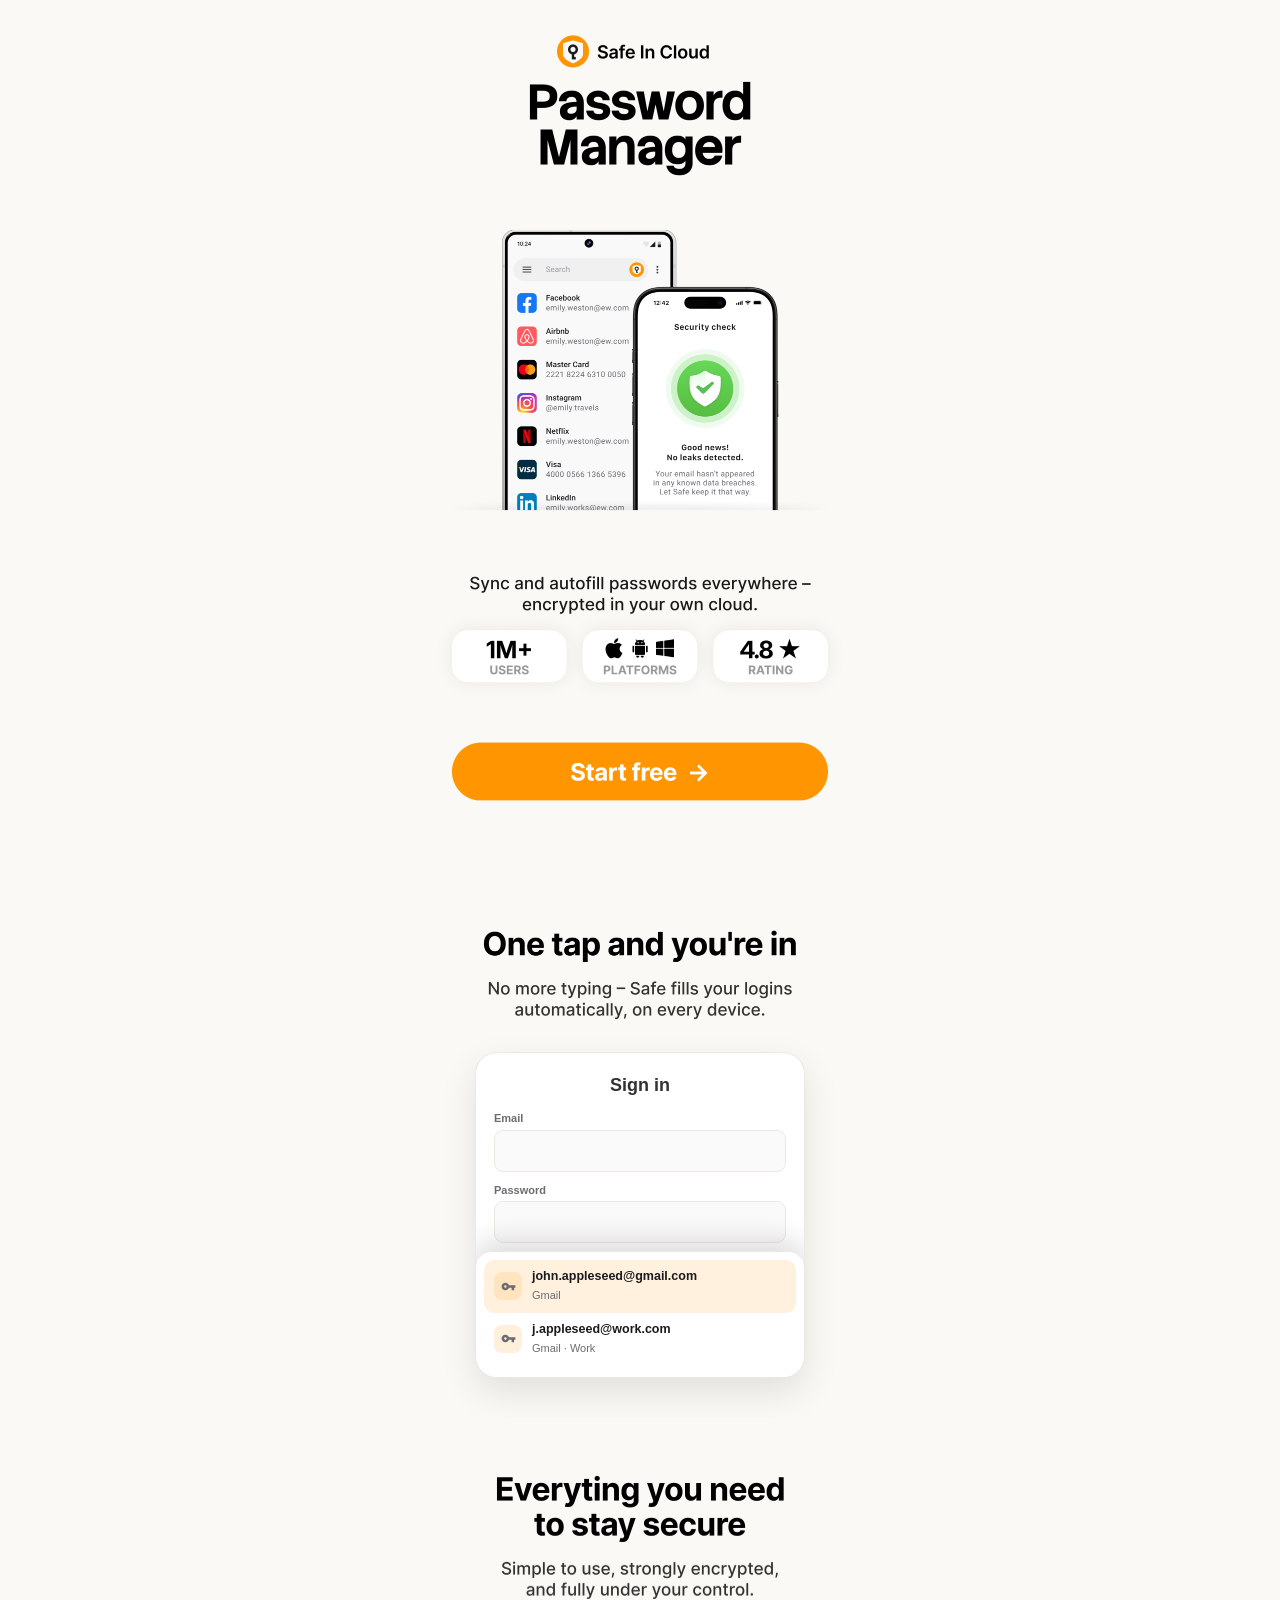
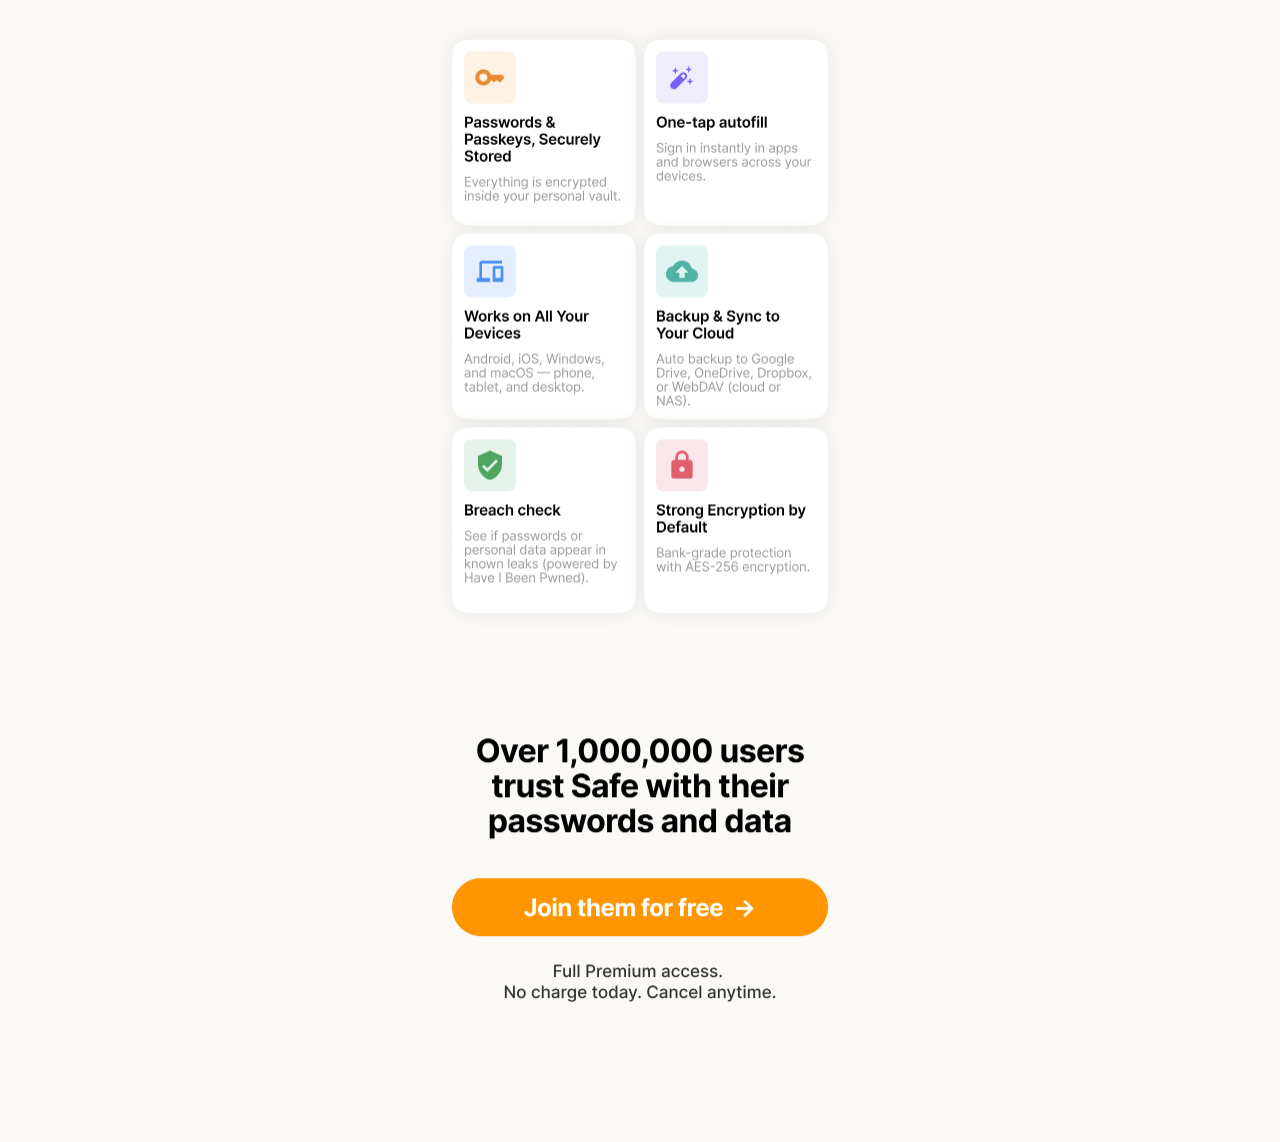
==== commit ecdd967f: "Normalize hero to the overlay frame (1760x3227, logo@142, CTA@92-99%) so all 3 funnel screens render" ====
--- a/de/index.html
+++ b/de/index.html
@@ -26,7 +26,7 @@
   <section class="hero-screen">
     <div class="hero-fit">
       <img src="../assets/design/hero.png" alt="SafeInCloud — Password Manager">
-      <a class="hot" style="top:89%;left:7%;width:86%;height:7.2%" href="#" onclick="safeOpenTestimonial();return false" aria-label="Start free"></a>
+      <a class="hot" style="top:92%;left:7%;width:86%;height:7.4%" href="#" onclick="safeOpenTestimonial();return false" aria-label="Start free"></a>
     </div>
   </section>
 
--- a/assets/landing.css
+++ b/assets/landing.css
@@ -9,7 +9,7 @@
 /* hero = fit-to-viewport first screen so "Start free" is always above the browser chrome
    (incl. Chrome iOS, whose top bar + bottom toolbar leave the least visible height).
    --vph is set by JS to window.innerHeight (reliable cross-browser); svh is the fallback. */
-.hero-screen { display:flex; align-items:center; justify-content:center; height:var(--vph,100svh); margin:0; }
+.hero-screen { display:flex; align-items:flex-start; justify-content:center; height:var(--vph,100svh); margin:0; }
 .hero-fit { position:relative; display:inline-block; line-height:0; }
 .hero-fit img { width:auto; height:auto; max-width:min(100vw,440px); max-height:var(--vph,100svh); display:block; }
 .demo-head { display:block; width:100%; max-width:440px; margin:0 auto; }
